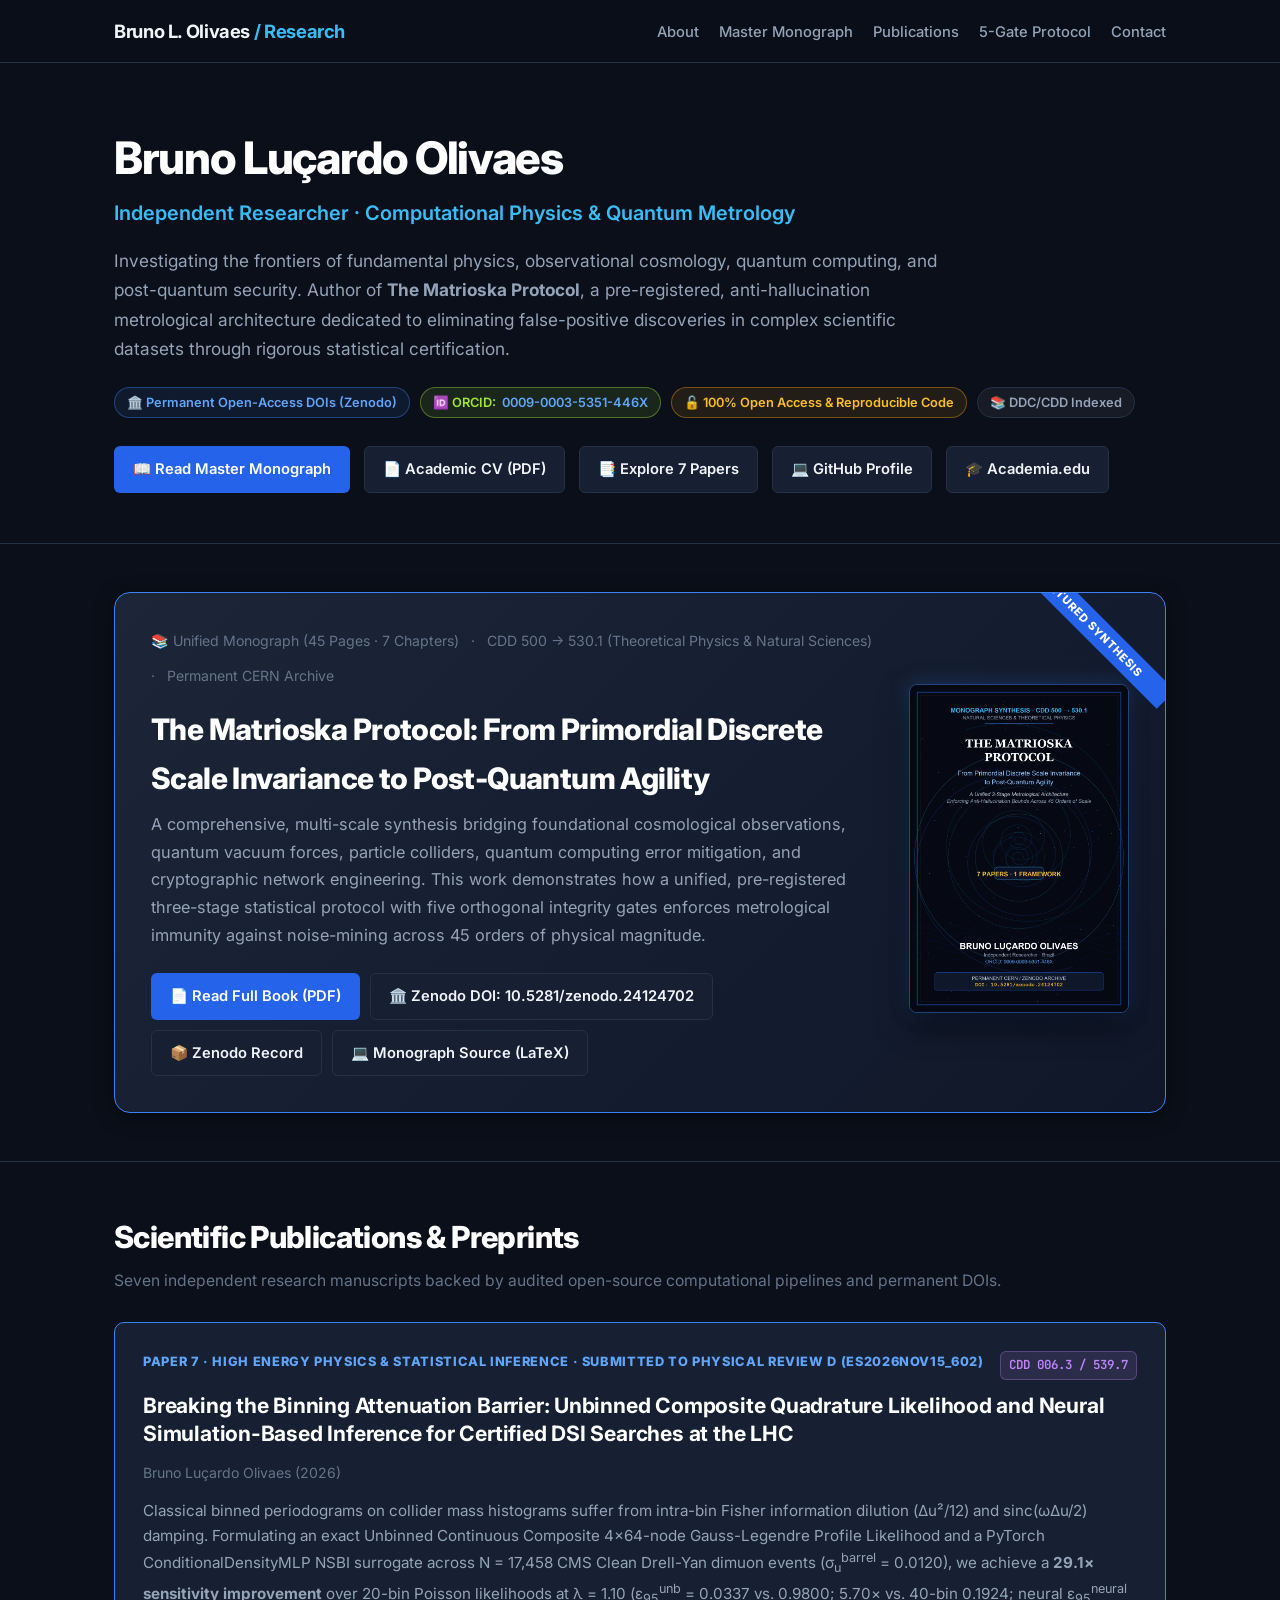
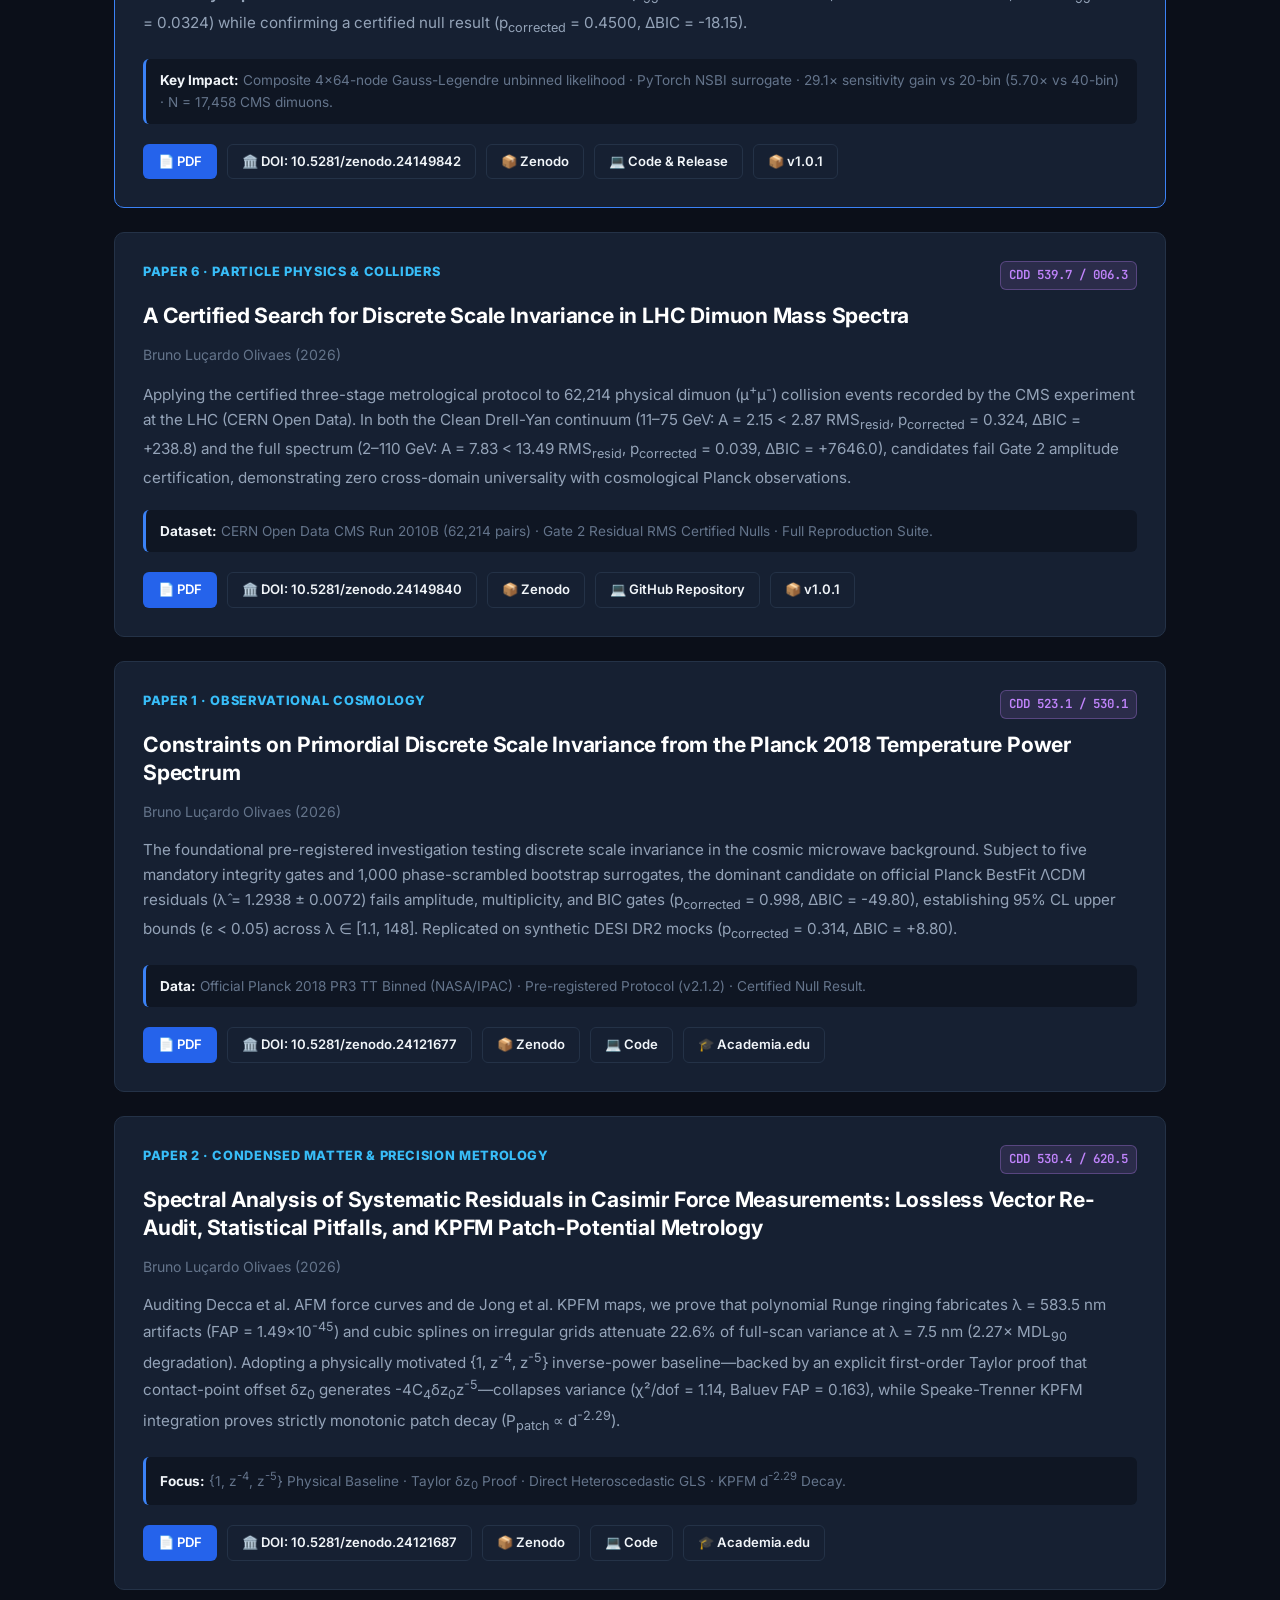
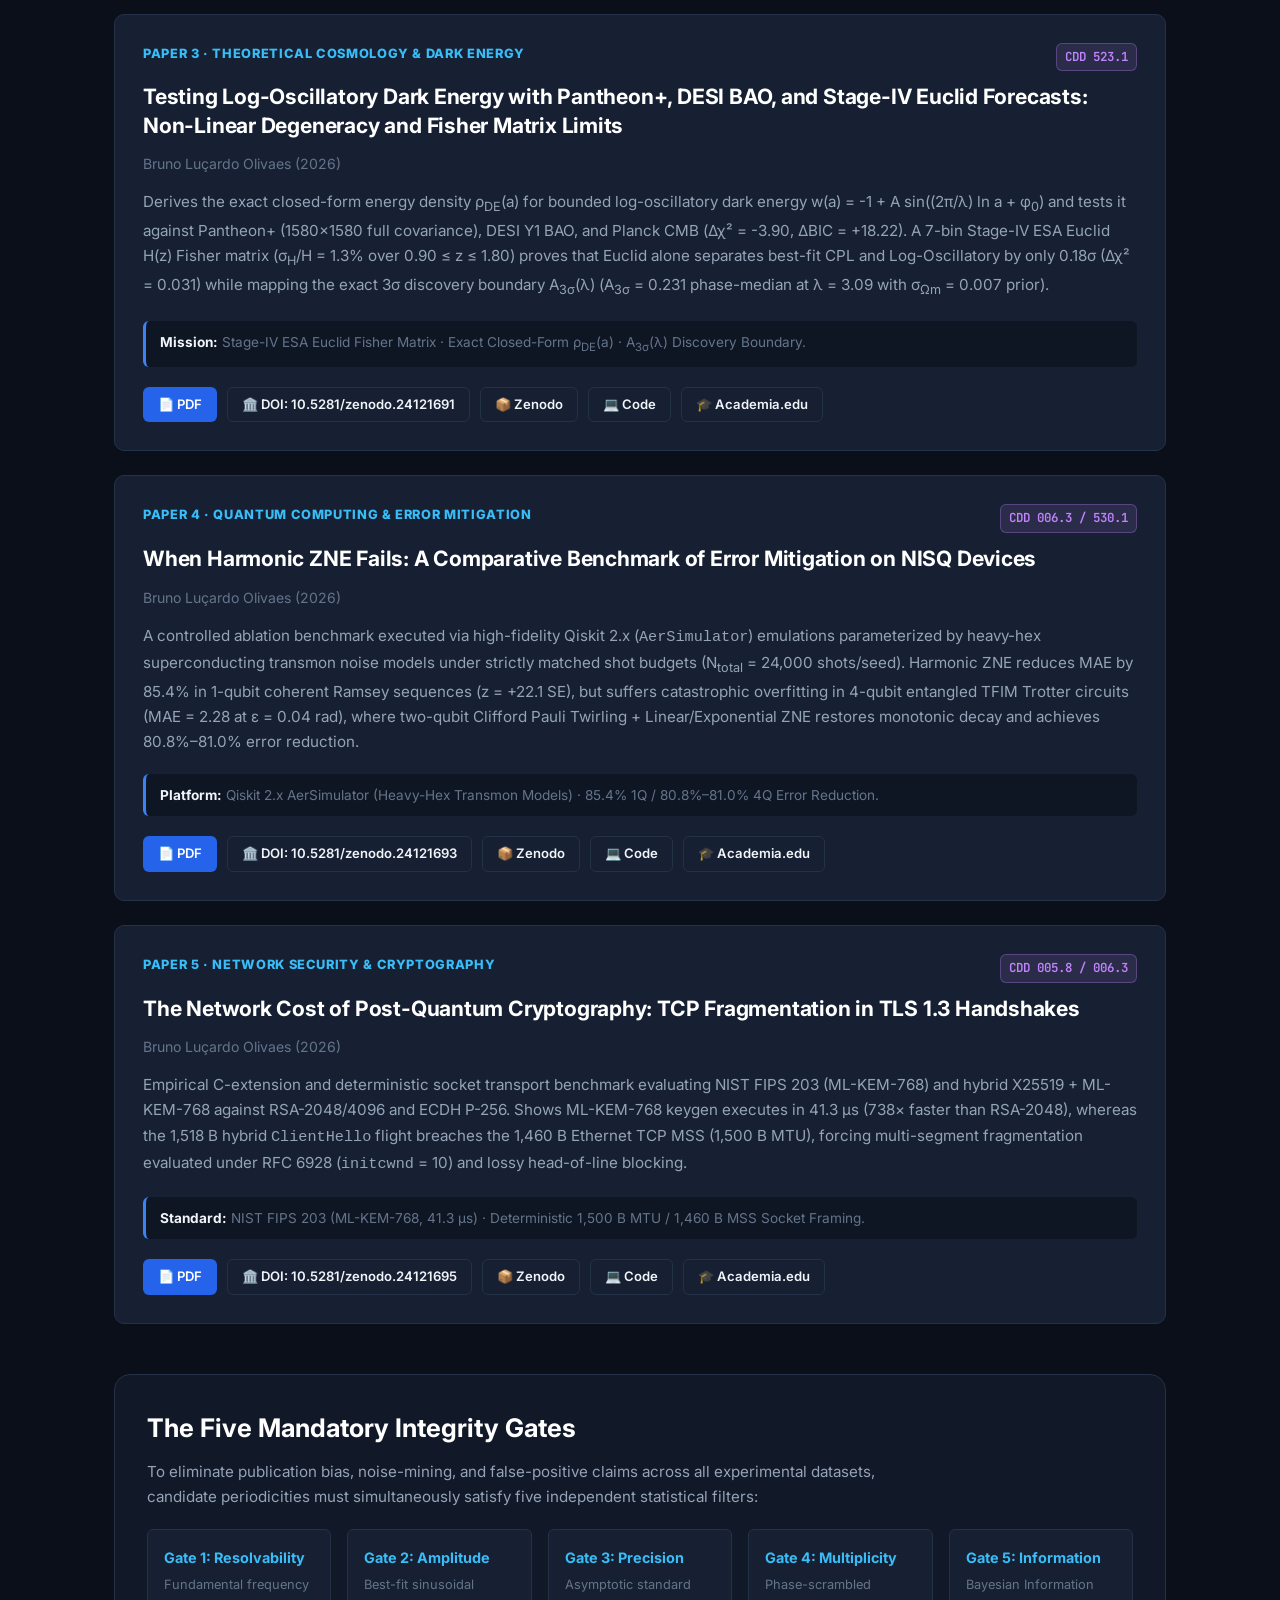
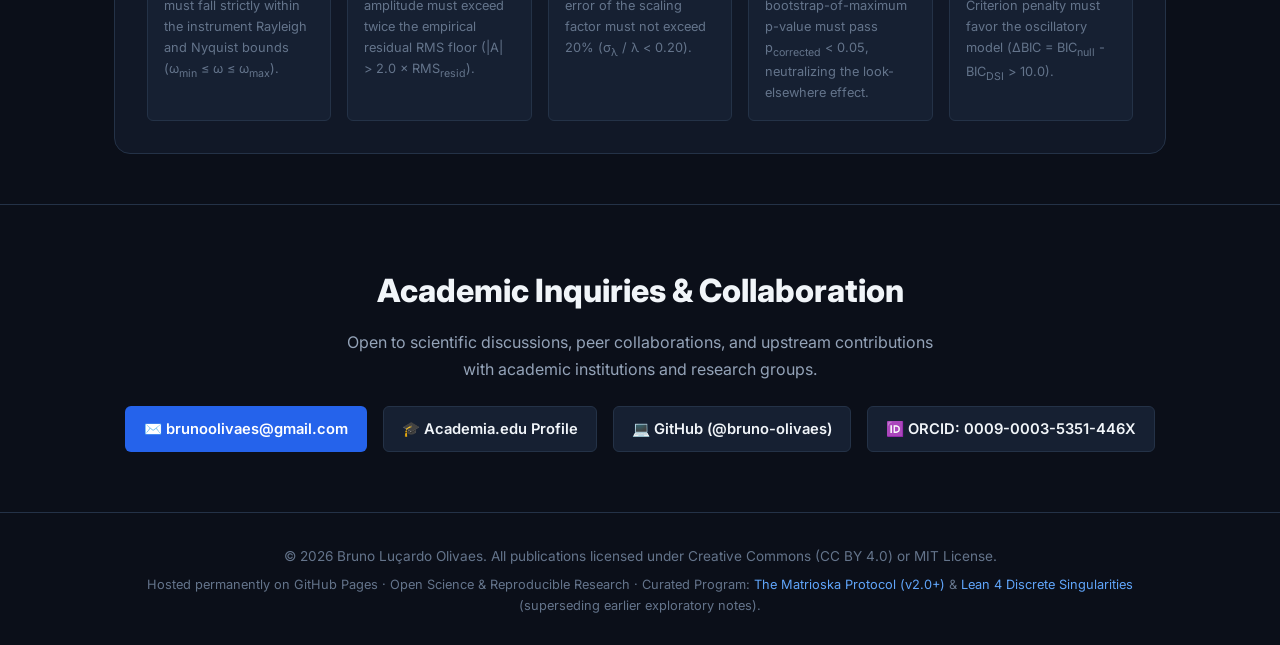
==== index.html @ 00bf32f3 "Add Zenodo record mirrors, PRD submission status, from-dsi-to-pqc link, and portfolio boundary" ====
<!DOCTYPE html>
<html lang="en">
<head>
  <meta charset="UTF-8">
  <meta name="viewport" content="width=device-width, initial-scale=1.0">
  <title>Bruno Luçardo Olivaes | Scientific Research Portfolio</title>
  <meta name="description" content="Academic portfolio of Bruno Luçardo Olivaes. Research in Discrete Scale Invariance, Cosmology, Quantum Error Mitigation, Neural Simulation-Based Inference, and Post-Quantum Cryptography.">
  <meta name="author" content="Bruno Luçardo Olivaes">
  
  <!-- Open Graph / Meta -->
  <meta property="og:type" content="website">
  <meta property="og:title" content="Bruno Luçardo Olivaes | Scientific Research Portfolio">
  <meta property="og:description" content="Certified metrology, observational cosmology, quantum error mitigation, and neural simulation-based inference at the LHC.">
  <meta property="og:url" content="https://bruno-olivaes.github.io/">

  <!-- Highwire Press / Google Scholar Metadata -->
  <meta name="citation_title" content="The Matrioska Protocol: From Primordial Discrete Scale Invariance to Post-Quantum Agility">
  <meta name="citation_author" content="Olivaes, Bruno Luçardo">
  <meta name="citation_author_orcid" content="0009-0003-5351-446X">
  <meta name="citation_publication_date" content="2026/11">
  <meta name="citation_doi" content="10.5281/zenodo.24124702">
  <meta name="citation_pdf_url" content="https://bruno-olivaes.github.io/assets/pdf/The_Matrioska_Protocol_Book.pdf">

  <!-- Schema.org Structured Graph -->
  <script type="application/ld+json">
  {
    "@context": "https://schema.org",
    "@graph": [
      {
        "@type": "Person",
        "@id": "https://bruno-olivaes.github.io/#author",
        "name": "Bruno Luçardo Olivaes",
        "url": "https://bruno-olivaes.github.io/",
        "email": "mailto:brunoolivaes@gmail.com",
        "sameAs": [
          "https://orcid.org/0009-0003-5351-446X",
          "https://github.com/bruno-olivaes",
          "https://independent.academia.edu/BrunoOlivaes"
        ]
      },
      {
        "@type": "Book",
        "@id": "https://doi.org/10.5281/zenodo.24124702",
        "name": "The Matrioska Protocol: From Primordial Discrete Scale Invariance to Post-Quantum Agility",
        "author": { "@id": "https://bruno-olivaes.github.io/#author" },
        "datePublished": "2026-11",
        "numberOfPages": 45,
        "identifier": "10.5281/zenodo.24124702",
        "sameAs": "https://doi.org/10.5281/zenodo.24124702",
        "url": "https://bruno-olivaes.github.io/assets/pdf/The_Matrioska_Protocol_Book.pdf"
      },
      {
        "@type": "ItemList",
        "name": "Research Preprints & Open-Source Studies",
        "itemListElement": [
          {
            "@type": "ScholarlyArticle",
            "position": 1,
            "name": "Breaking the Binning Attenuation Barrier: Unbinned Composite Quadrature Likelihood and Neural Simulation-Based Inference for Certified DSI Searches at the LHC",
            "author": { "@id": "https://bruno-olivaes.github.io/#author" },
            "identifier": "10.5281/zenodo.24149842",
            "sameAs": "https://doi.org/10.5281/zenodo.24149842",
            "url": "https://bruno-olivaes.github.io/assets/pdf/Paper7_NSBI_LHC_DSI.pdf"
          },
          {
            "@type": "ScholarlyArticle",
            "position": 2,
            "name": "A Certified Search for Discrete Scale Invariance in LHC Dimuon Mass Spectra",
            "author": { "@id": "https://bruno-olivaes.github.io/#author" },
            "identifier": "10.5281/zenodo.24149840",
            "sameAs": "https://doi.org/10.5281/zenodo.24149840",
            "url": "https://bruno-olivaes.github.io/assets/pdf/Paper6_LHC_DSI_Constraints.pdf"
          },
          {
            "@type": "ScholarlyArticle",
            "position": 3,
            "name": "Constraints on Primordial Discrete Scale Invariance from the Planck 2018 Temperature Power Spectrum",
            "author": { "@id": "https://bruno-olivaes.github.io/#author" },
            "identifier": "10.5281/zenodo.24121677",
            "sameAs": "https://doi.org/10.5281/zenodo.24121677",
            "url": "https://bruno-olivaes.github.io/assets/pdf/01_Cosmologia_Planck_DSI.pdf"
          },
          {
            "@type": "ScholarlyArticle",
            "position": 4,
            "name": "Spectral Analysis of Systematic Residuals in Casimir Force Measurements: Lossless Vector Re-Audit, Statistical Pitfalls, and KPFM Patch-Potential Metrology",
            "author": { "@id": "https://bruno-olivaes.github.io/#author" },
            "identifier": "10.5281/zenodo.24121687",
            "sameAs": "https://doi.org/10.5281/zenodo.24121687",
            "url": "https://bruno-olivaes.github.io/assets/pdf/02_Metrologia_Casimir_AFM.pdf"
          },
          {
            "@type": "ScholarlyArticle",
            "position": 5,
            "name": "Testing Log-Oscillatory Dark Energy with Pantheon+, DESI BAO, and Stage-IV Euclid Forecasts: Non-Linear Degeneracy and Fisher Matrix Limits",
            "author": { "@id": "https://bruno-olivaes.github.io/#author" },
            "identifier": "10.5281/zenodo.24121691",
            "sameAs": "https://doi.org/10.5281/zenodo.24121691",
            "url": "https://bruno-olivaes.github.io/assets/pdf/03_Energia_Escura_ESA_Euclid.pdf"
          },
          {
            "@type": "ScholarlyArticle",
            "position": 6,
            "name": "When Harmonic ZNE Fails: A Comparative Benchmark of Error Mitigation on NISQ Devices",
            "author": { "@id": "https://bruno-olivaes.github.io/#author" },
            "identifier": "10.5281/zenodo.24121693",
            "sameAs": "https://doi.org/10.5281/zenodo.24121693",
            "url": "https://bruno-olivaes.github.io/assets/pdf/04_Computacao_Quantica_NISQ_ZNE.pdf"
          },
          {
            "@type": "ScholarlyArticle",
            "position": 7,
            "name": "The Network Cost of Post-Quantum Cryptography: TCP Fragmentation in TLS 1.3 Handshakes",
            "author": { "@id": "https://bruno-olivaes.github.io/#author" },
            "identifier": "10.5281/zenodo.24121695",
            "sameAs": "https://doi.org/10.5281/zenodo.24121695",
            "url": "https://bruno-olivaes.github.io/assets/pdf/05_Criptografia_Pos_Quantica_TLS13.pdf"
          }
        ]
      }
    ]
  }
  </script>

  <link rel="stylesheet" href="style.css">
  <link rel="preconnect" href="https://fonts.googleapis.com">
  <link rel="preconnect" href="https://fonts.gstatic.com" crossorigin>
  <link href="https://fonts.googleapis.com/css2?family=Inter:wght@400;500;600;700;800&family=JetBrains+Mono:wght@400;600&display=swap" rel="stylesheet">
</head>
<body>

  <!-- ========================================================================
       Header & Navigation
       ======================================================================== -->
  <header>
    <div class="container nav-wrapper">
      <div class="nav-brand">
        Bruno L. Olivaes <span>/ Research</span>
      </div>
      <ul class="nav-links">
        <li><a href="#about">About</a></li>
        <li><a href="#monograph">Master Monograph</a></li>
        <li><a href="#publications">Publications</a></li>
        <li><a href="#methodology">5-Gate Protocol</a></li>
        <li><a href="#contact">Contact</a></li>
      </ul>
    </div>
  </header>

  <main>
    <!-- ========================================================================
         Hero Section
         ======================================================================== -->
    <section id="about" class="hero">
      <div class="container">
        <div class="hero-content">
          <h1>Bruno Luçardo Olivaes</h1>
          <div class="hero-subtitle">Independent Researcher · Computational Physics & Quantum Metrology</div>
          <p class="hero-bio">
            Investigating the frontiers of fundamental physics, observational cosmology, quantum computing, and post-quantum security. 
            Author of <strong>The Matrioska Protocol</strong>, a pre-registered, anti-hallucination metrological architecture dedicated to eliminating false-positive discoveries in complex scientific datasets through rigorous statistical certification.
          </p>

          <div class="hero-badges">
            <span class="badge badge-cern">🏛️ Permanent Open-Access DOIs (Zenodo)</span>
            <span class="badge badge-orcid">🆔 ORCID: <a href="https://orcid.org/0009-0003-5351-446X" target="_blank" rel="noopener">0009-0003-5351-446X</a></span>
            <span class="badge badge-open">🔓 100% Open Access & Reproducible Code</span>
            <span class="badge">📚 DDC/CDD Indexed</span>
          </div>

          <div class="hero-actions">
            <a href="#monograph" class="btn btn-primary">📖 Read Master Monograph</a>
            <a href="assets/cv_bruno_olivaes.pdf" class="btn btn-outline" target="_blank">📄 Academic CV (PDF)</a>
            <a href="#publications" class="btn btn-outline">📑 Explore 7 Papers</a>
            <a href="https://github.com/bruno-olivaes" target="_blank" rel="noopener" class="btn btn-outline">💻 GitHub Profile</a>
            <a href="https://independent.academia.edu/BrunoOlivaes" target="_blank" rel="noopener" class="btn btn-outline">🎓 Academia.edu</a>
          </div>
        </div>
      </div>
    </section>

    <!-- ========================================================================
         Featured Master Monograph
         ======================================================================== -->
    <section id="monograph" class="featured-section">
      <div class="container">
        <div class="master-card">
          <div class="master-card-grid">
            <div class="master-card-text">
              <div class="master-meta">
                <span>📚 Unified Monograph (45 Pages · 7 Chapters)</span>
                <span>·</span>
                <span>CDD 500 &rarr; 530.1 (Theoretical Physics & Natural Sciences)</span>
                <span>·</span>
                <span>Permanent CERN Archive</span>
              </div>
              <h2 class="master-title">The Matrioska Protocol: From Primordial Discrete Scale Invariance to Post-Quantum Agility</h2>
              <p class="master-desc">
                A comprehensive, multi-scale synthesis bridging foundational cosmological observations, quantum vacuum forces, particle colliders, quantum computing error mitigation, and cryptographic network engineering. This work demonstrates how a unified, pre-registered three-stage statistical protocol with five orthogonal integrity gates enforces metrological immunity against noise-mining across 45 orders of physical magnitude.
              </p>
              <div class="paper-actions">
                <a href="assets/pdf/The_Matrioska_Protocol_Book.pdf" class="btn btn-primary" target="_blank">📄 Read Full Book (PDF)</a>
                <a href="https://doi.org/10.5281/zenodo.24124702" class="btn btn-outline" target="_blank" rel="noopener">🏛️ Zenodo DOI: 10.5281/zenodo.24124702</a>
                <a href="https://zenodo.org/records/24124702" class="btn btn-outline" target="_blank" rel="noopener">📦 Zenodo Record</a>
                <a href="https://github.com/bruno-olivaes/from-dsi-to-pqc" class="btn btn-outline" target="_blank" rel="noopener">💻 Monograph Source (LaTeX)</a>
              </div>
            </div>
            <div class="master-card-cover-wrap">
              <a href="assets/pdf/The_Matrioska_Protocol_Book.pdf" target="_blank">
                <img src="assets/book_cover.png" alt="The Matrioska Protocol Book Cover" class="master-cover-img">
              </a>
            </div>
          </div>
        </div>
      </div>
    </section>

    <!-- ========================================================================
         Publications List (The 7 Research Papers)
         ======================================================================== -->
    <section id="publications" class="container">
      <div class="section-title-wrap">
        <h2 class="section-title">Scientific Publications & Preprints</h2>
        <p class="section-subtitle">Seven independent research manuscripts backed by audited open-source computational pipelines and permanent DOIs.</p>
      </div>

      <div class="papers-grid">

        <!-- Paper 7 (Featured AI/LHC) -->
        <article class="paper-card" style="border-color: #3b82f6;">
          <div>
            <div class="paper-top">
              <span class="paper-num" style="color: #60a5fa;">PAPER 7 · HIGH ENERGY PHYSICS & STATISTICAL INFERENCE · SUBMITTED TO PHYSICAL REVIEW D (es2026nov15_602)</span>
              <span class="paper-cdd">CDD 006.3 / 539.7</span>
            </div>
            <h3 class="paper-title">Breaking the Binning Attenuation Barrier: Unbinned Composite Quadrature Likelihood and Neural Simulation-Based Inference for Certified DSI Searches at the LHC</h3>
            <div class="paper-authors">Bruno Luçardo Olivaes (2026)</div>
            <p class="paper-summary">
              Classical binned periodograms on collider mass histograms suffer from intra-bin Fisher information dilution (&Delta;u&sup2;/12) and sinc(&omega;&Delta;u/2) damping. Formulating an exact Unbinned Continuous Composite 4&times;64-node Gauss-Legendre Profile Likelihood and a PyTorch ConditionalDensityMLP NSBI surrogate across N = 17,458 CMS Clean Drell-Yan dimuon events (&sigma;<sub>u</sub><sup>barrel</sup> = 0.0120), we achieve a <strong>29.1&times; sensitivity improvement</strong> over 20-bin Poisson likelihoods at &lambda; = 1.10 (&epsilon;<sub>95</sub><sup>unb</sup> = 0.0337 vs. 0.9800; 5.70&times; vs. 40-bin 0.1924; neural &epsilon;<sub>95</sub><sup>neural</sup> = 0.0324) while confirming a certified null result (p<sub>corrected</sub> = 0.4500, &Delta;BIC = -18.15).
            </p>
            <div class="paper-metrics">
              <strong>Key Impact:</strong> Composite 4&times;64-node Gauss-Legendre unbinned likelihood &middot; PyTorch NSBI surrogate &middot; 29.1&times; sensitivity gain vs 20-bin (5.70&times; vs 40-bin) &middot; N = 17,458 CMS dimuons.
            </div>
          </div>
          <div class="paper-actions">
            <a href="assets/pdf/Paper7_NSBI_LHC_DSI.pdf" class="btn btn-primary btn-sm" target="_blank">📄 PDF</a>
            <a href="https://doi.org/10.5281/zenodo.24149842" class="btn btn-outline btn-sm" target="_blank" rel="noopener">🏛️ DOI: 10.5281/zenodo.24149842</a>
            <a href="https://zenodo.org/records/24149842" class="btn btn-outline btn-sm" target="_blank" rel="noopener">📦 Zenodo</a>
            <a href="https://github.com/bruno-olivaes/lhc-nsbi-dsi" class="btn btn-outline btn-sm" target="_blank" rel="noopener">💻 Code & Release</a>
            <a href="https://github.com/bruno-olivaes/lhc-nsbi-dsi/releases/tag/v1.0.1" class="btn btn-outline btn-sm" target="_blank" rel="noopener">📦 v1.0.1</a>
          </div>
        </article>

        <!-- Paper 6 (LHC DSI) -->
        <article class="paper-card">
          <div>
            <div class="paper-top">
              <span class="paper-num">PAPER 6 · PARTICLE PHYSICS & COLLIDERS</span>
              <span class="paper-cdd">CDD 539.7 / 006.3</span>
            </div>
            <h3 class="paper-title">A Certified Search for Discrete Scale Invariance in LHC Dimuon Mass Spectra</h3>
            <div class="paper-authors">Bruno Luçardo Olivaes (2026)</div>
            <p class="paper-summary">
              Applying the certified three-stage metrological protocol to 62,214 physical dimuon (&mu;<sup>+</sup>&mu;<sup>-</sup>) collision events recorded by the CMS experiment at the LHC (CERN Open Data). In both the Clean Drell-Yan continuum (11&ndash;75 GeV: A = 2.15 &lt; 2.87 RMS<sub>resid</sub>, p<sub>corrected</sub> = 0.324, &Delta;BIC = +238.8) and the full spectrum (2&ndash;110 GeV: A = 7.83 &lt; 13.49 RMS<sub>resid</sub>, p<sub>corrected</sub> = 0.039, &Delta;BIC = +7646.0), candidates fail Gate 2 amplitude certification, demonstrating zero cross-domain universality with cosmological Planck observations.
            </p>
            <div class="paper-metrics">
              <strong>Dataset:</strong> CERN Open Data CMS Run 2010B (62,214 pairs) &middot; Gate 2 Residual RMS Certified Nulls &middot; Full Reproduction Suite.
            </div>
          </div>
          <div class="paper-actions">
            <a href="assets/pdf/Paper6_LHC_DSI_Constraints.pdf" class="btn btn-primary btn-sm" target="_blank">📄 PDF</a>
            <a href="https://doi.org/10.5281/zenodo.24149840" class="btn btn-outline btn-sm" target="_blank" rel="noopener">🏛️ DOI: 10.5281/zenodo.24149840</a>
            <a href="https://zenodo.org/records/24149840" class="btn btn-outline btn-sm" target="_blank" rel="noopener">📦 Zenodo</a>
            <a href="https://github.com/bruno-olivaes/lhc-dsi-search" class="btn btn-outline btn-sm" target="_blank" rel="noopener">💻 GitHub Repository</a>
            <a href="https://github.com/bruno-olivaes/lhc-dsi-search/releases/tag/v1.0.1" class="btn btn-outline btn-sm" target="_blank" rel="noopener">📦 v1.0.1</a>
          </div>
        </article>

        <!-- Paper 1 (Planck DSI) -->
        <article class="paper-card">
          <div>
            <div class="paper-top">
              <span class="paper-num">PAPER 1 · OBSERVATIONAL COSMOLOGY</span>
              <span class="paper-cdd">CDD 523.1 / 530.1</span>
            </div>
            <h3 class="paper-title">Constraints on Primordial Discrete Scale Invariance from the Planck 2018 Temperature Power Spectrum</h3>
            <div class="paper-authors">Bruno Luçardo Olivaes (2026)</div>
            <p class="paper-summary">
              The foundational pre-registered investigation testing discrete scale invariance in the cosmic microwave background. Subject to five mandatory integrity gates and 1,000 phase-scrambled bootstrap surrogates, the dominant candidate on official Planck BestFit &Lambda;CDM residuals (&lambda;&#770; = 1.2938 &plusmn; 0.0072) fails amplitude, multiplicity, and BIC gates (p<sub>corrected</sub> = 0.998, &Delta;BIC = -49.80), establishing 95% CL upper bounds (&epsilon; &lt; 0.05) across &lambda; &in; [1.1, 148]. Replicated on synthetic DESI DR2 mocks (p<sub>corrected</sub> = 0.314, &Delta;BIC = +8.80).
            </p>
            <div class="paper-metrics">
              <strong>Data:</strong> Official Planck 2018 PR3 TT Binned (NASA/IPAC) &middot; Pre-registered Protocol (v2.1.2) &middot; Certified Null Result.
            </div>
          </div>
          <div class="paper-actions">
            <a href="assets/pdf/01_Cosmologia_Planck_DSI.pdf" class="btn btn-primary btn-sm" target="_blank">📄 PDF</a>
            <a href="https://doi.org/10.5281/zenodo.24121677" class="btn btn-outline btn-sm" target="_blank" rel="noopener">🏛️ DOI: 10.5281/zenodo.24121677</a>
            <a href="https://zenodo.org/records/24121677" class="btn btn-outline btn-sm" target="_blank" rel="noopener">📦 Zenodo</a>
            <a href="https://github.com/bruno-olivaes/dsi-cosmo-search" class="btn btn-outline btn-sm" target="_blank" rel="noopener">💻 Code</a>
            <a href="https://www.academia.edu/180665558" class="btn btn-outline btn-sm" target="_blank" rel="noopener">🎓 Academia.edu</a>
          </div>
        </article>

        <!-- Paper 2 (Casimir AFM) -->
        <article class="paper-card">
          <div>
            <div class="paper-top">
              <span class="paper-num">PAPER 2 · CONDENSED MATTER & PRECISION METROLOGY</span>
              <span class="paper-cdd">CDD 530.4 / 620.5</span>
            </div>
            <h3 class="paper-title">Spectral Analysis of Systematic Residuals in Casimir Force Measurements: Lossless Vector Re-Audit, Statistical Pitfalls, and KPFM Patch-Potential Metrology</h3>
            <div class="paper-authors">Bruno Luçardo Olivaes (2026)</div>
            <p class="paper-summary">
              Auditing Decca et al. AFM force curves and de Jong et al. KPFM maps, we prove that polynomial Runge ringing fabricates &lambda; = 583.5 nm artifacts (FAP = 1.49&times;10<sup>-45</sup>) and cubic splines on irregular grids attenuate 22.6% of full-scan variance at &lambda; = 7.5 nm (2.27&times; MDL<sub>90</sub> degradation). Adopting a physically motivated {1, z<sup>-4</sup>, z<sup>-5</sup>} inverse-power baseline&mdash;backed by an explicit first-order Taylor proof that contact-point offset &delta;z<sub>0</sub> generates -4C<sub>4</sub>&delta;z<sub>0</sub>z<sup>-5</sup>&mdash;collapses variance (&chi;&sup2;/dof = 1.14, Baluev FAP = 0.163), while Speake-Trenner KPFM integration proves strictly monotonic patch decay (P<sub>patch</sub> &propto; d<sup>-2.29</sup>).
            </p>
            <div class="paper-metrics">
              <strong>Focus:</strong> {1, z<sup>-4</sup>, z<sup>-5</sup>} Physical Baseline &middot; Taylor &delta;z<sub>0</sub> Proof &middot; Direct Heteroscedastic GLS &middot; KPFM d<sup>-2.29</sup> Decay.
            </div>
          </div>
          <div class="paper-actions">
            <a href="assets/pdf/02_Metrologia_Casimir_AFM.pdf" class="btn btn-primary btn-sm" target="_blank">📄 PDF</a>
            <a href="https://doi.org/10.5281/zenodo.24121687" class="btn btn-outline btn-sm" target="_blank" rel="noopener">🏛️ DOI: 10.5281/zenodo.24121687</a>
            <a href="https://zenodo.org/records/24121687" class="btn btn-outline btn-sm" target="_blank" rel="noopener">📦 Zenodo</a>
            <a href="https://github.com/bruno-olivaes/casimir-afm-spectroscopy" class="btn btn-outline btn-sm" target="_blank" rel="noopener">💻 Code</a>
            <a href="https://www.academia.edu/180668897" class="btn btn-outline btn-sm" target="_blank" rel="noopener">🎓 Academia.edu</a>
          </div>
        </article>

        <!-- Paper 3 (Euclid DE) -->
        <article class="paper-card">
          <div>
            <div class="paper-top">
              <span class="paper-num">PAPER 3 · THEORETICAL COSMOLOGY & DARK ENERGY</span>
              <span class="paper-cdd">CDD 523.1</span>
            </div>
            <h3 class="paper-title">Testing Log-Oscillatory Dark Energy with Pantheon+, DESI BAO, and Stage-IV Euclid Forecasts: Non-Linear Degeneracy and Fisher Matrix Limits</h3>
            <div class="paper-authors">Bruno Luçardo Olivaes (2026)</div>
            <p class="paper-summary">
              Derives the exact closed-form energy density &rho;<sub>DE</sub>(a) for bounded log-oscillatory dark energy w(a) = -1 + A sin((2&pi;/&lambda;) ln a + &phi;<sub>0</sub>) and tests it against Pantheon+ (1580&times;1580 full covariance), DESI Y1 BAO, and Planck CMB (&Delta;&chi;&sup2; = -3.90, &Delta;BIC = +18.22). A 7-bin Stage-IV ESA Euclid H(z) Fisher matrix (&sigma;<sub>H</sub>/H = 1.3% over 0.90 &le; z &le; 1.80) proves that Euclid alone separates best-fit CPL and Log-Oscillatory by only 0.18&sigma; (&Delta;&chi;&sup2; = 0.031) while mapping the exact 3&sigma; discovery boundary A<sub>3&sigma;</sub>(&lambda;) (A<sub>3&sigma;</sub> = 0.231 phase-median at &lambda; = 3.09 with &sigma;<sub>&Omega;m</sub> = 0.007 prior).
            </p>
            <div class="paper-metrics">
              <strong>Mission:</strong> Stage-IV ESA Euclid Fisher Matrix &middot; Exact Closed-Form &rho;<sub>DE</sub>(a) &middot; A<sub>3&sigma;</sub>(&lambda;) Discovery Boundary.
            </div>
          </div>
          <div class="paper-actions">
            <a href="assets/pdf/03_Energia_Escura_ESA_Euclid.pdf" class="btn btn-primary btn-sm" target="_blank">📄 PDF</a>
            <a href="https://doi.org/10.5281/zenodo.24121691" class="btn btn-outline btn-sm" target="_blank" rel="noopener">🏛️ DOI: 10.5281/zenodo.24121691</a>
            <a href="https://zenodo.org/records/24121691" class="btn btn-outline btn-sm" target="_blank" rel="noopener">📦 Zenodo</a>
            <a href="https://github.com/bruno-olivaes/oscillatory-dark-energy-euclid" class="btn btn-outline btn-sm" target="_blank" rel="noopener">💻 Code</a>
            <a href="https://www.academia.edu/180670266" class="btn btn-outline btn-sm" target="_blank" rel="noopener">🎓 Academia.edu</a>
          </div>
        </article>

        <!-- Paper 4 (Qiskit ZNE) -->
        <article class="paper-card">
          <div>
            <div class="paper-top">
              <span class="paper-num">PAPER 4 · QUANTUM COMPUTING & ERROR MITIGATION</span>
              <span class="paper-cdd">CDD 006.3 / 530.1</span>
            </div>
            <h3 class="paper-title">When Harmonic ZNE Fails: A Comparative Benchmark of Error Mitigation on NISQ Devices</h3>
            <div class="paper-authors">Bruno Luçardo Olivaes (2026)</div>
            <p class="paper-summary">
              A controlled ablation benchmark executed via high-fidelity Qiskit 2.x (<code>AerSimulator</code>) emulations parameterized by heavy-hex superconducting transmon noise models under strictly matched shot budgets (N<sub>total</sub> = 24,000 shots/seed). Harmonic ZNE reduces MAE by 85.4% in 1-qubit coherent Ramsey sequences (z = +22.1 SE), but suffers catastrophic overfitting in 4-qubit entangled TFIM Trotter circuits (MAE = 2.28 at &epsilon; = 0.04 rad), where two-qubit Clifford Pauli Twirling + Linear/Exponential ZNE restores monotonic decay and achieves 80.8%&ndash;81.0% error reduction.
            </p>
            <div class="paper-metrics">
              <strong>Platform:</strong> Qiskit 2.x AerSimulator (Heavy-Hex Transmon Models) &middot; 85.4% 1Q / 80.8%&ndash;81.0% 4Q Error Reduction.
            </div>
          </div>
          <div class="paper-actions">
            <a href="assets/pdf/04_Computacao_Quantica_NISQ_ZNE.pdf" class="btn btn-primary btn-sm" target="_blank">📄 PDF</a>
            <a href="https://doi.org/10.5281/zenodo.24121693" class="btn btn-outline btn-sm" target="_blank" rel="noopener">🏛️ DOI: 10.5281/zenodo.24121693</a>
            <a href="https://zenodo.org/records/24121693" class="btn btn-outline btn-sm" target="_blank" rel="noopener">📦 Zenodo</a>
            <a href="https://github.com/bruno-olivaes/qiskit-lombscargle-zne" class="btn btn-outline btn-sm" target="_blank" rel="noopener">💻 Code</a>
            <a href="https://www.academia.edu/180671536" class="btn btn-outline btn-sm" target="_blank" rel="noopener">🎓 Academia.edu</a>
          </div>
        </article>

        <!-- Paper 5 (PQC Wire) -->
        <article class="paper-card">
          <div>
            <div class="paper-top">
              <span class="paper-num">PAPER 5 · NETWORK SECURITY & CRYPTOGRAPHY</span>
              <span class="paper-cdd">CDD 005.8 / 006.3</span>
            </div>
            <h3 class="paper-title">The Network Cost of Post-Quantum Cryptography: TCP Fragmentation in TLS 1.3 Handshakes</h3>
            <div class="paper-authors">Bruno Luçardo Olivaes (2026)</div>
            <p class="paper-summary">
              Empirical C-extension and deterministic socket transport benchmark evaluating NIST FIPS 203 (ML-KEM-768) and hybrid X25519 + ML-KEM-768 against RSA-2048/4096 and ECDH P-256. Shows ML-KEM-768 keygen executes in 41.3 &mu;s (738&times; faster than RSA-2048), whereas the 1,518 B hybrid <code>ClientHello</code> flight breaches the 1,460 B Ethernet TCP MSS (1,500 B MTU), forcing multi-segment fragmentation evaluated under RFC 6928 (<code>initcwnd</code> = 10) and lossy head-of-line blocking.
            </p>
            <div class="paper-metrics">
              <strong>Standard:</strong> NIST FIPS 203 (ML-KEM-768, 41.3 &mu;s) &middot; Deterministic 1,500 B MTU / 1,460 B MSS Socket Framing.
            </div>
          </div>
          <div class="paper-actions">
            <a href="assets/pdf/05_Criptografia_Pos_Quantica_TLS13.pdf" class="btn btn-primary btn-sm" target="_blank">📄 PDF</a>
            <a href="https://doi.org/10.5281/zenodo.24121695" class="btn btn-outline btn-sm" target="_blank" rel="noopener">🏛️ DOI: 10.5281/zenodo.24121695</a>
            <a href="https://zenodo.org/records/24121695" class="btn btn-outline btn-sm" target="_blank" rel="noopener">📦 Zenodo</a>
            <a href="https://github.com/bruno-olivaes/pqc-crypto-agility-benchmark" class="btn btn-outline btn-sm" target="_blank" rel="noopener">💻 Code</a>
            <a href="https://www.academia.edu/180672168" class="btn btn-outline btn-sm" target="_blank" rel="noopener">🎓 Academia.edu</a>
          </div>
        </article>

      </div>
    </section>

    <!-- ========================================================================
         The 5-Gate Anti-Hallucination Protocol & Dewey Classification
         ======================================================================== -->
    <section id="methodology" class="container">
      <div class="methodology-box">
        <h2 style="font-size: 1.6rem; color: #ffffff; margin-bottom: 10px;">The Five Mandatory Integrity Gates</h2>
        <p style="color: var(--text-secondary); font-size: 0.95rem; max-width: 800px;">
          To eliminate publication bias, noise-mining, and false-positive claims across all experimental datasets, candidate periodicities must simultaneously satisfy five independent statistical filters:
        </p>

        <div class="gates-grid">
          <div class="gate-item">
            <h4>Gate 1: Resolvability</h4>
            <p>Fundamental frequency must fall strictly within the instrument Rayleigh and Nyquist bounds (&omega;<sub>min</sub> &le; &omega; &le; &omega;<sub>max</sub>).</p>
          </div>
          <div class="gate-item">
            <h4>Gate 2: Amplitude</h4>
            <p>Best-fit sinusoidal amplitude must exceed twice the empirical residual RMS floor (|A| &gt; 2.0 &times; RMS<sub>resid</sub>).</p>
          </div>
          <div class="gate-item">
            <h4>Gate 3: Precision</h4>
            <p>Asymptotic standard error of the scaling factor must not exceed 20% (&sigma;<sub>&lambda;</sub> / &lambda; &lt; 0.20).</p>
          </div>
          <div class="gate-item">
            <h4>Gate 4: Multiplicity</h4>
            <p>Phase-scrambled bootstrap-of-maximum p-value must pass p<sub>corrected</sub> &lt; 0.05, neutralizing the look-elsewhere effect.</p>
          </div>
          <div class="gate-item">
            <h4>Gate 5: Information</h4>
            <p>Bayesian Information Criterion penalty must favor the oscillatory model (&Delta;BIC = BIC<sub>null</sub> - BIC<sub>DSI</sub> &gt; 10.0).</p>
          </div>
        </div>
      </div>
    </section>

    <!-- ========================================================================
         Contact Section
         ======================================================================== -->
    <section id="contact" class="contact-section">
      <div class="container">
        <h2>Academic Inquiries & Collaboration</h2>
        <p style="color: var(--text-secondary); max-width: 600px; margin: 0 auto;">
          Open to scientific discussions, peer collaborations, and upstream contributions with academic institutions and research groups.
        </p>

        <div class="contact-links">
          <a href="mailto:brunoolivaes@gmail.com" class="btn btn-primary">✉️ brunoolivaes@gmail.com</a>
          <a href="https://independent.academia.edu/BrunoOlivaes" target="_blank" rel="noopener" class="btn btn-outline">🎓 Academia.edu Profile</a>
          <a href="https://github.com/bruno-olivaes" target="_blank" rel="noopener" class="btn btn-outline">💻 GitHub (@bruno-olivaes)</a>
          <a href="https://orcid.org/0009-0003-5351-446X" target="_blank" rel="noopener" class="btn btn-outline">🆔 ORCID: 0009-0003-5351-446X</a>
        </div>
      </div>
    </section>
  </main>

  <!-- ========================================================================
       Footer
       ======================================================================== -->
  <footer>
    <div class="container">
      <p>&copy; 2026 Bruno Luçardo Olivaes. All publications licensed under Creative Commons (CC BY 4.0) or MIT License.</p>
      <p style="margin-top: 6px; font-size: 0.8rem; color: var(--text-muted);">
        Hosted permanently on GitHub Pages · Open Science &amp; Reproducible Research · Curated Program: <a href="https://github.com/bruno-olivaes/from-dsi-to-pqc" target="_blank" rel="noopener">The Matrioska Protocol (v2.0+)</a> &amp; <a href="https://github.com/bruno-olivaes/lean4-discrete-singularities" target="_blank" rel="noopener">Lean 4 Discrete Singularities</a> (superseding earlier exploratory notes).
      </p>
    </div>
  </footer>

</body>
</html>
---- style.css ----
/* ==========================================================================
   Academic Portfolio Stylesheet - Bruno Luçardo Olivaes
   ========================================================================== */

:root {
  --font-sans: 'Inter', -apple-system, BlinkMacSystemFont, 'Segoe UI', Roboto, Helvetica, Arial, sans-serif;
  --font-serif: 'Charter', 'Bitstream Charter', 'Sitka Text', 'Cambria', Georgia, serif;
  --font-mono: 'JetBrains Mono', 'Fira Code', 'Consolas', monospace;

  --bg-primary: #0b0f19;
  --bg-secondary: #111827;
  --bg-card: #162032;
  --bg-card-hover: #1e293b;
  --border-color: #243247;
  --border-accent: #3b82f6;

  --text-primary: #f1f5f9;
  --text-secondary: #94a3b8;
  --text-muted: #64748b;
  --text-accent: #60a5fa;

  --accent-gold: #fbbf24;
  --accent-green: #34d399;
  --accent-purple: #c084fc;
  --accent-cyan: #38bdf8;

  --radius-sm: 6px;
  --radius-md: 10px;
  --radius-lg: 16px;
  --transition: all 0.2s cubic-bezier(0.4, 0, 0.2, 1);
  --shadow: 0 4px 20px -2px rgba(0, 0, 0, 0.5);
  --shadow-hover: 0 10px 30px -5px rgba(59, 130, 246, 0.2);
}

*, *::before, *::after {
  box-sizing: border-box;
  margin: 0;
  padding: 0;
}

body {
  font-family: var(--font-sans);
  background-color: var(--bg-primary);
  color: var(--text-primary);
  line-height: 1.65;
  -webkit-font-smoothing: antialiased;
}

a {
  color: var(--text-accent);
  text-decoration: none;
  transition: var(--transition);
}

a:hover {
  color: #93c5fd;
  text-decoration: underline;
}

.container {
  max-width: 1100px;
  margin: 0 auto;
  padding: 0 24px;
}

/* ==========================================================================
   Header & Navigation
   ========================================================================== */
header {
  position: sticky;
  top: 0;
  z-index: 100;
  background-color: rgba(11, 15, 25, 0.85);
  backdrop-filter: blur(12px);
  border-bottom: 1px solid var(--border-color);
  padding: 16px 0;
}

.nav-wrapper {
  display: flex;
  justify-content: space-between;
  align-items: center;
}

.nav-brand {
  font-size: 1.15rem;
  font-weight: 700;
  letter-spacing: -0.02em;
  color: var(--text-primary);
}

.nav-brand span {
  color: var(--accent-cyan);
}

.nav-links {
  display: flex;
  gap: 20px;
  list-style: none;
}

.nav-links a {
  color: var(--text-secondary);
  font-size: 0.92rem;
  font-weight: 500;
}

.nav-links a:hover {
  color: var(--text-primary);
  text-decoration: none;
}

/* ==========================================================================
   Hero Section
   ========================================================================== */
.hero {
  padding: 70px 0 50px;
  border-bottom: 1px solid var(--border-color);
}

.hero-grid {
  display: grid;
  grid-template-columns: 1fr;
  gap: 32px;
}

.hero-content h1 {
  font-size: 2.8rem;
  font-weight: 800;
  letter-spacing: -0.03em;
  line-height: 1.15;
  margin-bottom: 12px;
  background: linear-gradient(135deg, #ffffff 40%, #93c5fd 100%);
  -webkit-background-clip: text;
  -webkit-text-fill-color: transparent;
}

.hero-subtitle {
  font-size: 1.25rem;
  color: var(--accent-cyan);
  font-weight: 600;
  margin-bottom: 16px;
}

.hero-bio {
  font-size: 1.08rem;
  color: var(--text-secondary);
  max-width: 850px;
  line-height: 1.7;
  margin-bottom: 24px;
}

.hero-badges {
  display: flex;
  flex-wrap: wrap;
  gap: 10px;
  margin-bottom: 28px;
}

.badge {
  display: inline-flex;
  align-items: center;
  gap: 6px;
  font-size: 0.8rem;
  font-weight: 600;
  padding: 4px 12px;
  border-radius: 9999px;
  background: rgba(255, 255, 255, 0.05);
  border: 1px solid var(--border-color);
  color: var(--text-secondary);
}

.badge-cern {
  border-color: rgba(59, 130, 246, 0.4);
  color: #60a5fa;
  background: rgba(59, 130, 246, 0.1);
}

.badge-orcid {
  border-color: rgba(163, 230, 53, 0.4);
  color: #a3e635;
  background: rgba(163, 230, 53, 0.1);
}

.badge-open {
  border-color: rgba(245, 158, 11, 0.4);
  color: #fbbf24;
  background: rgba(245, 158, 11, 0.1);
}

.hero-actions {
  display: flex;
  flex-wrap: wrap;
  gap: 14px;
}

.btn {
  display: inline-flex;
  align-items: center;
  gap: 8px;
  padding: 10px 18px;
  border-radius: var(--radius-sm);
  font-size: 0.92rem;
  font-weight: 600;
  cursor: pointer;
  transition: var(--transition);
  border: 1px solid transparent;
  text-decoration: none !important;
}

.btn-primary {
  background: #2563eb;
  color: #ffffff;
}

.btn-primary:hover {
  background: #1d4ed8;
  transform: translateY(-2px);
  box-shadow: 0 4px 12px rgba(37, 99, 235, 0.4);
}

.btn-outline {
  background: var(--bg-card);
  color: var(--text-primary);
  border-color: var(--border-color);
}

.btn-outline:hover {
  background: var(--bg-card-hover);
  border-color: var(--text-accent);
  transform: translateY(-2px);
}

/* ==========================================================================
   Master Monograph Featured Card
   ========================================================================== */
.featured-section {
  padding: 48px 0;
  border-bottom: 1px solid var(--border-color);
}

.master-card {
  background: linear-gradient(135deg, rgba(30, 41, 59, 0.9) 0%, rgba(15, 23, 42, 0.95) 100%);
  border: 1px solid #3b82f6;
  border-radius: var(--radius-lg);
  padding: 36px;
  box-shadow: var(--shadow);
  position: relative;
  overflow: hidden;
}

.master-card-grid {
  display: flex;
  gap: 36px;
  align-items: center;
  justify-content: space-between;
}

.master-card-text {
  flex: 1;
}

.master-card-cover-wrap {
  flex-shrink: 0;
  text-align: center;
}

.master-cover-img {
  width: 220px;
  height: auto;
  border-radius: 8px;
  box-shadow: 0 12px 30px rgba(0, 0, 0, 0.6), 0 0 20px rgba(59, 130, 246, 0.3);
  border: 1px solid rgba(59, 130, 246, 0.4);
  transition: transform 0.3s ease, box-shadow 0.3s ease;
}

.master-cover-img:hover {
  transform: translateY(-4px) scale(1.02);
  box-shadow: 0 18px 40px rgba(0, 0, 0, 0.7), 0 0 30px rgba(59, 130, 246, 0.5);
}

@media (max-width: 860px) {
  .master-card-grid {
    flex-direction: column-reverse;
    text-align: left;
  }
  .master-cover-img {
    width: 180px;
  }
}

.master-card::before {
  content: "FEATURED SYNTHESIS";
  position: absolute;
  top: 18px;
  right: -32px;
  background: #2563eb;
  color: #ffffff;
  font-size: 0.7rem;
  font-weight: 800;
  letter-spacing: 0.08em;
  padding: 4px 36px;
  transform: rotate(45deg);
}

.master-title {
  font-size: 1.85rem;
  font-weight: 800;
  letter-spacing: -0.02em;
  color: #ffffff;
  margin-bottom: 8px;
}

.master-meta {
  display: flex;
  flex-wrap: wrap;
  gap: 12px;
  align-items: center;
  font-size: 0.88rem;
  color: var(--text-muted);
  margin-bottom: 18px;
}

.master-desc {
  font-size: 1.02rem;
  color: var(--text-secondary);
  line-height: 1.7;
  margin-bottom: 24px;
}

/* ==========================================================================
   Section Headers
   ========================================================================== */
.section-title-wrap {
  margin: 50px 0 28px;
}

.section-title {
  font-size: 1.9rem;
  font-weight: 800;
  letter-spacing: -0.02em;
  color: #ffffff;
  display: flex;
  align-items: center;
  gap: 12px;
}

.section-subtitle {
  font-size: 0.98rem;
  color: var(--text-muted);
  margin-top: 6px;
}

/* ==========================================================================
   Publications Grid & Cards
   ========================================================================== */
.papers-grid {
  display: grid;
  grid-template-columns: 1fr;
  gap: 24px;
}

.paper-card {
  background: var(--bg-card);
  border: 1px solid var(--border-color);
  border-radius: var(--radius-md);
  padding: 28px;
  transition: var(--transition);
  display: flex;
  flex-direction: column;
  justify-content: space-between;
}

.paper-card:hover {
  background: var(--bg-card-hover);
  border-color: rgba(59, 130, 246, 0.5);
  box-shadow: var(--shadow-hover);
  transform: translateY(-3px);
}

.paper-top {
  display: flex;
  justify-content: space-between;
  align-items: flex-start;
  gap: 16px;
  margin-bottom: 12px;
}

.paper-num {
  font-size: 0.8rem;
  font-weight: 800;
  letter-spacing: 0.05em;
  color: var(--accent-cyan);
  text-transform: uppercase;
}

.paper-cdd {
  font-family: var(--font-mono);
  font-size: 0.78rem;
  font-weight: 600;
  padding: 3px 8px;
  border-radius: var(--radius-sm);
  background: rgba(192, 132, 252, 0.12);
  border: 1px solid rgba(192, 132, 252, 0.3);
  color: var(--accent-purple);
}

.paper-title {
  font-size: 1.32rem;
  font-weight: 700;
  letter-spacing: -0.01em;
  color: #ffffff;
  line-height: 1.35;
  margin-bottom: 12px;
}

.paper-authors {
  font-size: 0.88rem;
  color: var(--text-muted);
  margin-bottom: 14px;
}

.paper-summary {
  font-size: 0.95rem;
  color: var(--text-secondary);
  line-height: 1.65;
  margin-bottom: 20px;
}

.paper-metrics {
  background: rgba(11, 15, 25, 0.6);
  border-radius: var(--radius-sm);
  padding: 10px 14px;
  font-size: 0.85rem;
  color: var(--text-muted);
  margin-bottom: 20px;
  border-left: 3px solid var(--border-accent);
}

.paper-metrics strong {
  color: var(--text-primary);
}

.paper-actions {
  display: flex;
  flex-wrap: wrap;
  gap: 10px;
}

.btn-sm {
  padding: 6px 14px;
  font-size: 0.82rem;
}

/* ==========================================================================
   Methodology & Integrity Gates Banner
   ========================================================================== */
.methodology-box {
  background: var(--bg-secondary);
  border: 1px solid var(--border-color);
  border-radius: var(--radius-lg);
  padding: 32px;
  margin: 50px 0;
}

.gates-grid {
  display: grid;
  grid-template-columns: repeat(auto-fit, minmax(180px, 1fr));
  gap: 16px;
  margin-top: 20px;
}

.gate-item {
  background: var(--bg-card);
  padding: 16px;
  border-radius: var(--radius-sm);
  border: 1px solid var(--border-color);
}

.gate-item h4 {
  font-size: 0.9rem;
  color: var(--accent-cyan);
  margin-bottom: 4px;
}

.gate-item p {
  font-size: 0.8rem;
  color: var(--text-muted);
}

/* ==========================================================================
   Contact Section & Footer
   ========================================================================== */
.contact-section {
  padding: 60px 0;
  text-align: center;
  border-top: 1px solid var(--border-color);
}

.contact-section h2 {
  font-size: 2rem;
  font-weight: 800;
  margin-bottom: 12px;
}

.contact-links {
  display: flex;
  justify-content: center;
  flex-wrap: wrap;
  gap: 16px;
  margin-top: 24px;
}

footer {
  padding: 32px 0;
  border-top: 1px solid var(--border-color);
  text-align: center;
  font-size: 0.85rem;
  color: var(--text-muted);
}

/* ==========================================================================
   Responsive
   ========================================================================== */
@media (max-width: 768px) {
  .hero-content h1 {
    font-size: 2.1rem;
  }
  .master-card {
    padding: 24px;
  }
  .master-card::before {
    display: none;
  }
  .nav-links {
    display: none;
  }
}
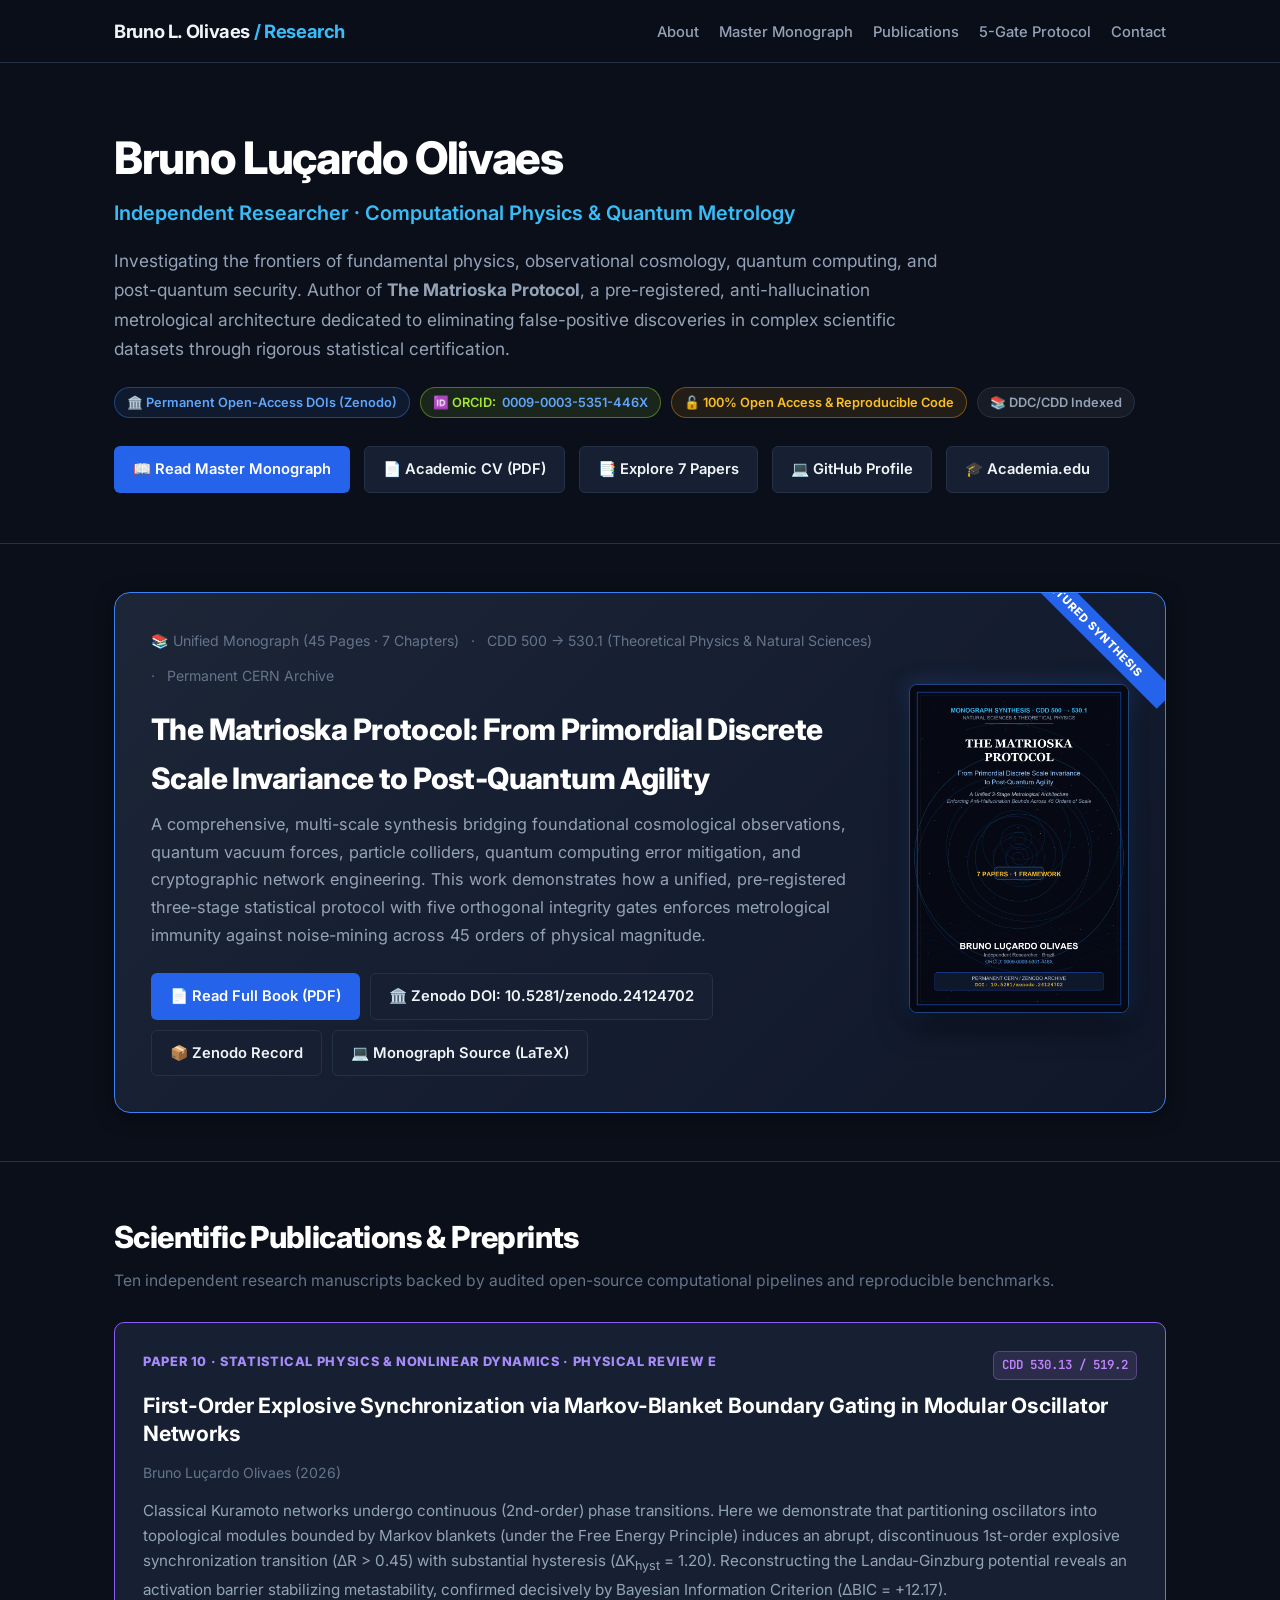
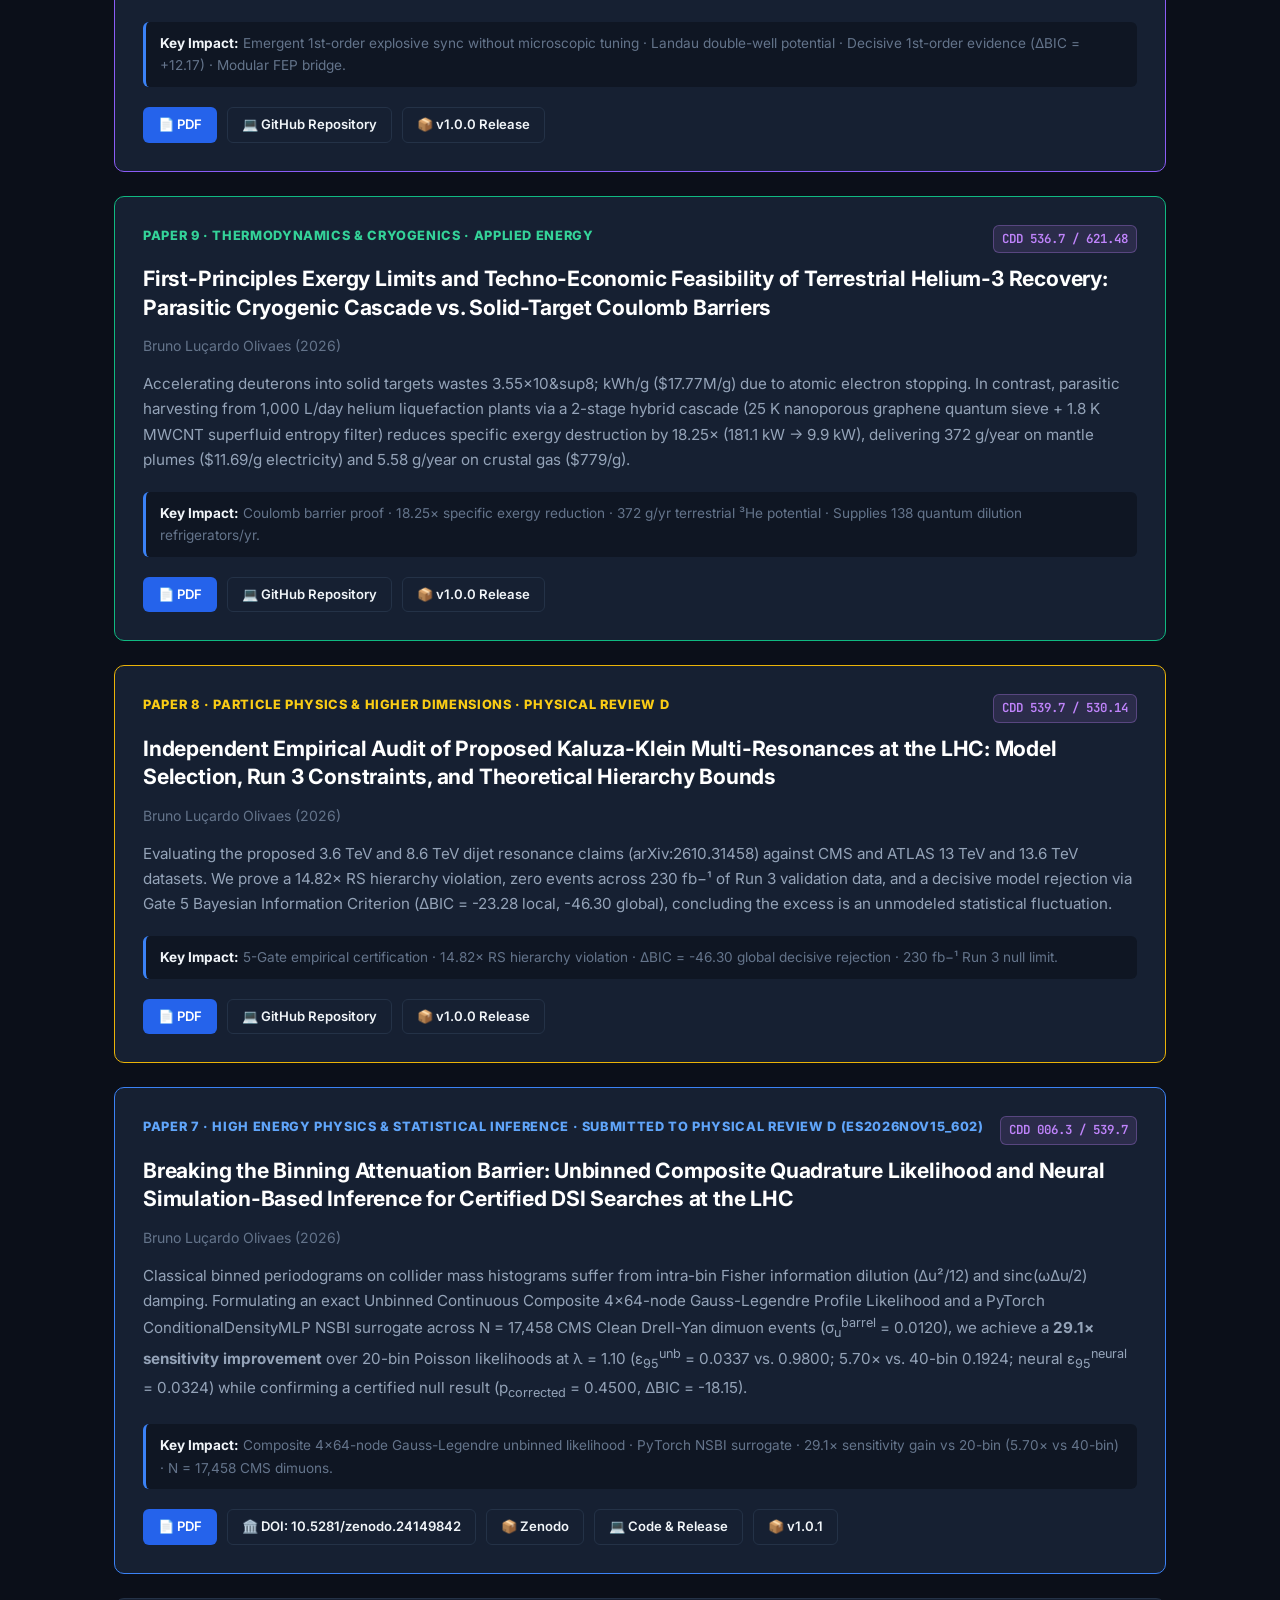
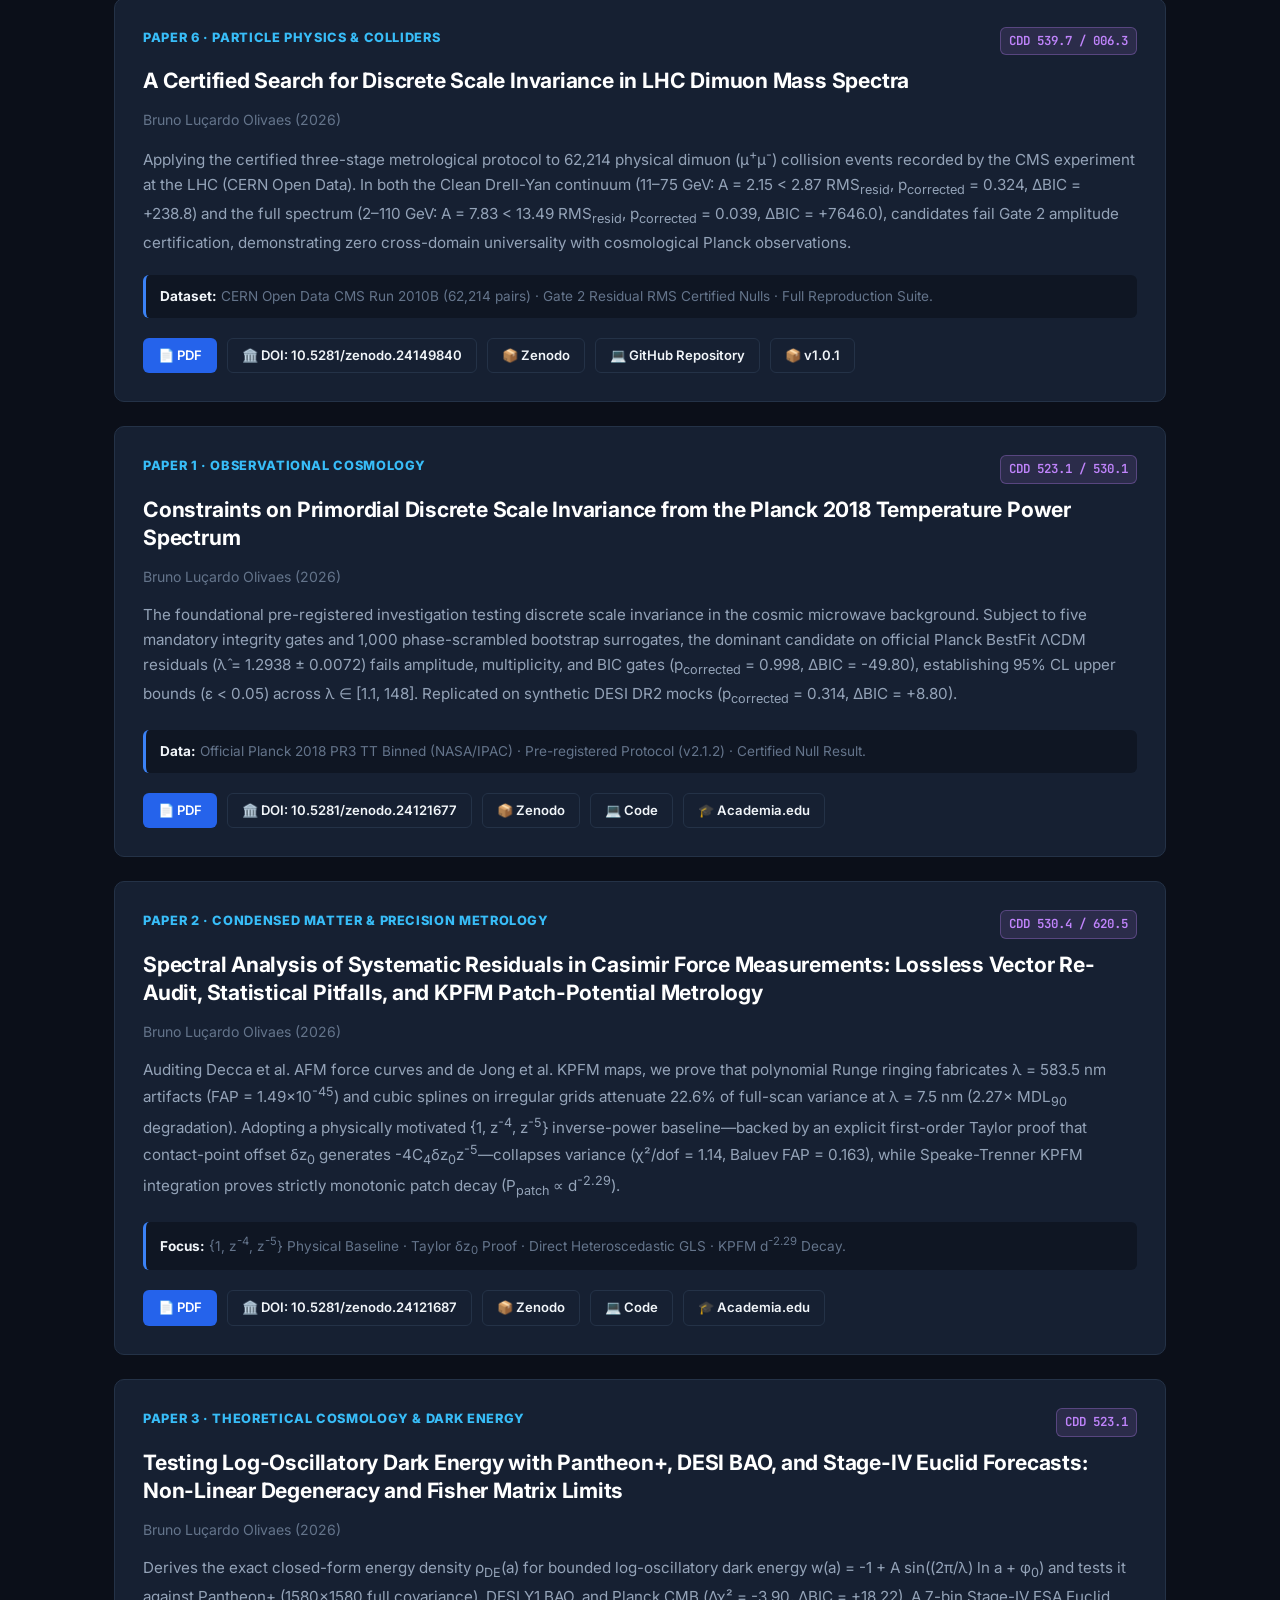
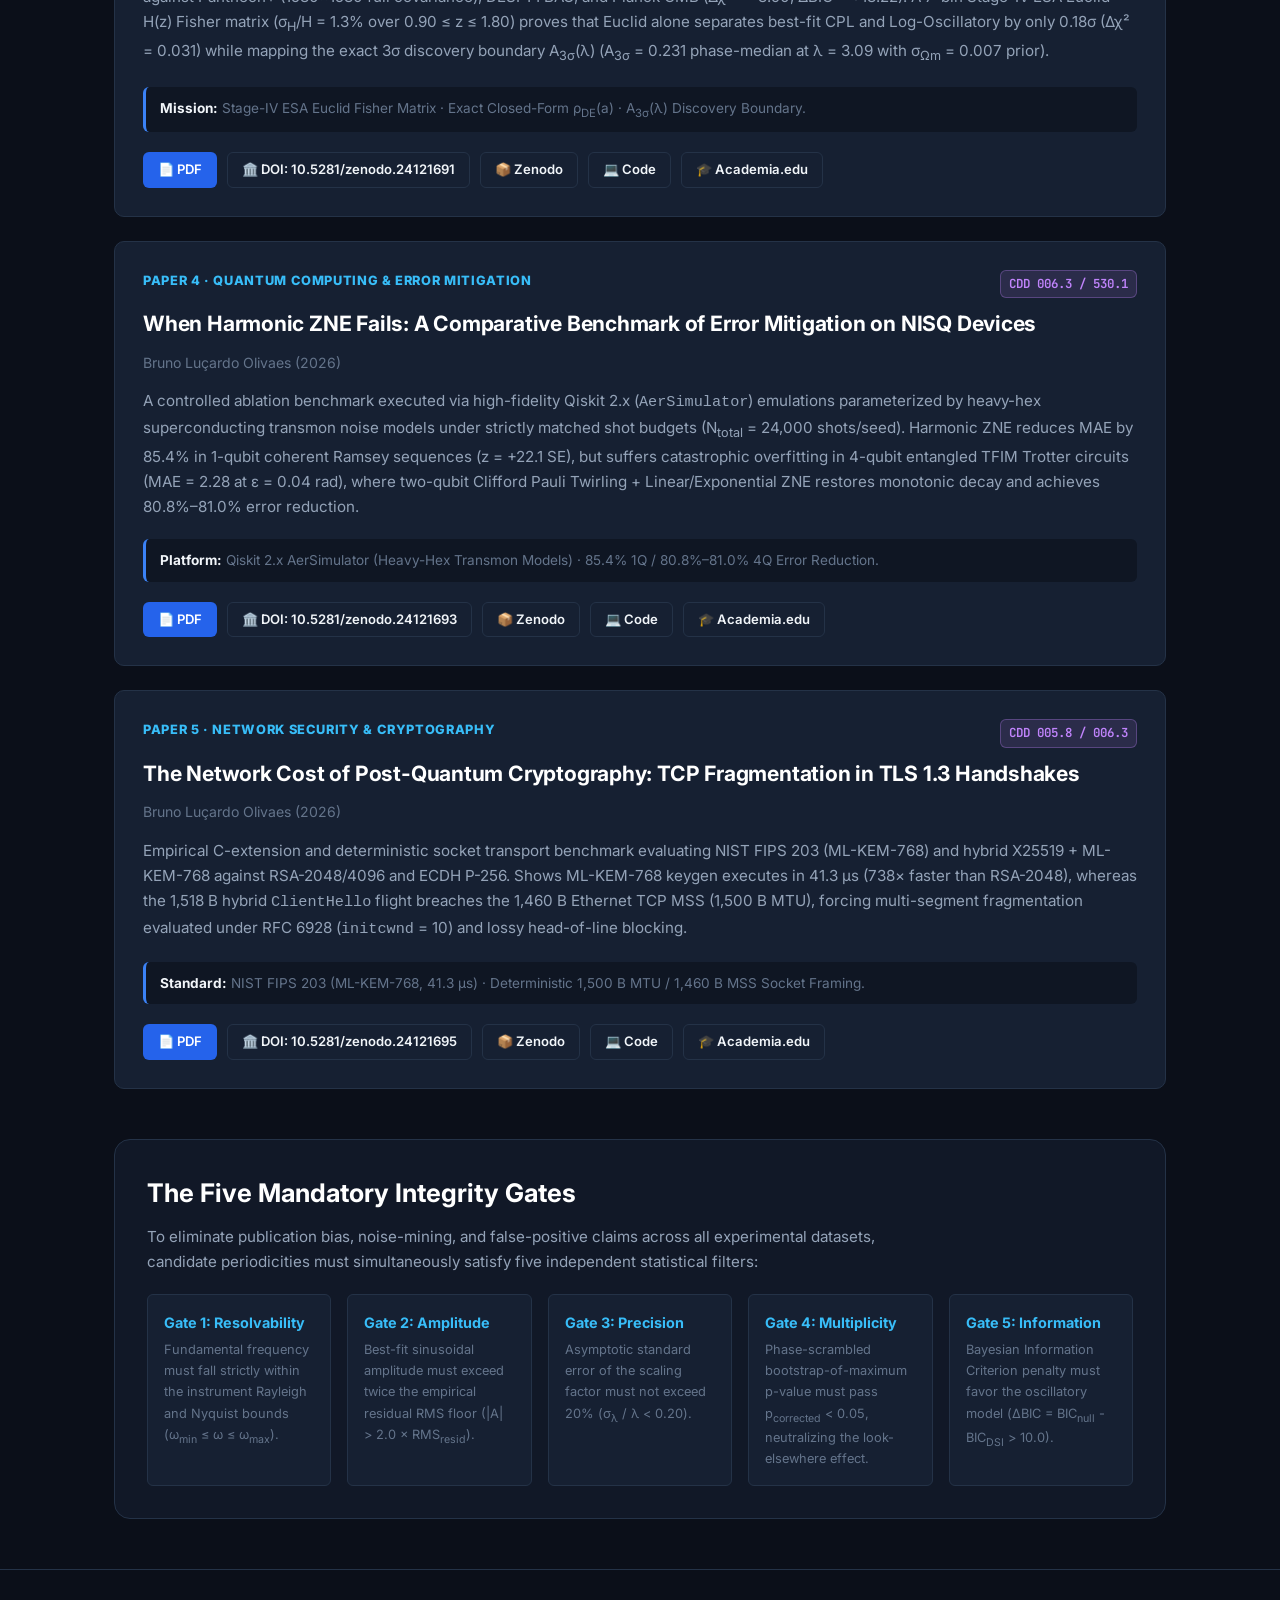
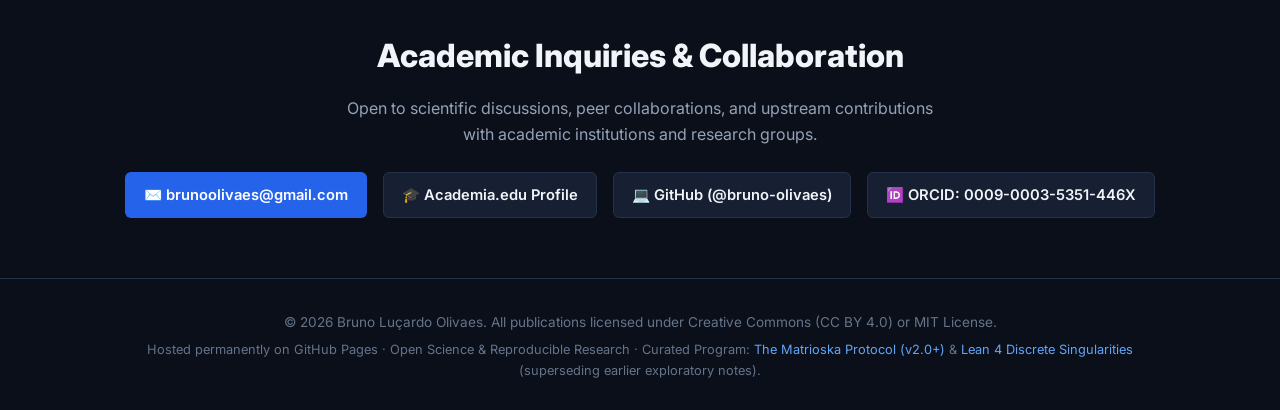
==== commit b35643a4: "feat: add Papers 8, 9, and 10 to portfolio showcase with direct PDF downloads and repo links" ====
--- a/index.html
+++ b/index.html
@@ -221,10 +221,79 @@
     <section id="publications" class="container">
       <div class="section-title-wrap">
         <h2 class="section-title">Scientific Publications & Preprints</h2>
-        <p class="section-subtitle">Seven independent research manuscripts backed by audited open-source computational pipelines and permanent DOIs.</p>
+        <p class="section-subtitle">Ten independent research manuscripts backed by audited open-source computational pipelines and reproducible benchmarks.</p>
       </div>
 
       <div class="papers-grid">
+
+        <!-- Paper 10 (Explosive Sync & Markov Blankets) -->
+        <article class="paper-card" style="border-color: #8b5cf6;">
+          <div>
+            <div class="paper-top">
+              <span class="paper-num" style="color: #a78bfa;">PAPER 10 · STATISTICAL PHYSICS & NONLINEAR DYNAMICS · PHYSICAL REVIEW E</span>
+              <span class="paper-cdd">CDD 530.13 / 519.2</span>
+            </div>
+            <h3 class="paper-title">First-Order Explosive Synchronization via Markov-Blanket Boundary Gating in Modular Oscillator Networks</h3>
+            <div class="paper-authors">Bruno Luçardo Olivaes (2026)</div>
+            <p class="paper-summary">
+              Classical Kuramoto networks undergo continuous (2nd-order) phase transitions. Here we demonstrate that partitioning oscillators into topological modules bounded by Markov blankets (under the Free Energy Principle) induces an abrupt, discontinuous 1st-order explosive synchronization transition (&Delta;R &gt; 0.45) with substantial hysteresis (&Delta;K<sub>hyst</sub> = 1.20). Reconstructing the Landau-Ginzburg potential reveals an activation barrier stabilizing metastability, confirmed decisively by Bayesian Information Criterion (&Delta;BIC = +12.17).
+            </p>
+            <div class="paper-metrics">
+              <strong>Key Impact:</strong> Emergent 1st-order explosive sync without microscopic tuning &middot; Landau double-well potential &middot; Decisive 1st-order evidence (&Delta;BIC = +12.17) &middot; Modular FEP bridge.
+            </div>
+          </div>
+          <div class="paper-actions">
+            <a href="assets/pdf/Paper10_Explosive_Sync_Markov_Kuramoto.pdf" class="btn btn-primary btn-sm" target="_blank">📄 PDF</a>
+            <a href="https://github.com/bruno-olivaes/explosive-sync-markov" class="btn btn-outline btn-sm" target="_blank" rel="noopener">💻 GitHub Repository</a>
+            <a href="https://github.com/bruno-olivaes/explosive-sync-markov" class="btn btn-outline btn-sm" target="_blank" rel="noopener">📦 v1.0.0 Release</a>
+          </div>
+        </article>
+
+        <!-- Paper 9 (Terrestrial He-3 Exergy Audit) -->
+        <article class="paper-card" style="border-color: #10b981;">
+          <div>
+            <div class="paper-top">
+              <span class="paper-num" style="color: #34d399;">PAPER 9 · THERMODYNAMICS & CRYOGENICS · APPLIED ENERGY</span>
+              <span class="paper-cdd">CDD 536.7 / 621.48</span>
+            </div>
+            <h3 class="paper-title">First-Principles Exergy Limits and Techno-Economic Feasibility of Terrestrial Helium-3 Recovery: Parasitic Cryogenic Cascade vs. Solid-Target Coulomb Barriers</h3>
+            <div class="paper-authors">Bruno Luçardo Olivaes (2026)</div>
+            <p class="paper-summary">
+              Accelerating deuterons into solid targets wastes 3.55&times;10&sup8; kWh/g ($17.77M/g) due to atomic electron stopping. In contrast, parasitic harvesting from 1,000 L/day helium liquefaction plants via a 2-stage hybrid cascade (25 K nanoporous graphene quantum sieve + 1.8 K MWCNT superfluid entropy filter) reduces specific exergy destruction by 18.25&times; (181.1 kW &rarr; 9.9 kW), delivering 372 g/year on mantle plumes ($11.69/g electricity) and 5.58 g/year on crustal gas ($779/g).
+            </p>
+            <div class="paper-metrics">
+              <strong>Key Impact:</strong> Coulomb barrier proof &middot; 18.25&times; specific exergy reduction &middot; 372 g/yr terrestrial &sup3;He potential &middot; Supplies 138 quantum dilution refrigerators/yr.
+            </div>
+          </div>
+          <div class="paper-actions">
+            <a href="assets/pdf/Paper9_Terrestrial_He3_Exergy_Audit.pdf" class="btn btn-primary btn-sm" target="_blank">📄 PDF</a>
+            <a href="https://github.com/bruno-olivaes/he3-cryo-extractor" class="btn btn-outline btn-sm" target="_blank" rel="noopener">💻 GitHub Repository</a>
+            <a href="https://github.com/bruno-olivaes/he3-cryo-extractor" class="btn btn-outline btn-sm" target="_blank" rel="noopener">📦 v1.0.0 Release</a>
+          </div>
+        </article>
+
+        <!-- Paper 8 (LHC KK Tower Audit) -->
+        <article class="paper-card" style="border-color: #eab308;">
+          <div>
+            <div class="paper-top">
+              <span class="paper-num" style="color: #facc15;">PAPER 8 · PARTICLE PHYSICS & HIGHER DIMENSIONS · PHYSICAL REVIEW D</span>
+              <span class="paper-cdd">CDD 539.7 / 530.14</span>
+            </div>
+            <h3 class="paper-title">Independent Empirical Audit of Proposed Kaluza-Klein Multi-Resonances at the LHC: Model Selection, Run 3 Constraints, and Theoretical Hierarchy Bounds</h3>
+            <div class="paper-authors">Bruno Luçardo Olivaes (2026)</div>
+            <p class="paper-summary">
+              Evaluating the proposed 3.6 TeV and 8.6 TeV dijet resonance claims (arXiv:2610.31458) against CMS and ATLAS 13 TeV and 13.6 TeV datasets. We prove a 14.82&times; RS hierarchy violation, zero events across 230 fb&minus;&sup1; of Run 3 validation data, and a decisive model rejection via Gate 5 Bayesian Information Criterion (&Delta;BIC = -23.28 local, -46.30 global), concluding the excess is an unmodeled statistical fluctuation.
+            </p>
+            <div class="paper-metrics">
+              <strong>Key Impact:</strong> 5-Gate empirical certification &middot; 14.82&times; RS hierarchy violation &middot; &Delta;BIC = -46.30 global decisive rejection &middot; 230 fb&minus;&sup1; Run 3 null limit.
+            </div>
+          </div>
+          <div class="paper-actions">
+            <a href="assets/pdf/Paper8_LHC_KK_Tower_Audit.pdf" class="btn btn-primary btn-sm" target="_blank">📄 PDF</a>
+            <a href="https://github.com/bruno-olivaes/lhc-kk-tower-audit" class="btn btn-outline btn-sm" target="_blank" rel="noopener">💻 GitHub Repository</a>
+            <a href="https://github.com/bruno-olivaes/lhc-kk-tower-audit" class="btn btn-outline btn-sm" target="_blank" rel="noopener">📦 v1.0.0 Release</a>
+          </div>
+        </article>
 
         <!-- Paper 7 (Featured AI/LHC) -->
         <article class="paper-card" style="border-color: #3b82f6;">
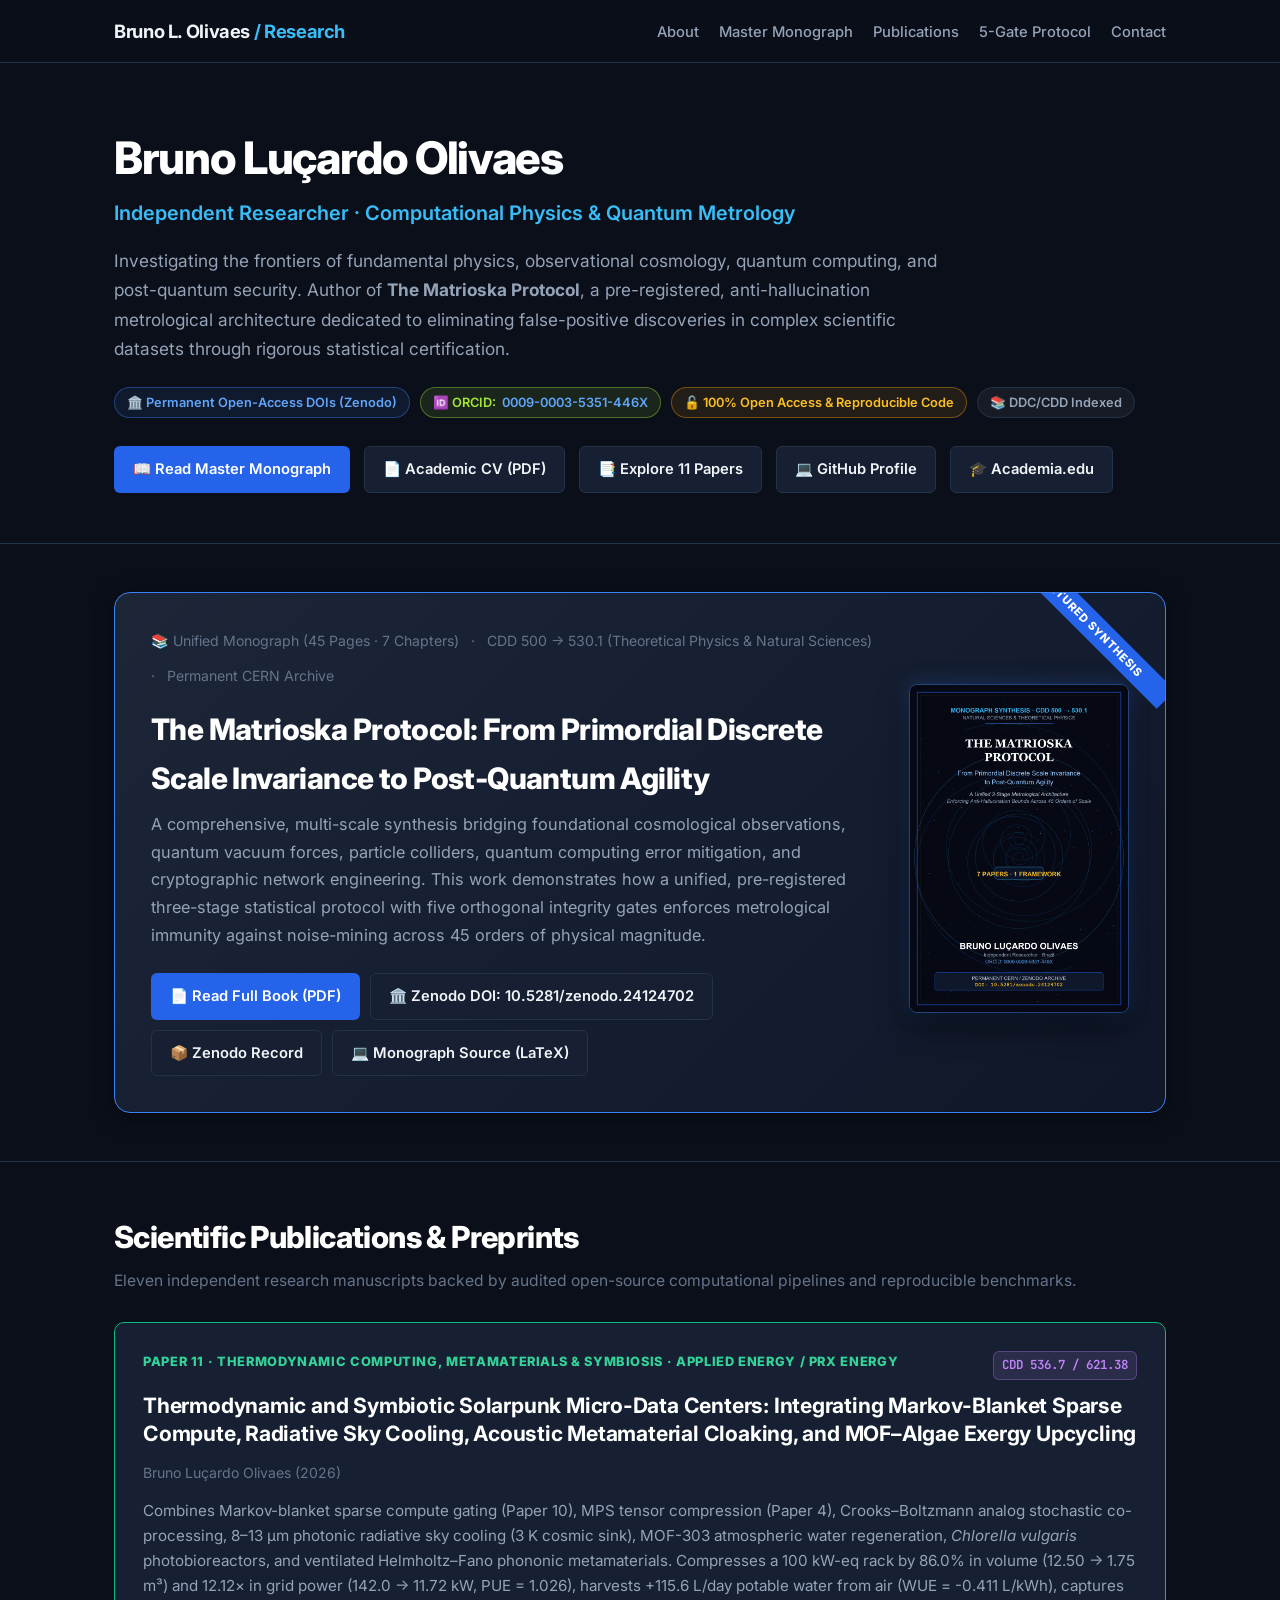
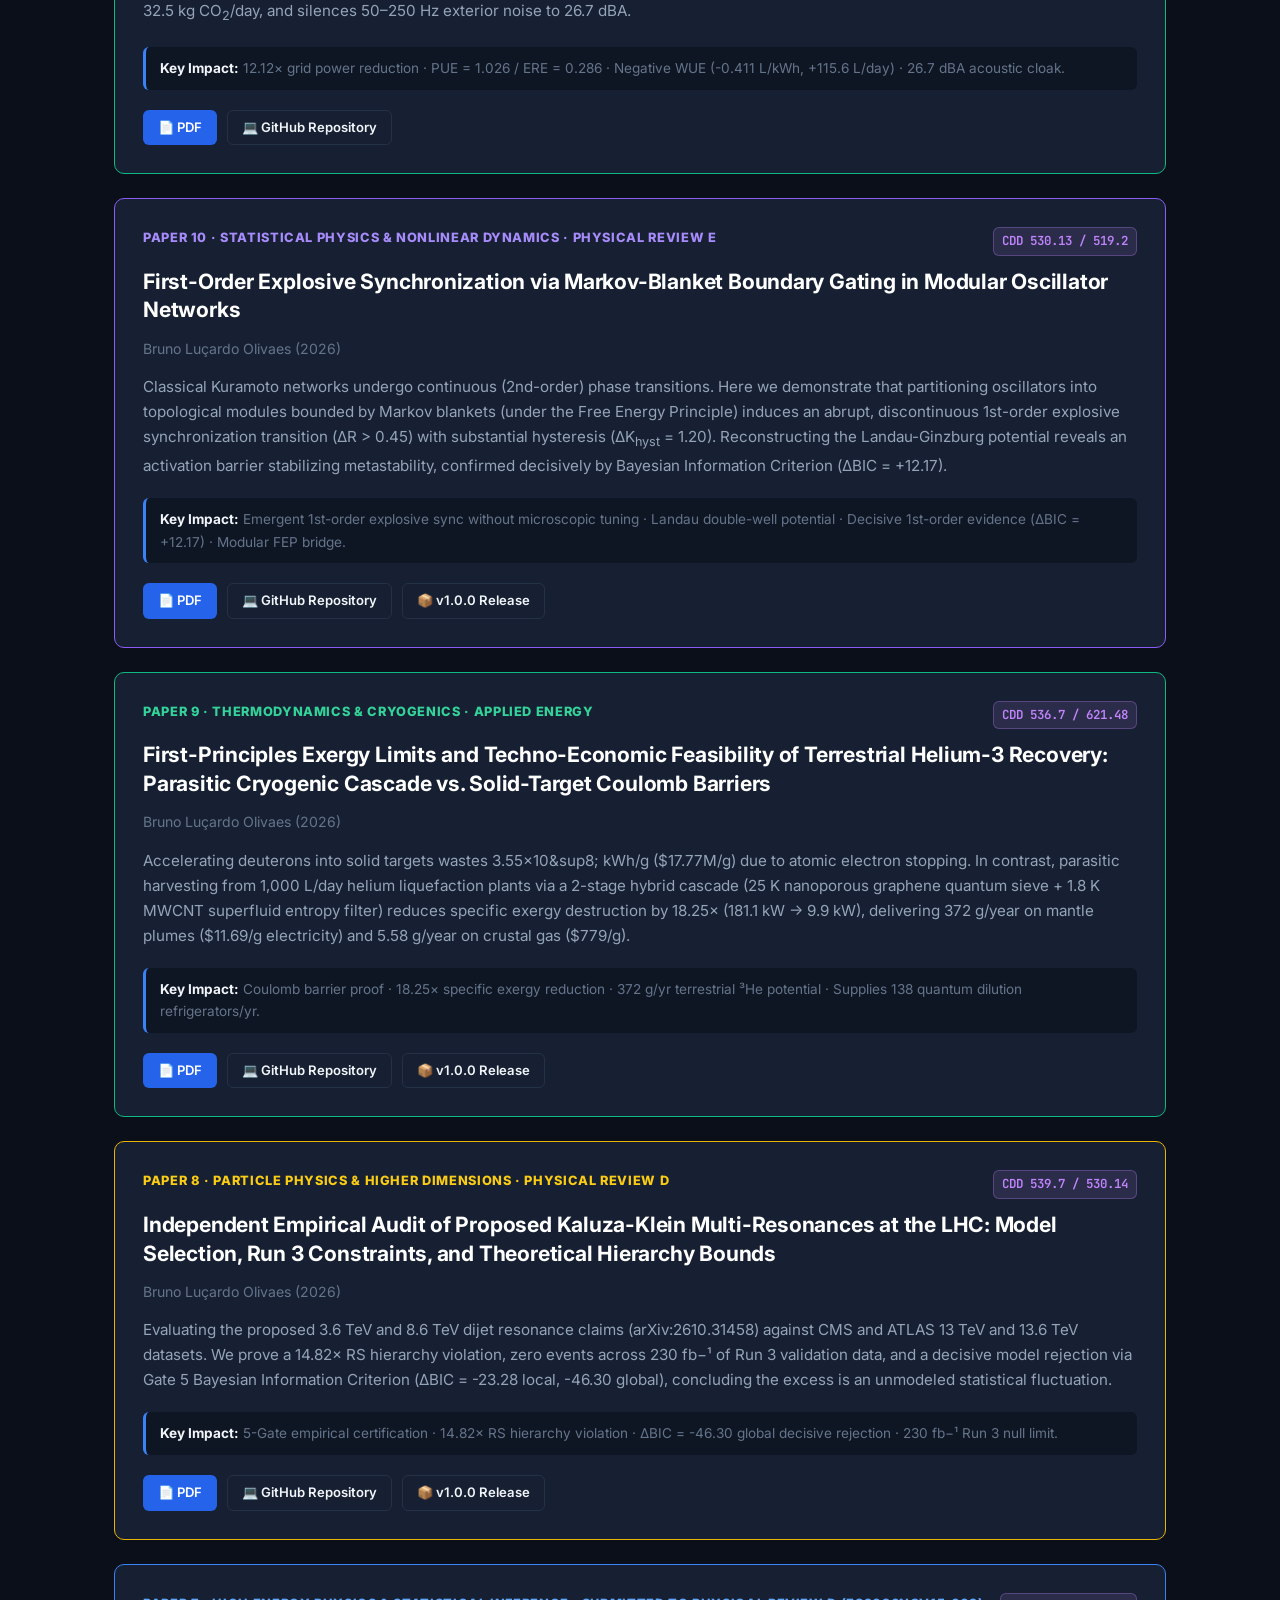
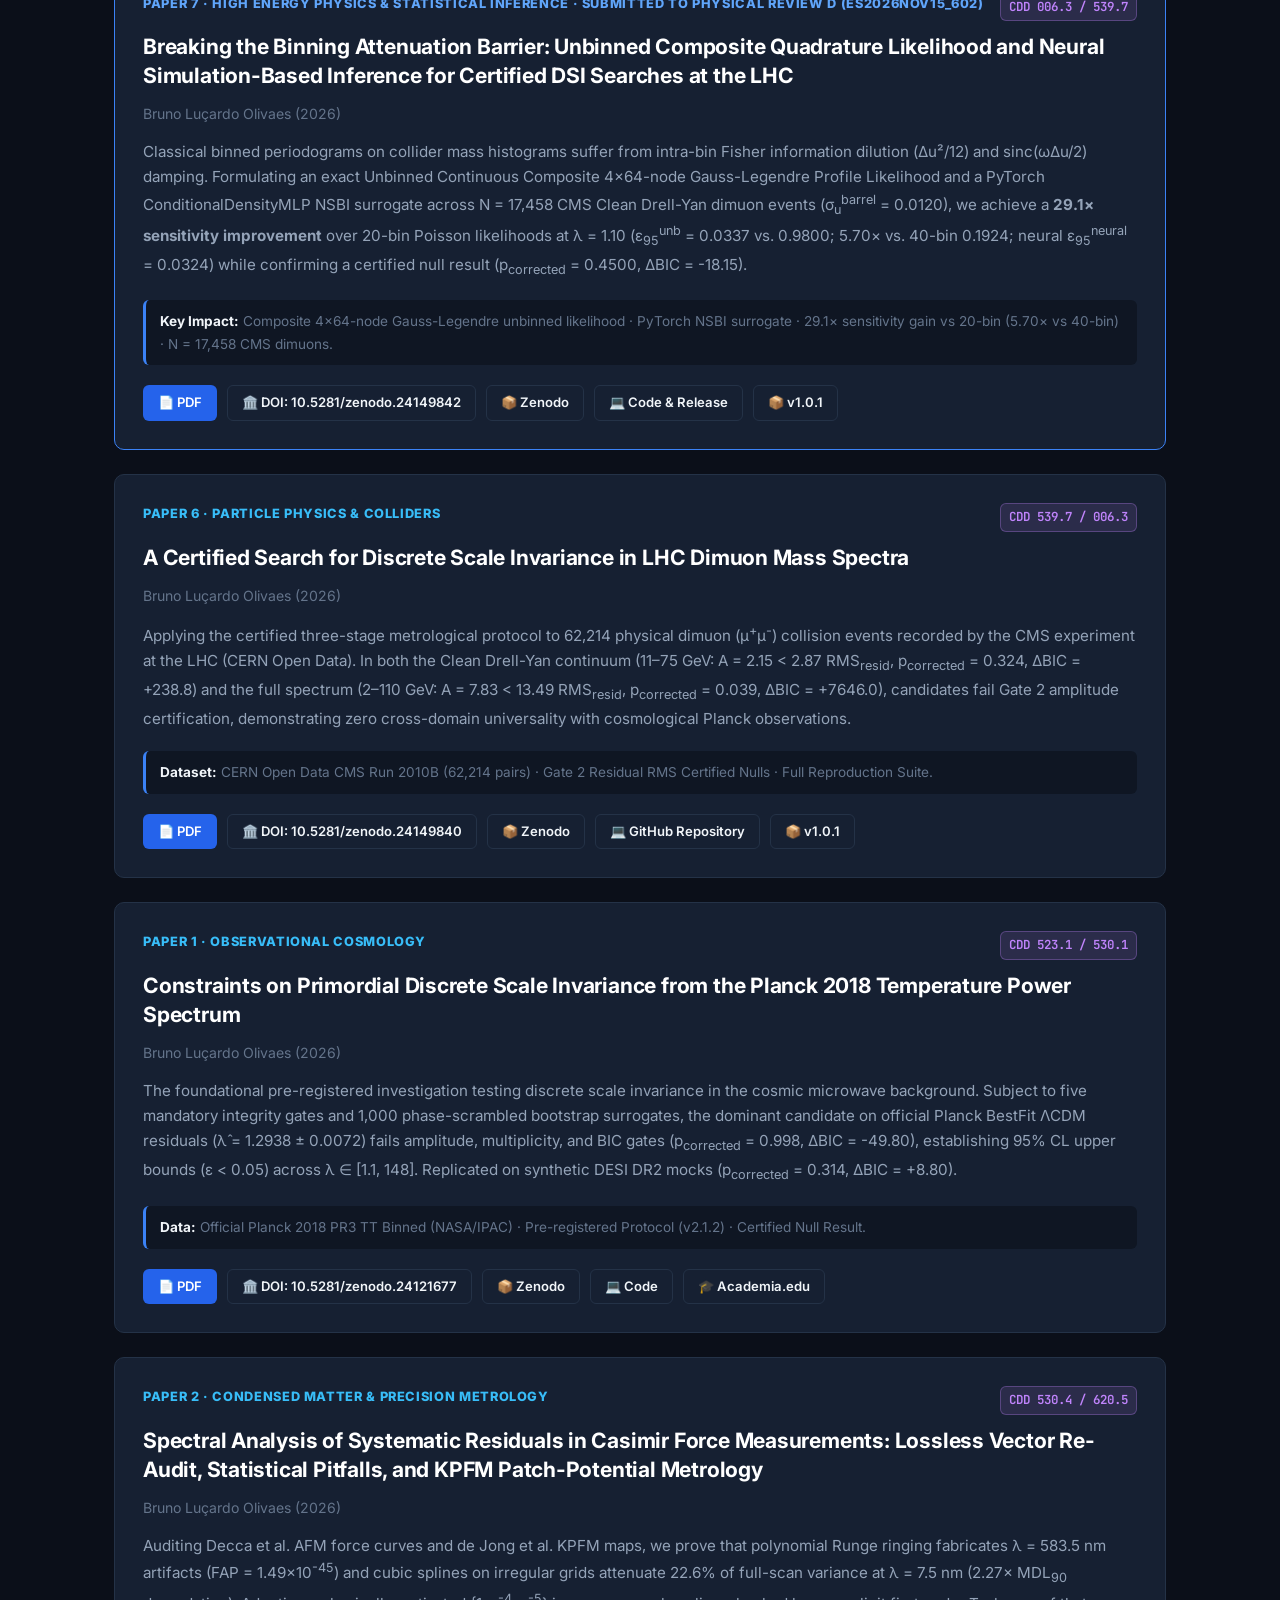
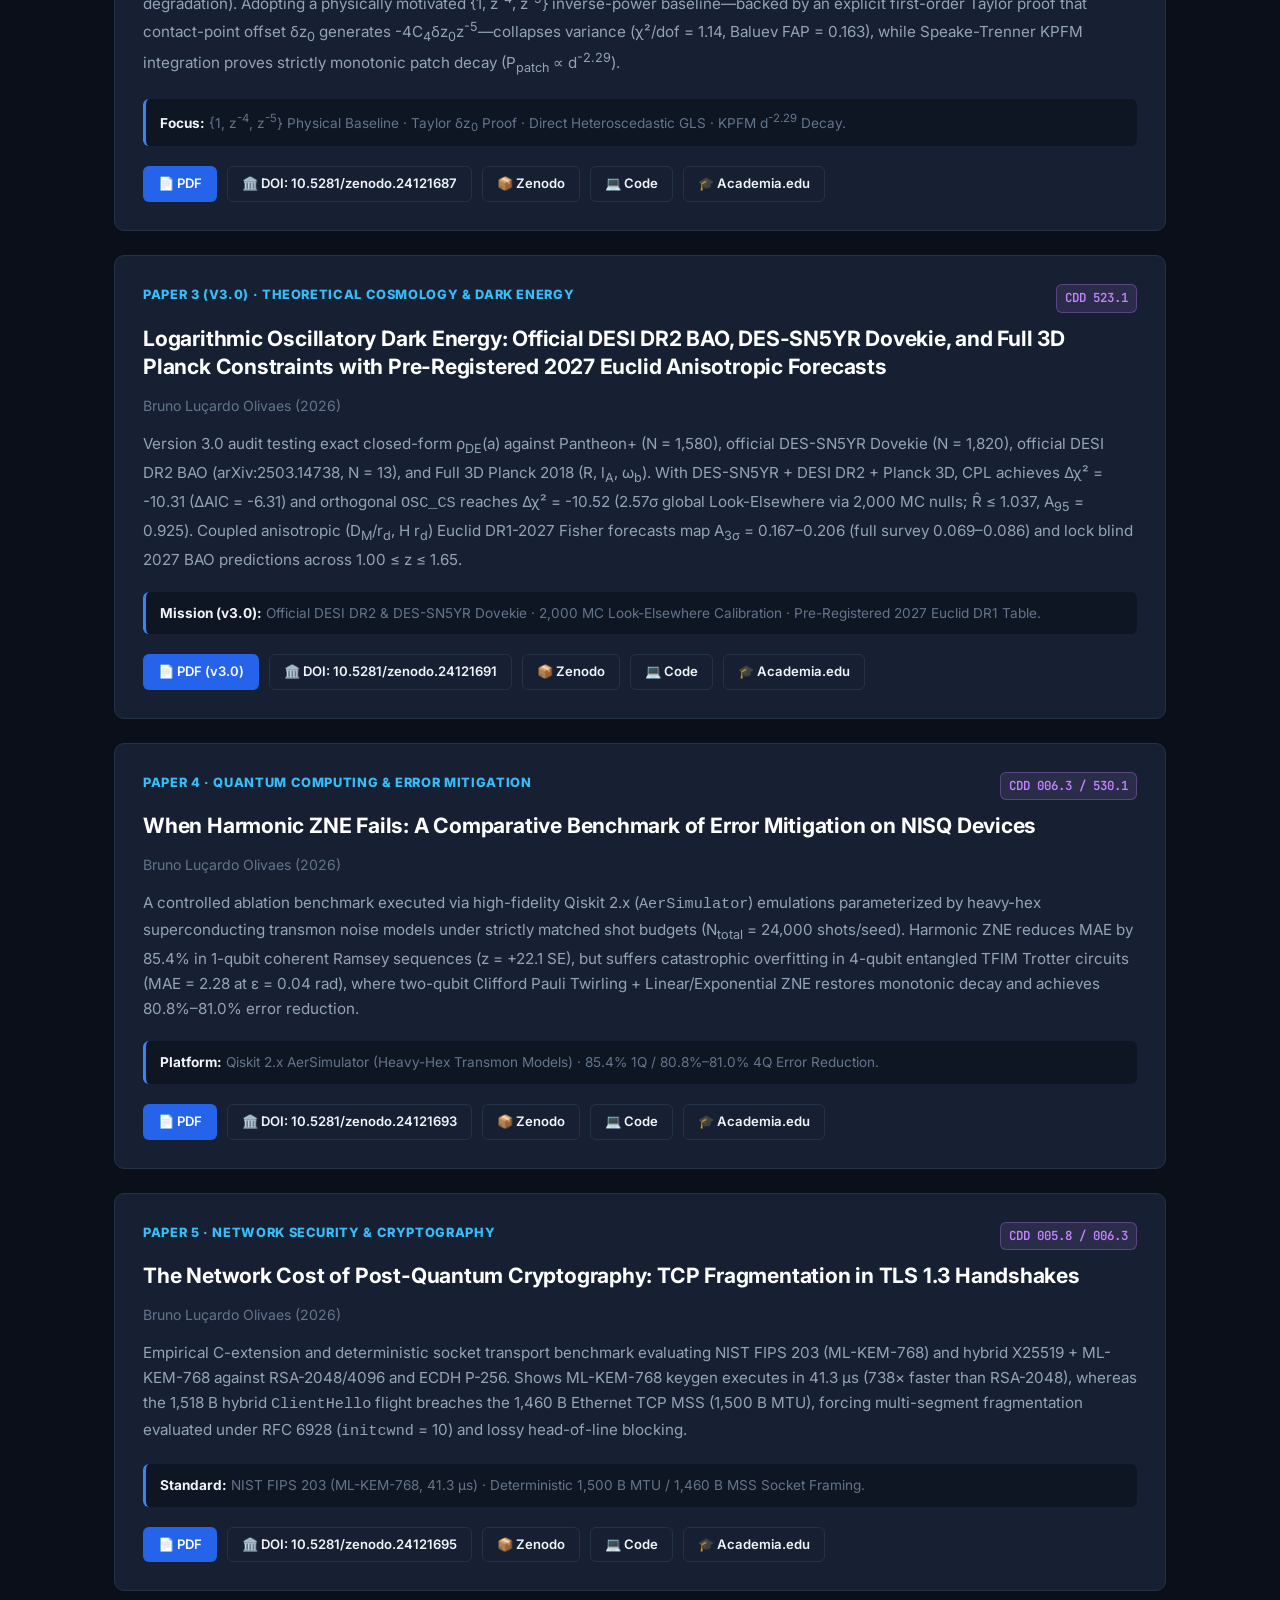
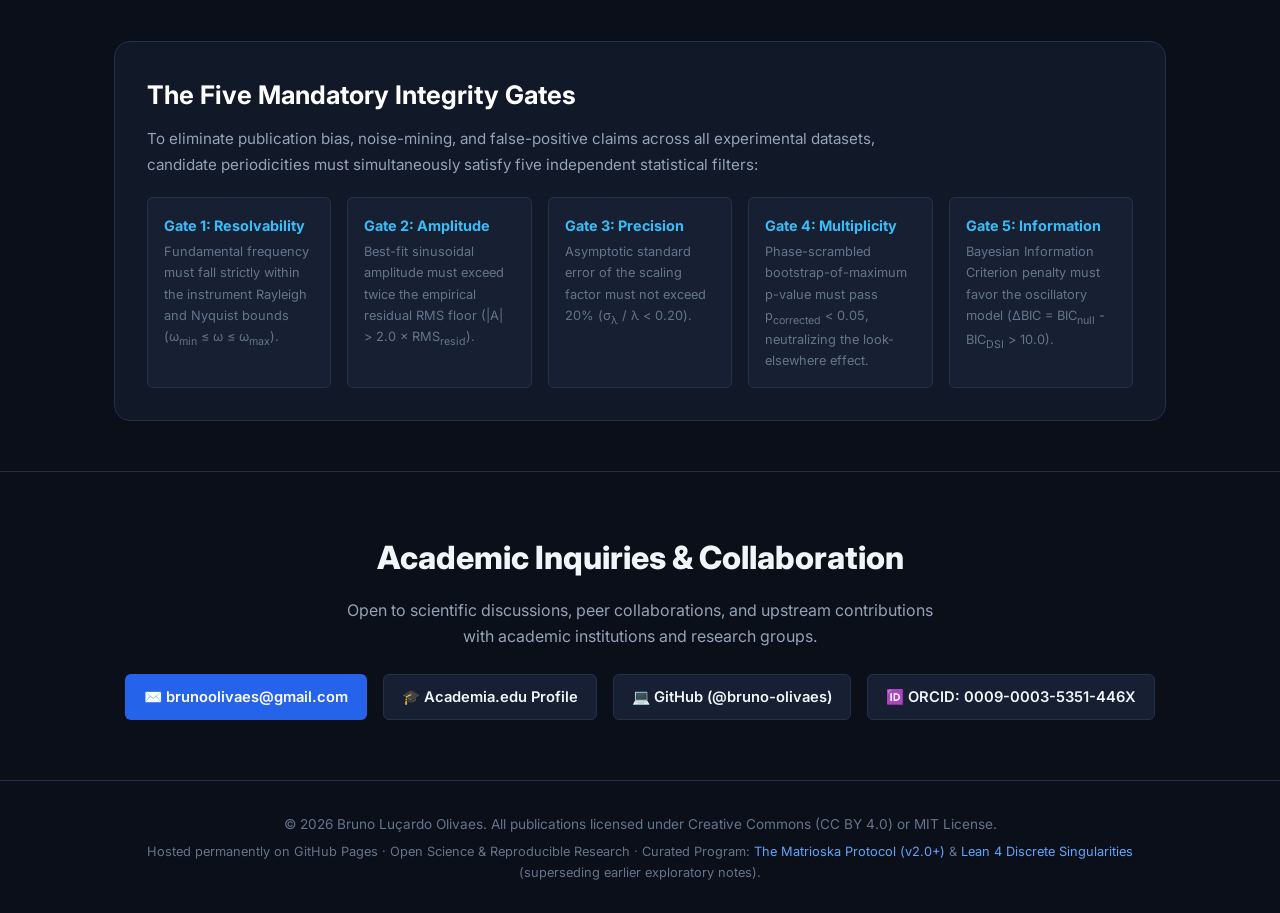
==== commit 01e27951: "Add Paper 11 Solarpunk Micro-Data Centers and upgrade Paper 3 to v3.0" ====
--- a/index.html
+++ b/index.html
@@ -92,7 +92,7 @@
           {
             "@type": "ScholarlyArticle",
             "position": 5,
-            "name": "Testing Log-Oscillatory Dark Energy with Pantheon+, DESI BAO, and Stage-IV Euclid Forecasts: Non-Linear Degeneracy and Fisher Matrix Limits",
+            "name": "Logarithmic Oscillatory Dark Energy: Official DESI DR2 BAO, DES-SN5YR Dovekie, and Full 3D Planck Constraints with Pre-Registered 2027 Euclid Anisotropic Forecasts",
             "author": { "@id": "https://bruno-olivaes.github.io/#author" },
             "identifier": "10.5281/zenodo.24121691",
             "sameAs": "https://doi.org/10.5281/zenodo.24121691",
@@ -171,7 +171,7 @@
           <div class="hero-actions">
             <a href="#monograph" class="btn btn-primary">📖 Read Master Monograph</a>
             <a href="assets/cv_bruno_olivaes.pdf" class="btn btn-outline" target="_blank">📄 Academic CV (PDF)</a>
-            <a href="#publications" class="btn btn-outline">📑 Explore 7 Papers</a>
+            <a href="#publications" class="btn btn-outline">📑 Explore 11 Papers</a>
             <a href="https://github.com/bruno-olivaes" target="_blank" rel="noopener" class="btn btn-outline">💻 GitHub Profile</a>
             <a href="https://independent.academia.edu/BrunoOlivaes" target="_blank" rel="noopener" class="btn btn-outline">🎓 Academia.edu</a>
           </div>
@@ -221,10 +221,32 @@
     <section id="publications" class="container">
       <div class="section-title-wrap">
         <h2 class="section-title">Scientific Publications & Preprints</h2>
-        <p class="section-subtitle">Ten independent research manuscripts backed by audited open-source computational pipelines and reproducible benchmarks.</p>
+        <p class="section-subtitle">Eleven independent research manuscripts backed by audited open-source computational pipelines and reproducible benchmarks.</p>
       </div>
 
       <div class="papers-grid">
+
+        <!-- Paper 11 (Solarpunk Thermodynamic Micro-Data Centers) -->
+        <article class="paper-card" style="border-color: #10b981;">
+          <div>
+            <div class="paper-top">
+              <span class="paper-num" style="color: #34d399;">PAPER 11 · THERMODYNAMIC COMPUTING, METAMATERIALS &amp; SYMBIOSIS · APPLIED ENERGY / PRX ENERGY</span>
+              <span class="paper-cdd">CDD 536.7 / 621.38</span>
+            </div>
+            <h3 class="paper-title">Thermodynamic and Symbiotic Solarpunk Micro-Data Centers: Integrating Markov-Blanket Sparse Compute, Radiative Sky Cooling, Acoustic Metamaterial Cloaking, and MOF–Algae Exergy Upcycling</h3>
+            <div class="paper-authors">Bruno Luçardo Olivaes (2026)</div>
+            <p class="paper-summary">
+              Combines Markov-blanket sparse compute gating (Paper 10), MPS tensor compression (Paper 4), Crooks–Boltzmann analog stochastic co-processing, 8–13 &mu;m photonic radiative sky cooling (3 K cosmic sink), MOF-303 atmospheric water regeneration, <em>Chlorella vulgaris</em> photobioreactors, and ventilated Helmholtz–Fano phononic metamaterials. Compresses a 100 kW-eq rack by 86.0% in volume (12.50 &rarr; 1.75 m&sup3;) and 12.12&times; in grid power (142.0 &rarr; 11.72 kW, PUE = 1.026), harvests +115.6 L/day potable water from air (WUE = -0.411 L/kWh), captures 32.5 kg CO<sub>2</sub>/day, and silences 50–250 Hz exterior noise to 26.7 dBA.
+            </p>
+            <div class="paper-metrics">
+              <strong>Key Impact:</strong> 12.12&times; grid power reduction &middot; PUE = 1.026 / ERE = 0.286 &middot; Negative WUE (-0.411 L/kWh, +115.6 L/day) &middot; 26.7 dBA acoustic cloak.
+            </div>
+          </div>
+          <div class="paper-actions">
+            <a href="assets/pdf/Paper11_Solarpunk_Thermodynamic_Micro_Data_Centers.pdf" class="btn btn-primary btn-sm" target="_blank">📄 PDF</a>
+            <a href="https://github.com/bruno-olivaes/solarpunk-thermodynamic-dc" class="btn btn-outline btn-sm" target="_blank" rel="noopener">💻 GitHub Repository</a>
+          </div>
+        </article>
 
         <!-- Paper 10 (Explosive Sync & Markov Blankets) -->
         <article class="paper-card" style="border-color: #8b5cf6;">
@@ -395,24 +417,24 @@
           </div>
         </article>
 
-        <!-- Paper 3 (Euclid DE) -->
+        <!-- Paper 3 (Euclid DE v3.0) -->
         <article class="paper-card">
           <div>
             <div class="paper-top">
-              <span class="paper-num">PAPER 3 · THEORETICAL COSMOLOGY & DARK ENERGY</span>
+              <span class="paper-num">PAPER 3 (v3.0) · THEORETICAL COSMOLOGY & DARK ENERGY</span>
               <span class="paper-cdd">CDD 523.1</span>
             </div>
-            <h3 class="paper-title">Testing Log-Oscillatory Dark Energy with Pantheon+, DESI BAO, and Stage-IV Euclid Forecasts: Non-Linear Degeneracy and Fisher Matrix Limits</h3>
-            <div class="paper-authors">Bruno Luçardo Olivaes (2026)</div>
-            <p class="paper-summary">
-              Derives the exact closed-form energy density &rho;<sub>DE</sub>(a) for bounded log-oscillatory dark energy w(a) = -1 + A sin((2&pi;/&lambda;) ln a + &phi;<sub>0</sub>) and tests it against Pantheon+ (1580&times;1580 full covariance), DESI Y1 BAO, and Planck CMB (&Delta;&chi;&sup2; = -3.90, &Delta;BIC = +18.22). A 7-bin Stage-IV ESA Euclid H(z) Fisher matrix (&sigma;<sub>H</sub>/H = 1.3% over 0.90 &le; z &le; 1.80) proves that Euclid alone separates best-fit CPL and Log-Oscillatory by only 0.18&sigma; (&Delta;&chi;&sup2; = 0.031) while mapping the exact 3&sigma; discovery boundary A<sub>3&sigma;</sub>(&lambda;) (A<sub>3&sigma;</sub> = 0.231 phase-median at &lambda; = 3.09 with &sigma;<sub>&Omega;m</sub> = 0.007 prior).
-            </p>
-            <div class="paper-metrics">
-              <strong>Mission:</strong> Stage-IV ESA Euclid Fisher Matrix &middot; Exact Closed-Form &rho;<sub>DE</sub>(a) &middot; A<sub>3&sigma;</sub>(&lambda;) Discovery Boundary.
-            </div>
-          </div>
-          <div class="paper-actions">
-            <a href="assets/pdf/03_Energia_Escura_ESA_Euclid.pdf" class="btn btn-primary btn-sm" target="_blank">📄 PDF</a>
+            <h3 class="paper-title">Logarithmic Oscillatory Dark Energy: Official DESI DR2 BAO, DES-SN5YR Dovekie, and Full 3D Planck Constraints with Pre-Registered 2027 Euclid Anisotropic Forecasts</h3>
+            <div class="paper-authors">Bruno Luçardo Olivaes (2026)</div>
+            <p class="paper-summary">
+              Version 3.0 audit testing exact closed-form &rho;<sub>DE</sub>(a) against Pantheon+ (N = 1,580), official DES-SN5YR Dovekie (N = 1,820), official DESI DR2 BAO (arXiv:2503.14738, N = 13), and Full 3D Planck 2018 (R, l<sub>A</sub>, &omega;<sub>b</sub>). With DES-SN5YR + DESI DR2 + Planck 3D, CPL achieves &Delta;&chi;&sup2; = -10.31 (&Delta;AIC = -6.31) and orthogonal <code>OSC_CS</code> reaches &Delta;&chi;&sup2; = -10.52 (2.57&sigma; global Look-Elsewhere via 2,000 MC nulls; R&#770; &le; 1.037, A<sub>95</sub> = 0.925). Coupled anisotropic (D<sub>M</sub>/r<sub>d</sub>, H r<sub>d</sub>) Euclid DR1-2027 Fisher forecasts map A<sub>3&sigma;</sub> = 0.167&ndash;0.206 (full survey 0.069&ndash;0.086) and lock blind 2027 BAO predictions across 1.00 &le; z &le; 1.65.
+            </p>
+            <div class="paper-metrics">
+              <strong>Mission (v3.0):</strong> Official DESI DR2 &amp; DES-SN5YR Dovekie &middot; 2,000 MC Look-Elsewhere Calibration &middot; Pre-Registered 2027 Euclid DR1 Table.
+            </div>
+          </div>
+          <div class="paper-actions">
+            <a href="assets/pdf/03_Energia_Escura_ESA_Euclid.pdf" class="btn btn-primary btn-sm" target="_blank">📄 PDF (v3.0)</a>
             <a href="https://doi.org/10.5281/zenodo.24121691" class="btn btn-outline btn-sm" target="_blank" rel="noopener">🏛️ DOI: 10.5281/zenodo.24121691</a>
             <a href="https://zenodo.org/records/24121691" class="btn btn-outline btn-sm" target="_blank" rel="noopener">📦 Zenodo</a>
             <a href="https://github.com/bruno-olivaes/oscillatory-dark-energy-euclid" class="btn btn-outline btn-sm" target="_blank" rel="noopener">💻 Code</a>
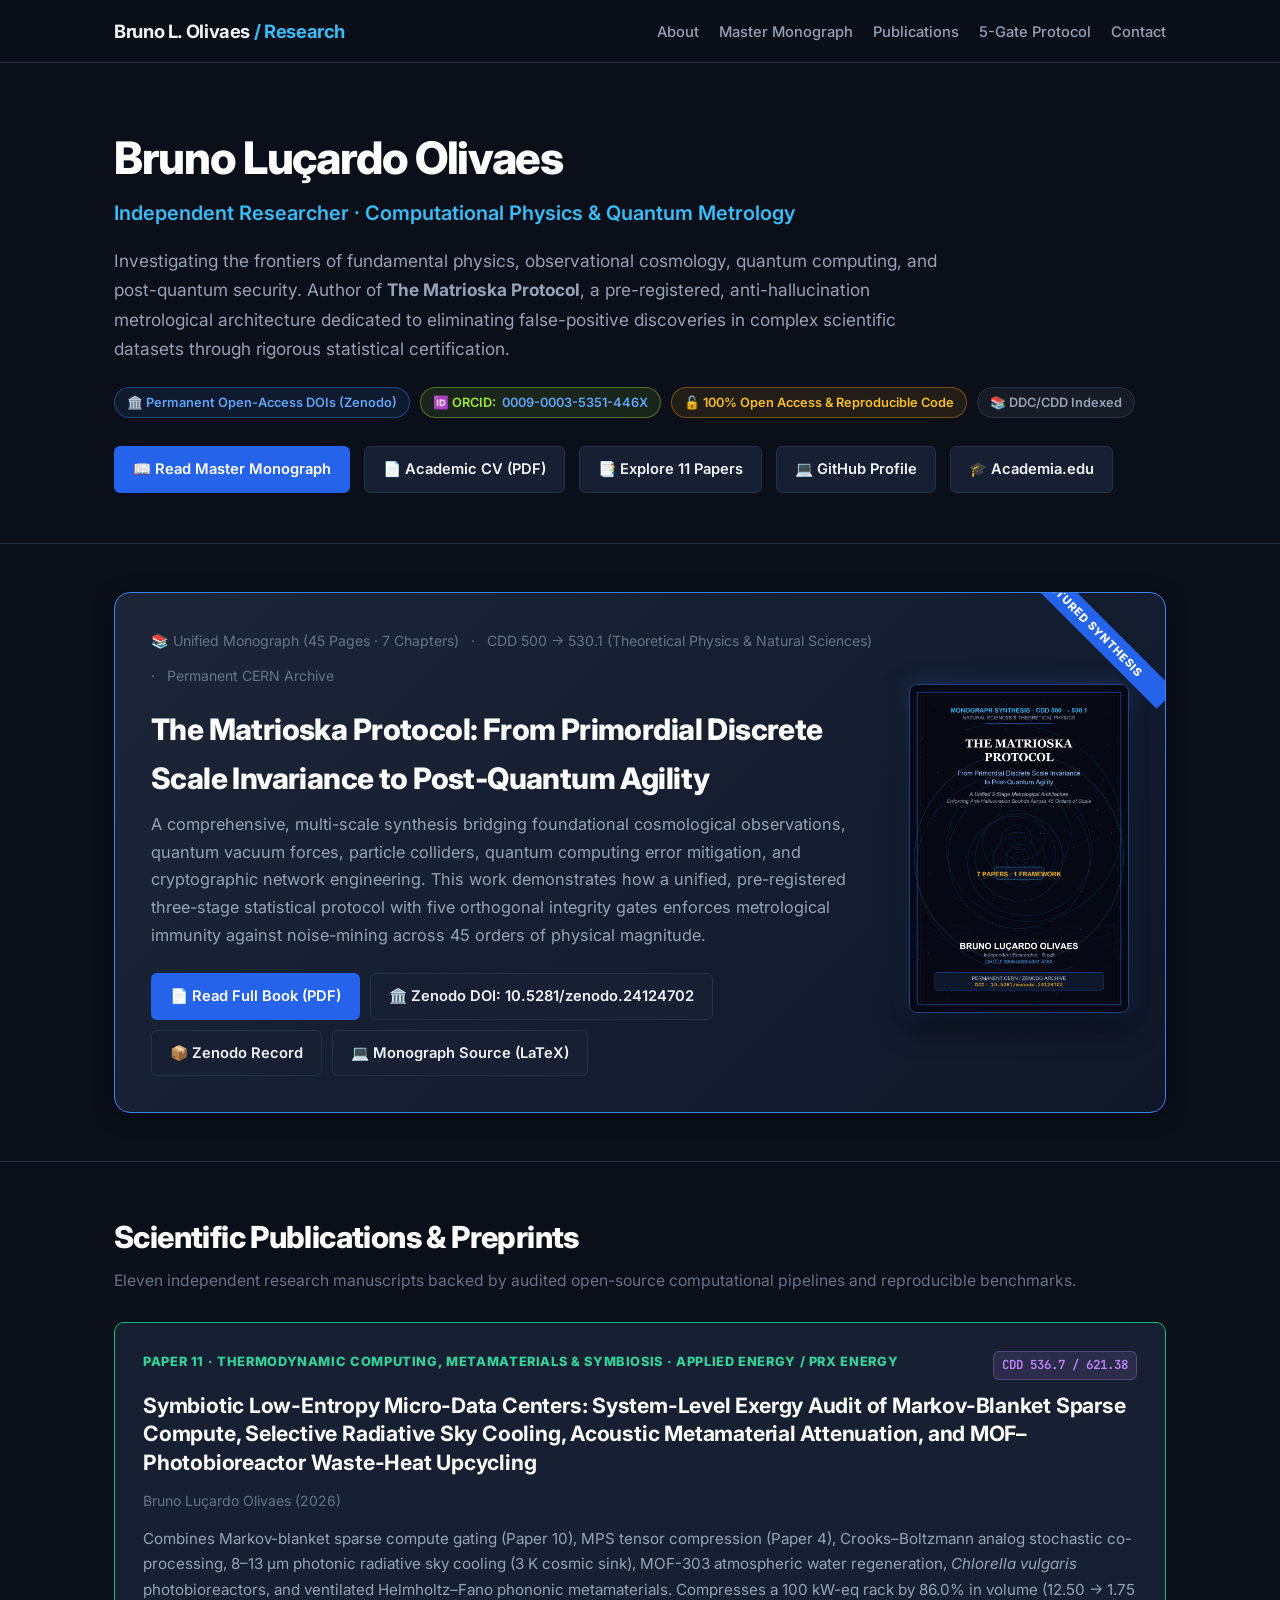
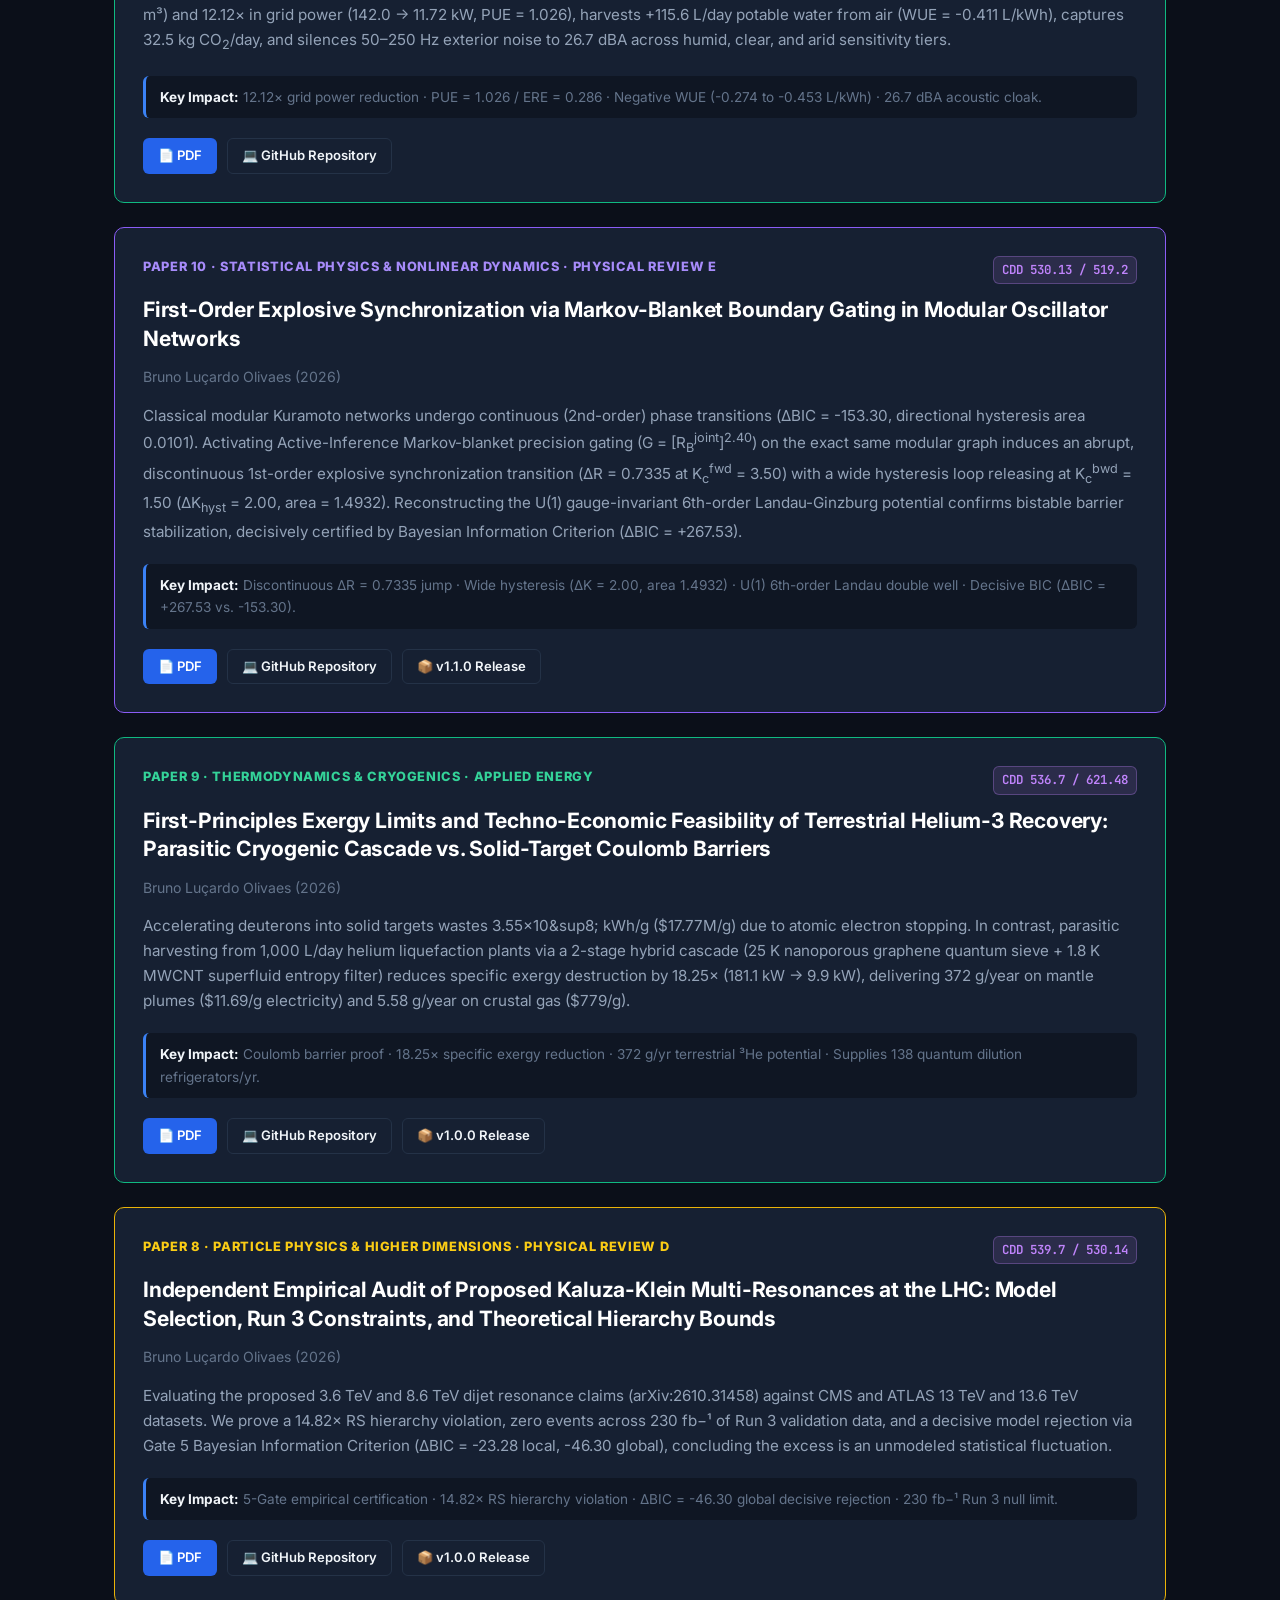
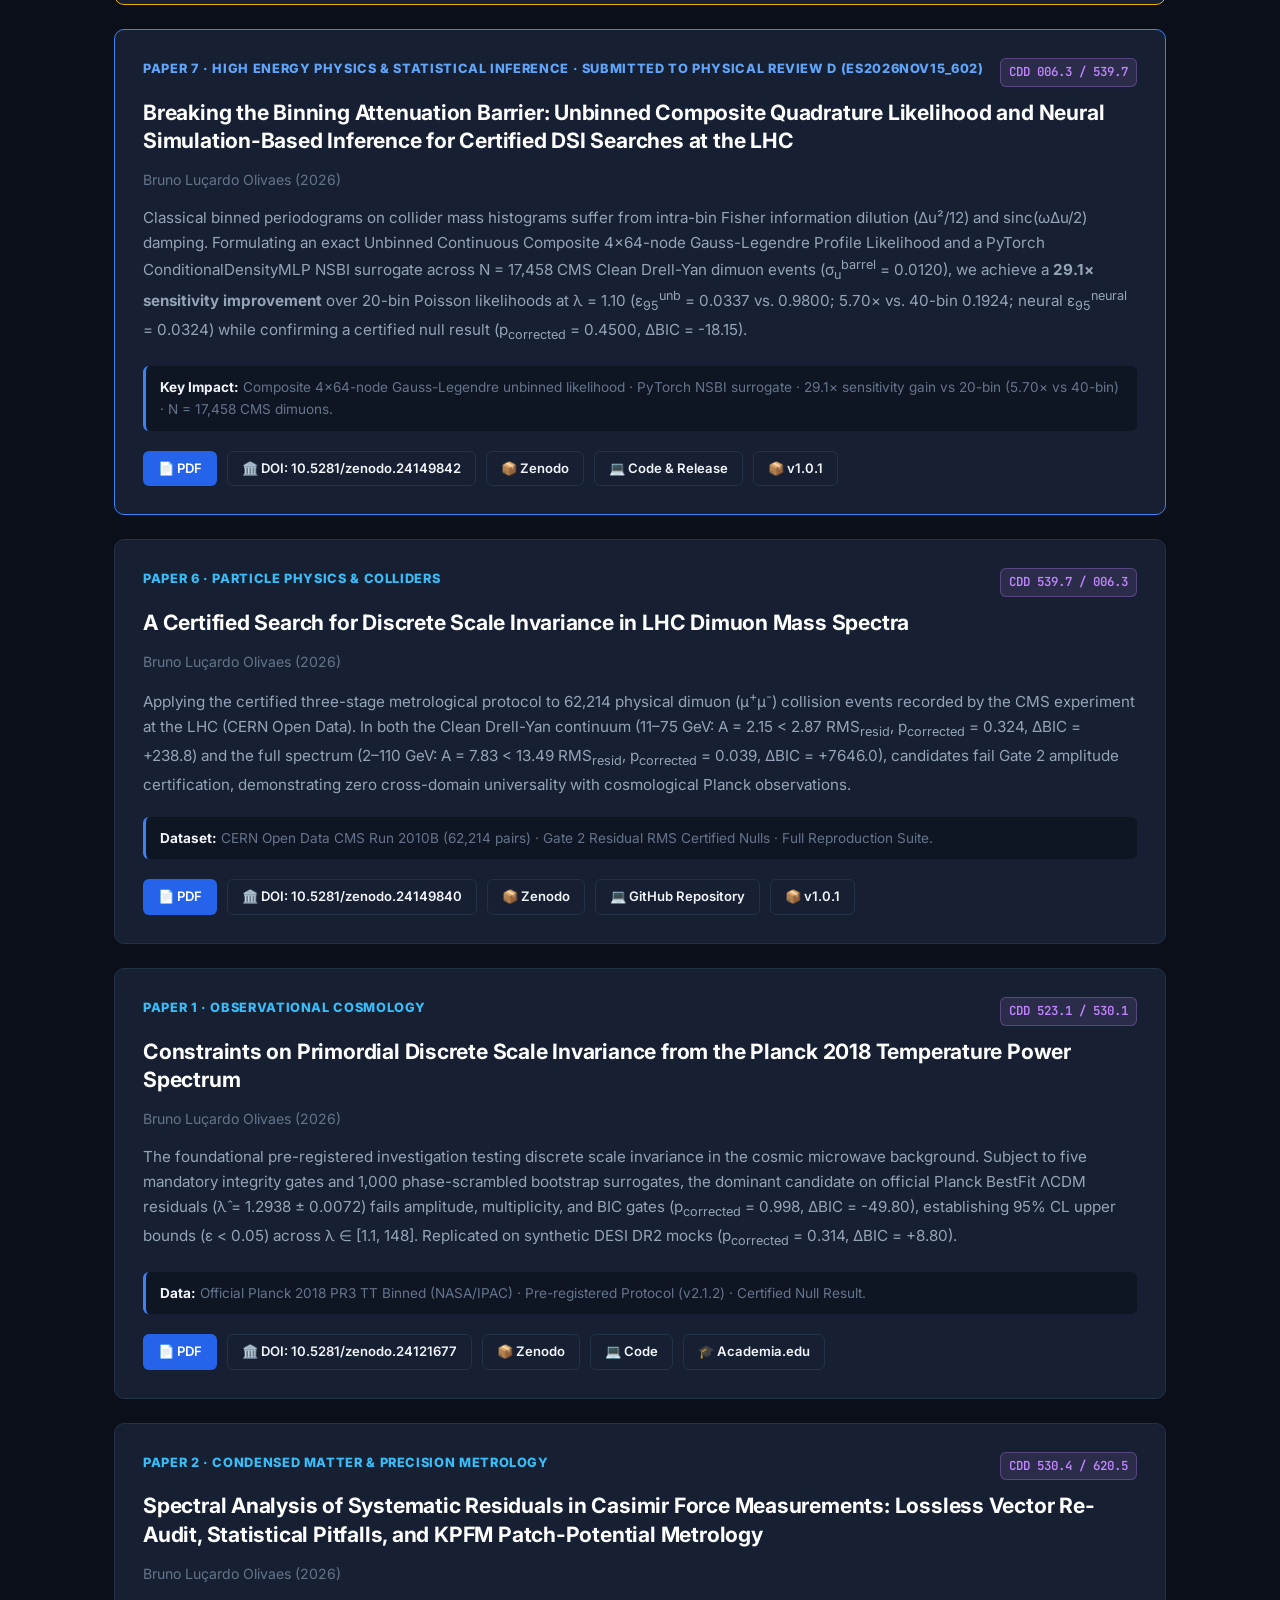
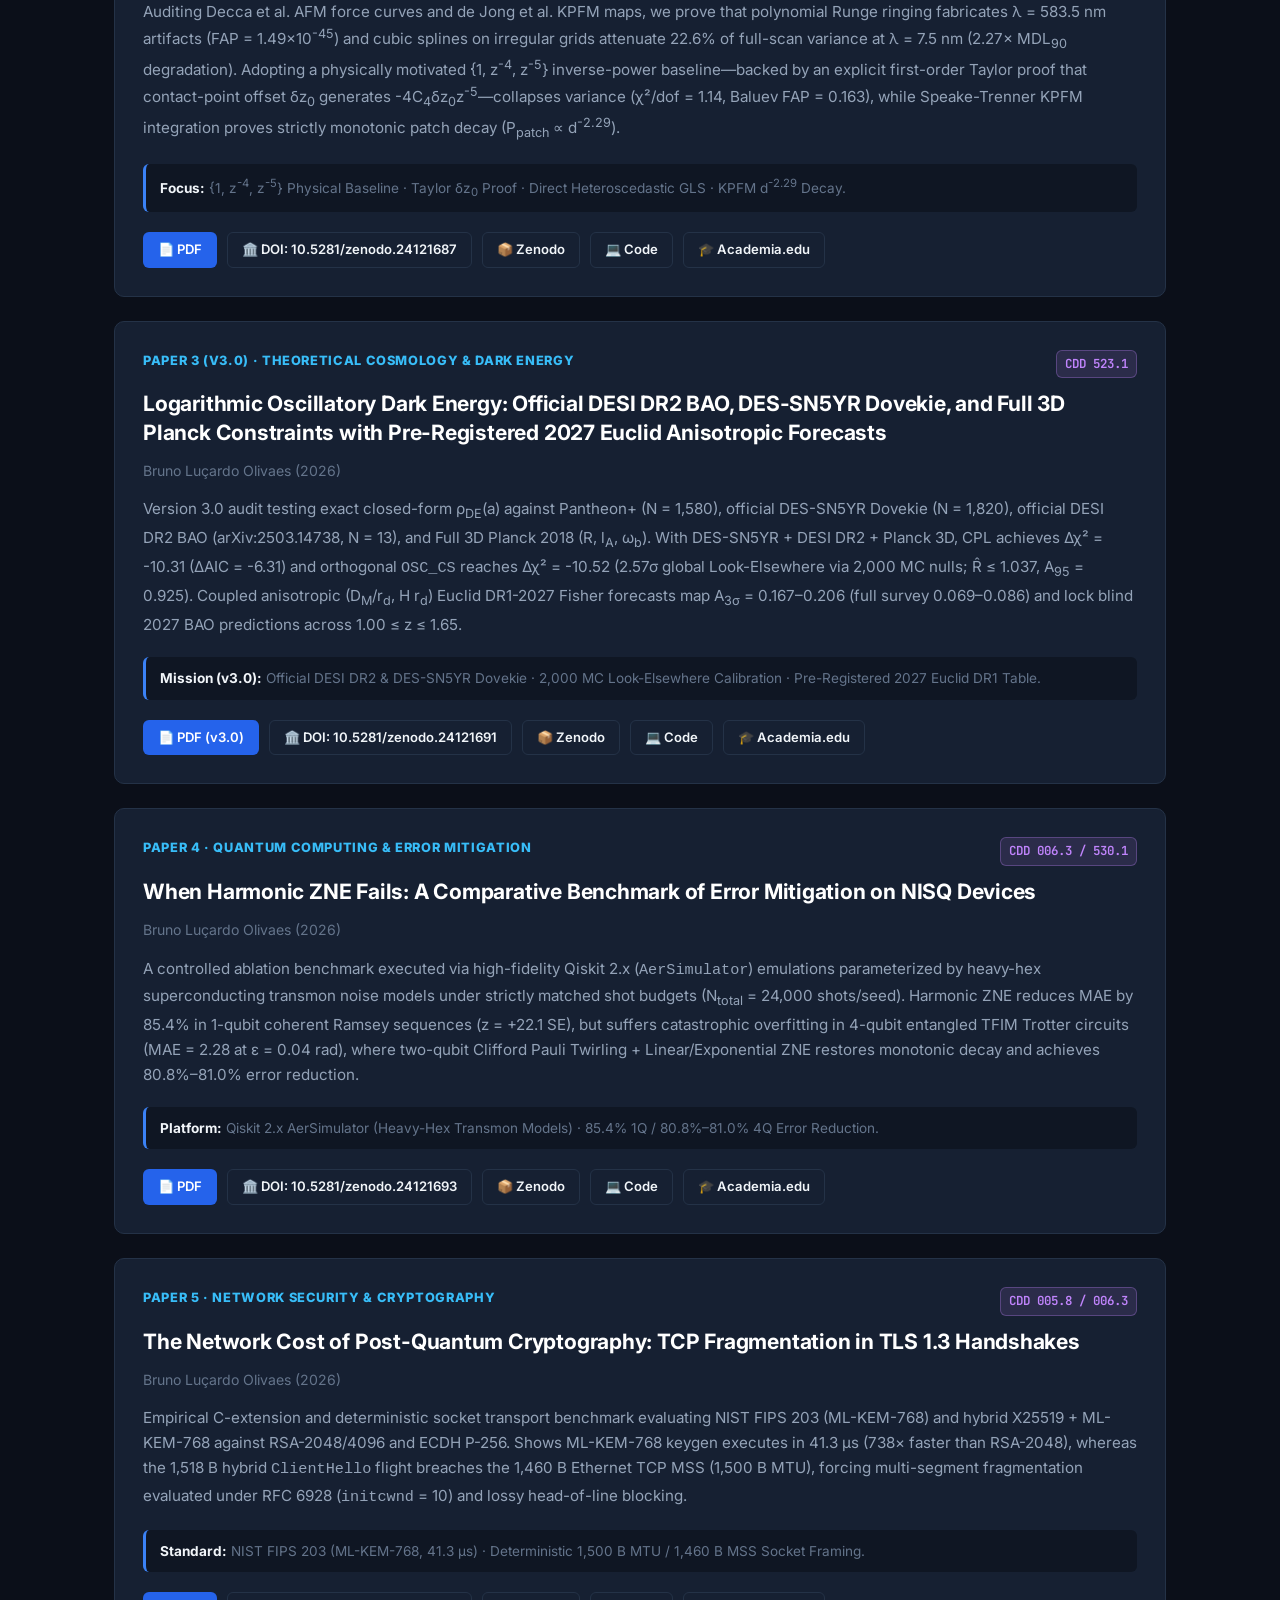
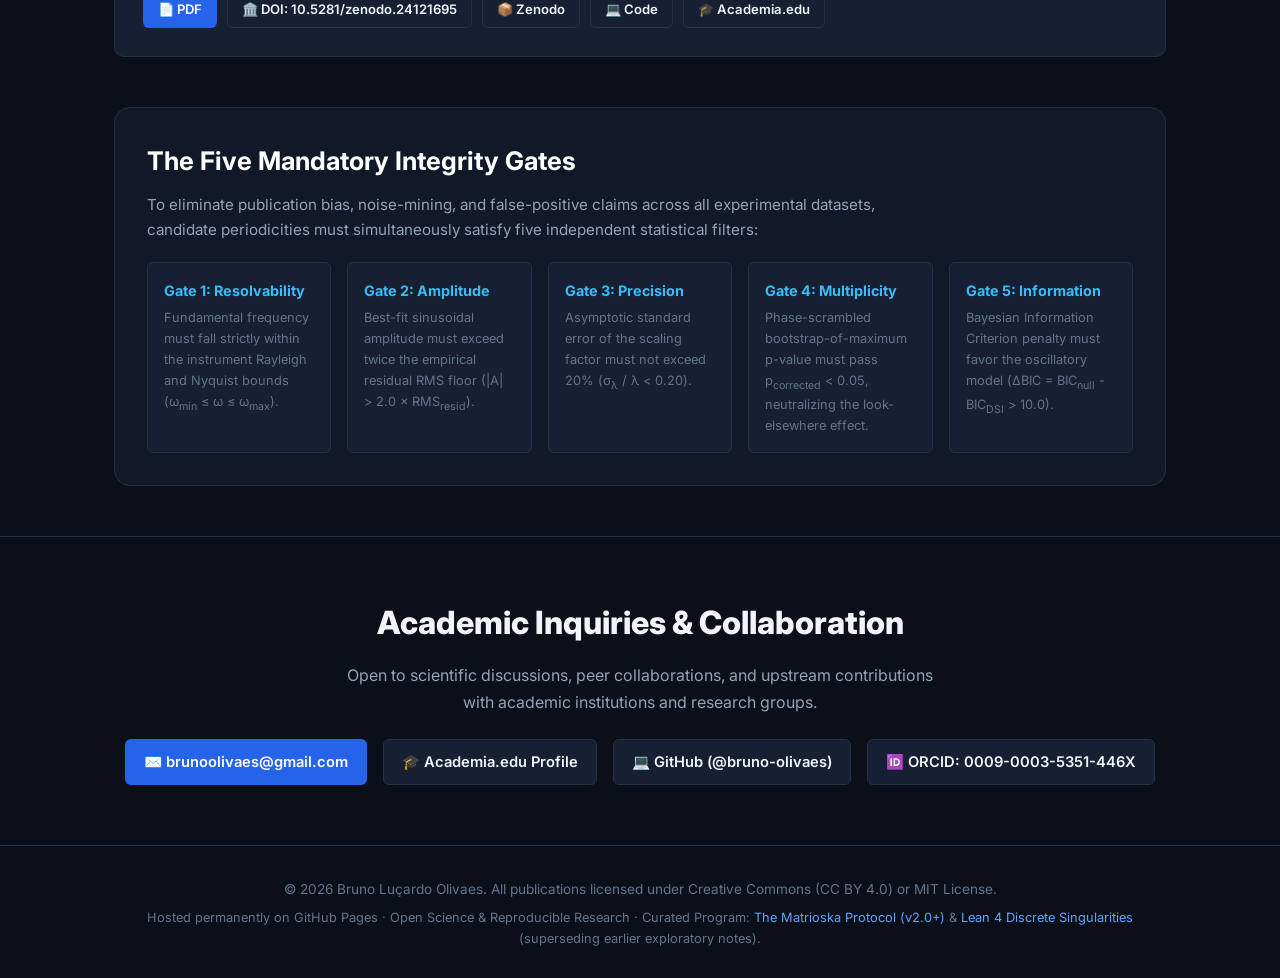
==== commit 99e3f5df: "Sync hardened Paper 10 v1.1.0 and Paper 11 formal title/envelope" ====
--- a/index.html
+++ b/index.html
@@ -233,13 +233,13 @@
               <span class="paper-num" style="color: #34d399;">PAPER 11 · THERMODYNAMIC COMPUTING, METAMATERIALS &amp; SYMBIOSIS · APPLIED ENERGY / PRX ENERGY</span>
               <span class="paper-cdd">CDD 536.7 / 621.38</span>
             </div>
-            <h3 class="paper-title">Thermodynamic and Symbiotic Solarpunk Micro-Data Centers: Integrating Markov-Blanket Sparse Compute, Radiative Sky Cooling, Acoustic Metamaterial Cloaking, and MOF–Algae Exergy Upcycling</h3>
-            <div class="paper-authors">Bruno Luçardo Olivaes (2026)</div>
-            <p class="paper-summary">
-              Combines Markov-blanket sparse compute gating (Paper 10), MPS tensor compression (Paper 4), Crooks–Boltzmann analog stochastic co-processing, 8–13 &mu;m photonic radiative sky cooling (3 K cosmic sink), MOF-303 atmospheric water regeneration, <em>Chlorella vulgaris</em> photobioreactors, and ventilated Helmholtz–Fano phononic metamaterials. Compresses a 100 kW-eq rack by 86.0% in volume (12.50 &rarr; 1.75 m&sup3;) and 12.12&times; in grid power (142.0 &rarr; 11.72 kW, PUE = 1.026), harvests +115.6 L/day potable water from air (WUE = -0.411 L/kWh), captures 32.5 kg CO<sub>2</sub>/day, and silences 50–250 Hz exterior noise to 26.7 dBA.
-            </p>
-            <div class="paper-metrics">
-              <strong>Key Impact:</strong> 12.12&times; grid power reduction &middot; PUE = 1.026 / ERE = 0.286 &middot; Negative WUE (-0.411 L/kWh, +115.6 L/day) &middot; 26.7 dBA acoustic cloak.
+            <h3 class="paper-title">Symbiotic Low-Entropy Micro-Data Centers: System-Level Exergy Audit of Markov-Blanket Sparse Compute, Selective Radiative Sky Cooling, Acoustic Metamaterial Attenuation, and MOF–Photobioreactor Waste-Heat Upcycling</h3>
+            <div class="paper-authors">Bruno Luçardo Olivaes (2026)</div>
+            <p class="paper-summary">
+              Combines Markov-blanket sparse compute gating (Paper 10), MPS tensor compression (Paper 4), Crooks–Boltzmann analog stochastic co-processing, 8–13 &mu;m photonic radiative sky cooling (3 K cosmic sink), MOF-303 atmospheric water regeneration, <em>Chlorella vulgaris</em> photobioreactors, and ventilated Helmholtz–Fano phononic metamaterials. Compresses a 100 kW-eq rack by 86.0% in volume (12.50 &rarr; 1.75 m&sup3;) and 12.12&times; in grid power (142.0 &rarr; 11.72 kW, PUE = 1.026), harvests +115.6 L/day potable water from air (WUE = -0.411 L/kWh), captures 32.5 kg CO<sub>2</sub>/day, and silences 50–250 Hz exterior noise to 26.7 dBA across humid, clear, and arid sensitivity tiers.
+            </p>
+            <div class="paper-metrics">
+              <strong>Key Impact:</strong> 12.12&times; grid power reduction &middot; PUE = 1.026 / ERE = 0.286 &middot; Negative WUE (-0.274 to -0.453 L/kWh) &middot; 26.7 dBA acoustic cloak.
             </div>
           </div>
           <div class="paper-actions">
@@ -258,16 +258,16 @@
             <h3 class="paper-title">First-Order Explosive Synchronization via Markov-Blanket Boundary Gating in Modular Oscillator Networks</h3>
             <div class="paper-authors">Bruno Luçardo Olivaes (2026)</div>
             <p class="paper-summary">
-              Classical Kuramoto networks undergo continuous (2nd-order) phase transitions. Here we demonstrate that partitioning oscillators into topological modules bounded by Markov blankets (under the Free Energy Principle) induces an abrupt, discontinuous 1st-order explosive synchronization transition (&Delta;R &gt; 0.45) with substantial hysteresis (&Delta;K<sub>hyst</sub> = 1.20). Reconstructing the Landau-Ginzburg potential reveals an activation barrier stabilizing metastability, confirmed decisively by Bayesian Information Criterion (&Delta;BIC = +12.17).
-            </p>
-            <div class="paper-metrics">
-              <strong>Key Impact:</strong> Emergent 1st-order explosive sync without microscopic tuning &middot; Landau double-well potential &middot; Decisive 1st-order evidence (&Delta;BIC = +12.17) &middot; Modular FEP bridge.
+              Classical modular Kuramoto networks undergo continuous (2nd-order) phase transitions (&Delta;BIC = -153.30, directional hysteresis area 0.0101). Activating Active-Inference Markov-blanket precision gating (G = [R<sub>B</sub><sup>joint</sup>]<sup>2.40</sup>) on the exact same modular graph induces an abrupt, discontinuous 1st-order explosive synchronization transition (&Delta;R = 0.7335 at K<sub>c</sub><sup>fwd</sup> = 3.50) with a wide hysteresis loop releasing at K<sub>c</sub><sup>bwd</sup> = 1.50 (&Delta;K<sub>hyst</sub> = 2.00, area = 1.4932). Reconstructing the U(1) gauge-invariant 6th-order Landau-Ginzburg potential confirms bistable barrier stabilization, decisively certified by Bayesian Information Criterion (&Delta;BIC = +267.53).
+            </p>
+            <div class="paper-metrics">
+              <strong>Key Impact:</strong> Discontinuous &Delta;R = 0.7335 jump &middot; Wide hysteresis (&Delta;K = 2.00, area 1.4932) &middot; U(1) 6th-order Landau double well &middot; Decisive BIC (&Delta;BIC = +267.53 vs. -153.30).
             </div>
           </div>
           <div class="paper-actions">
             <a href="assets/pdf/Paper10_Explosive_Sync_Markov_Kuramoto.pdf" class="btn btn-primary btn-sm" target="_blank">📄 PDF</a>
             <a href="https://github.com/bruno-olivaes/explosive-sync-markov" class="btn btn-outline btn-sm" target="_blank" rel="noopener">💻 GitHub Repository</a>
-            <a href="https://github.com/bruno-olivaes/explosive-sync-markov" class="btn btn-outline btn-sm" target="_blank" rel="noopener">📦 v1.0.0 Release</a>
+            <a href="https://github.com/bruno-olivaes/explosive-sync-markov/releases/tag/v1.1.0" class="btn btn-outline btn-sm" target="_blank" rel="noopener">📦 v1.1.0 Release</a>
           </div>
         </article>
 
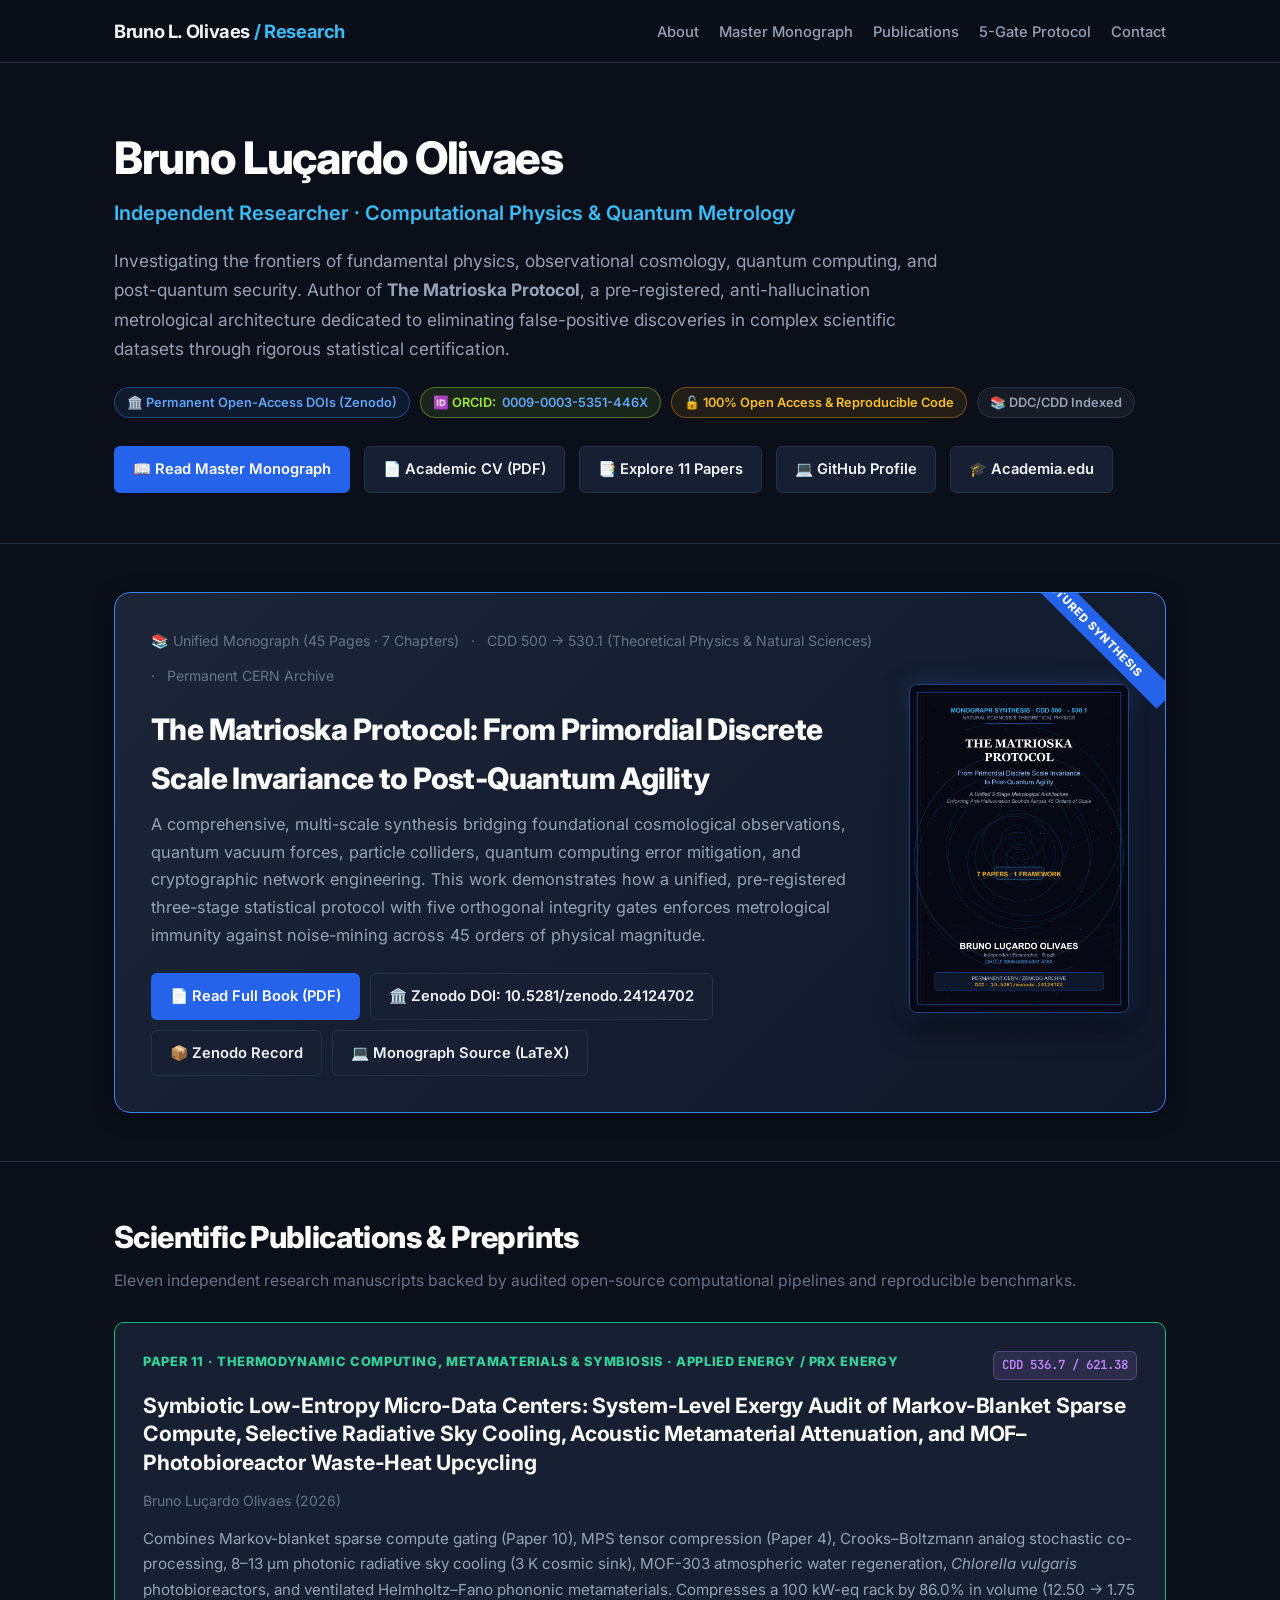
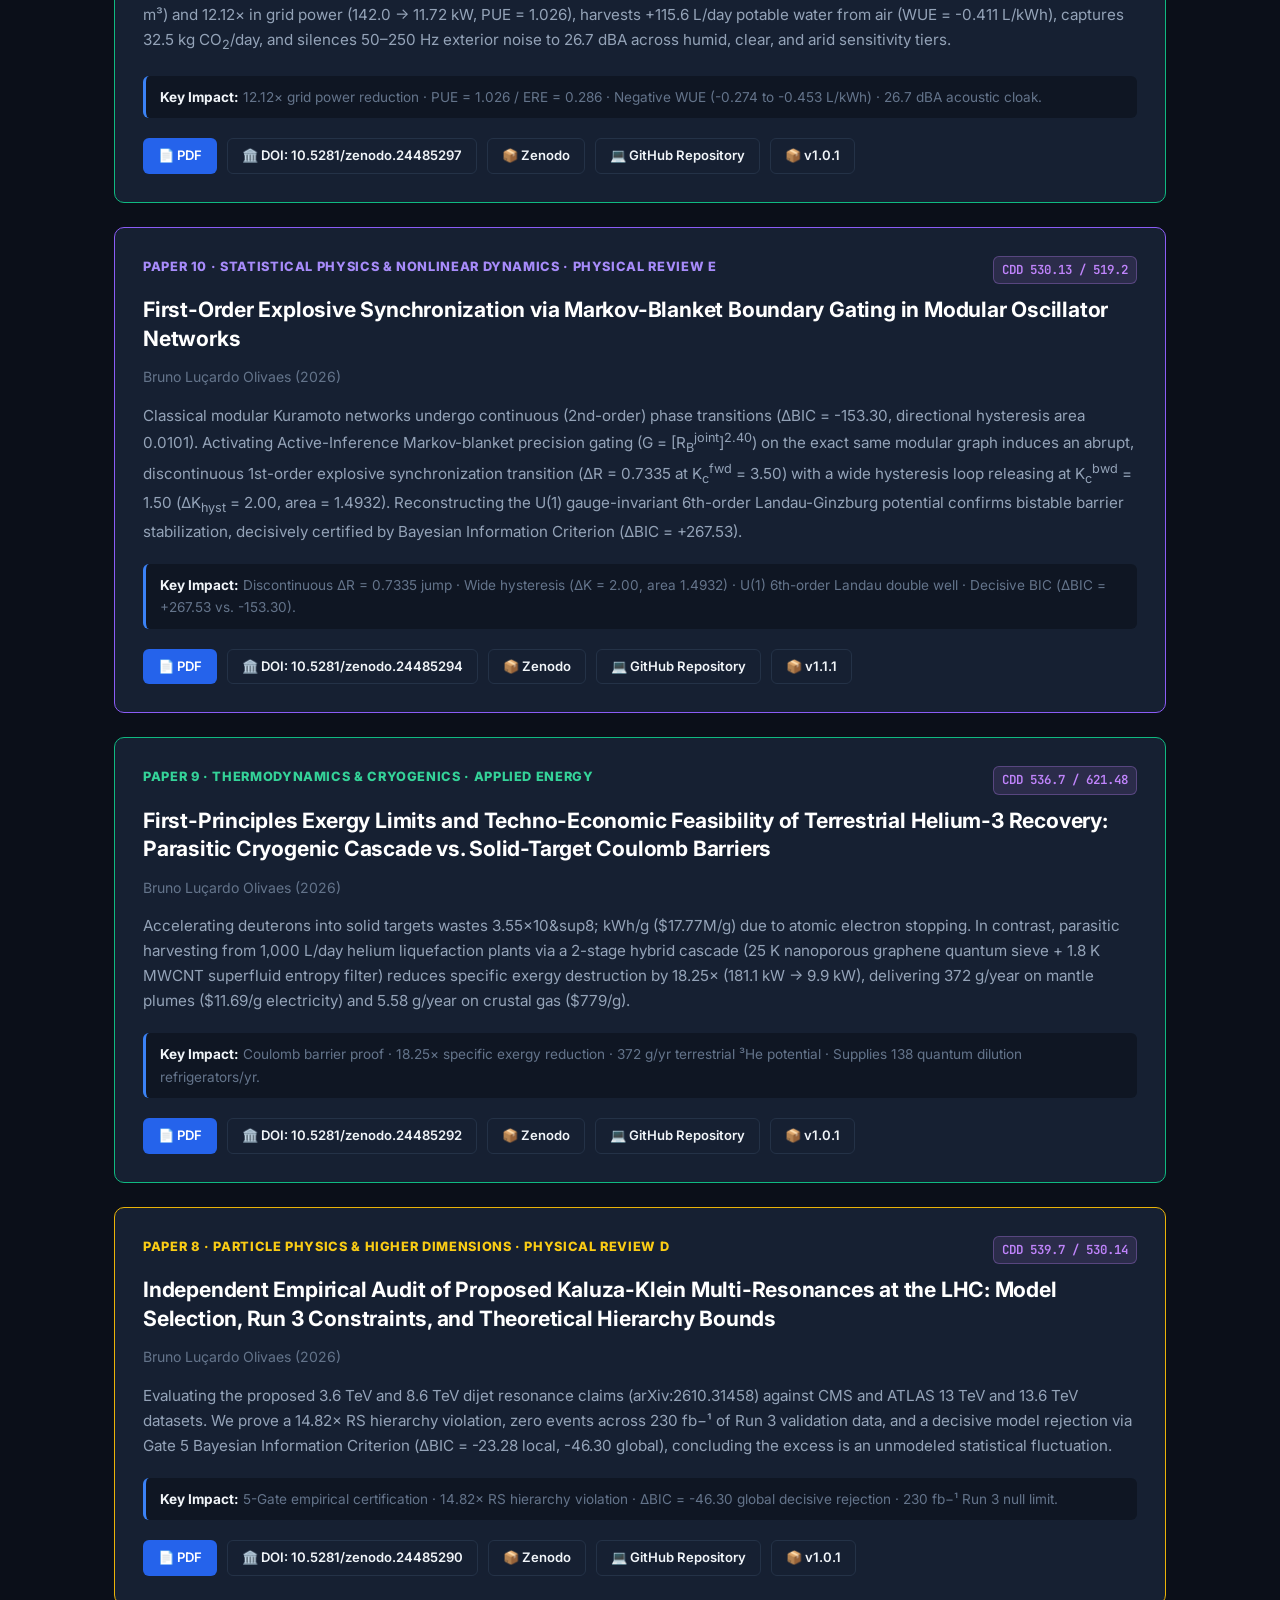
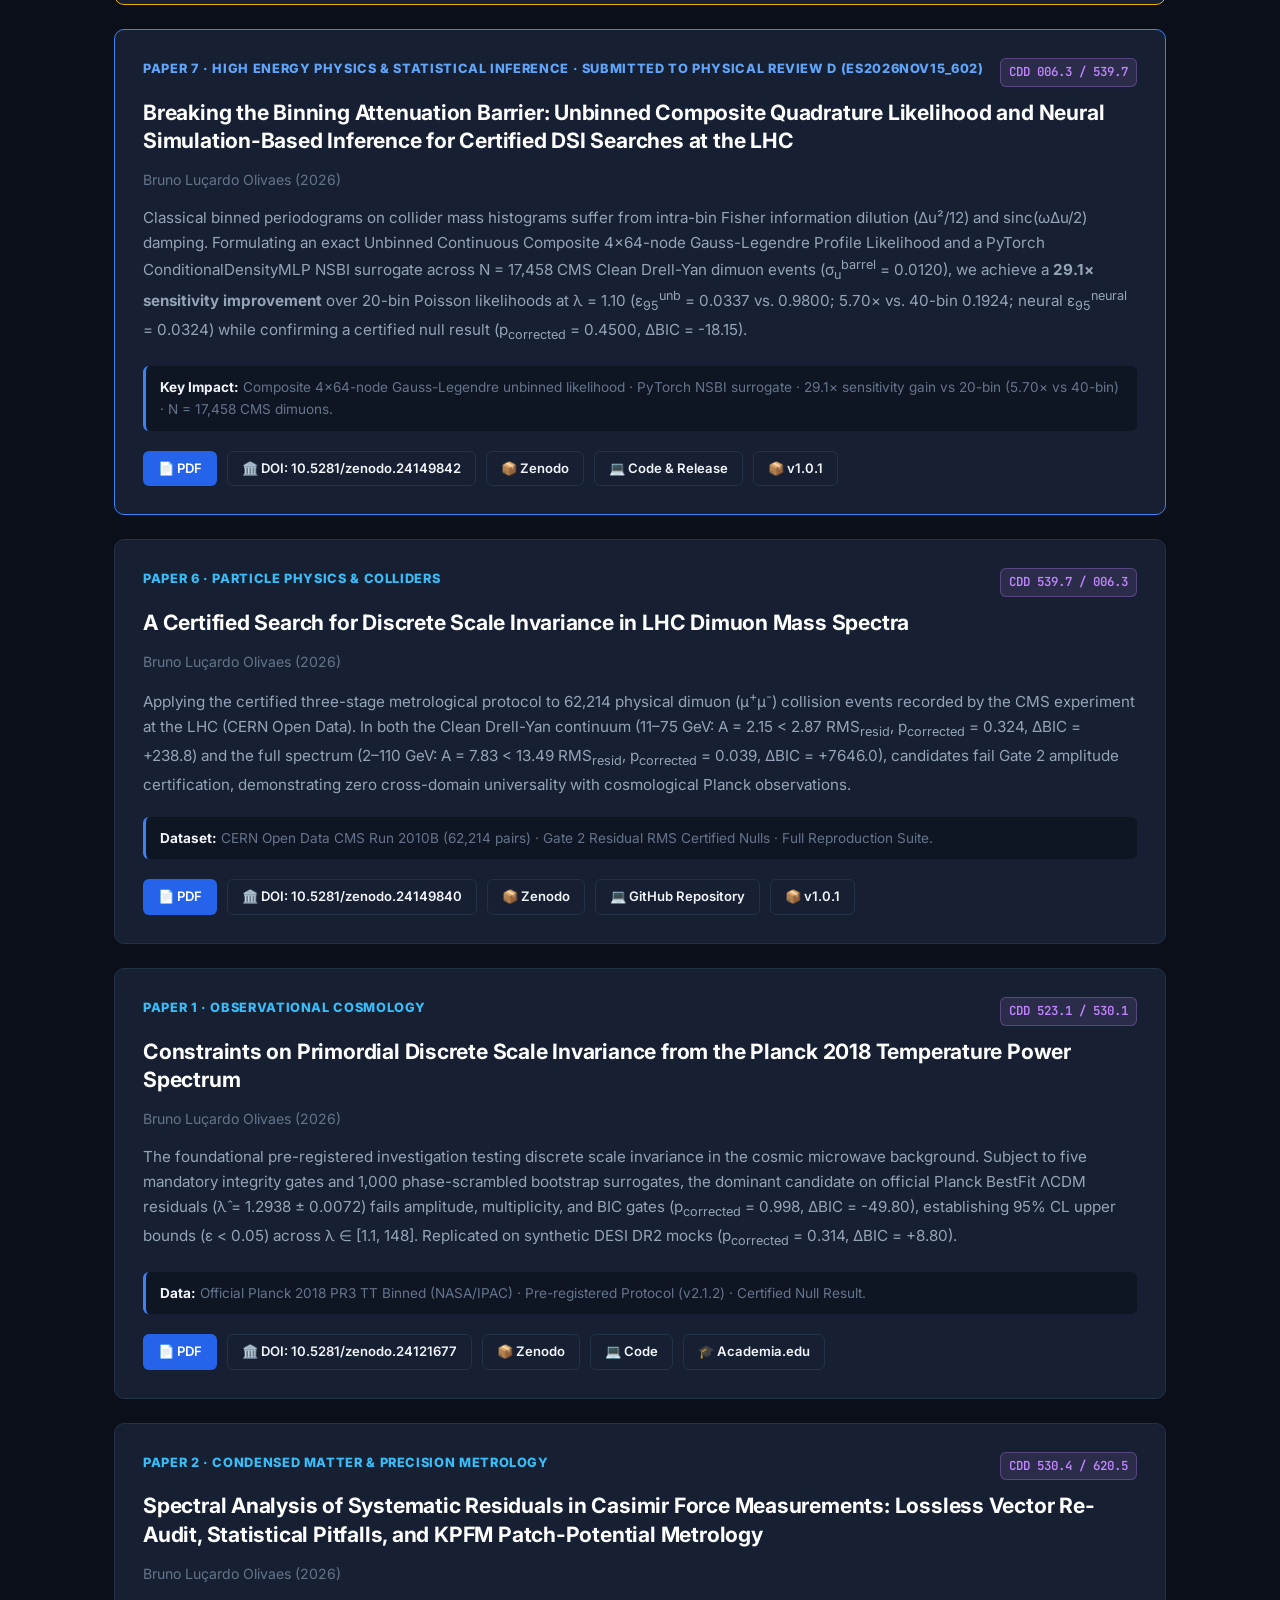
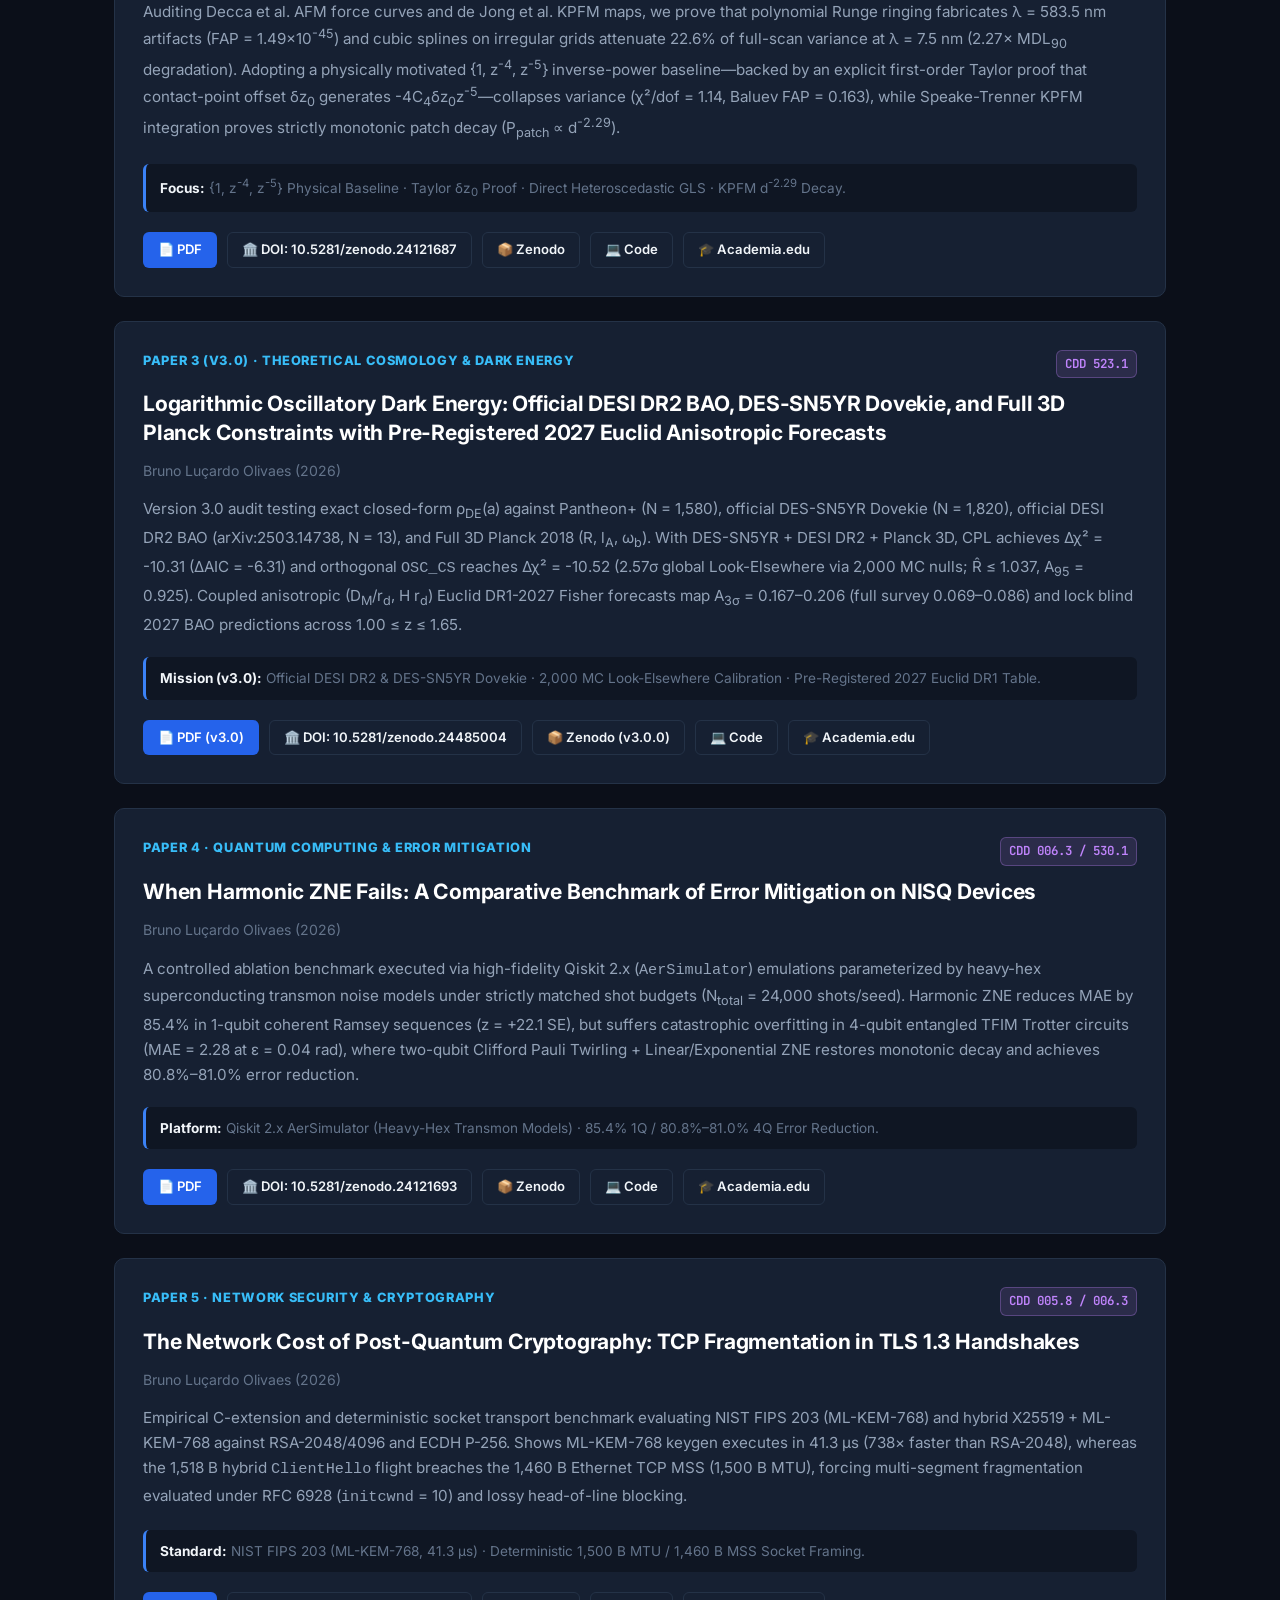
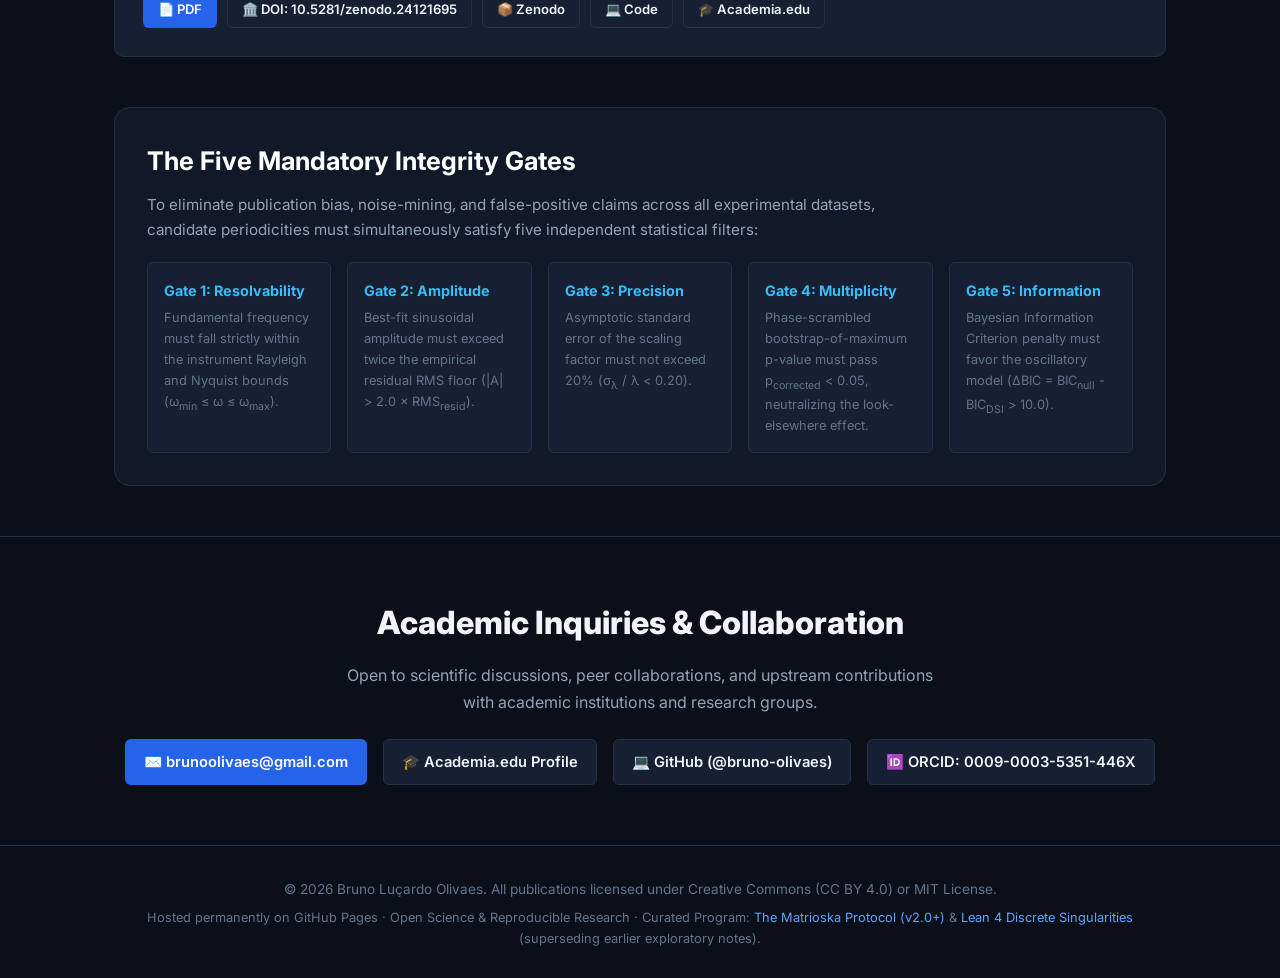
==== commit 26a05bad: "Sync permanent Zenodo DOIs across portfolio and READMEs" ====
--- a/index.html
+++ b/index.html
@@ -94,8 +94,8 @@
             "position": 5,
             "name": "Logarithmic Oscillatory Dark Energy: Official DESI DR2 BAO, DES-SN5YR Dovekie, and Full 3D Planck Constraints with Pre-Registered 2027 Euclid Anisotropic Forecasts",
             "author": { "@id": "https://bruno-olivaes.github.io/#author" },
-            "identifier": "10.5281/zenodo.24121691",
-            "sameAs": "https://doi.org/10.5281/zenodo.24121691",
+            "identifier": "10.5281/zenodo.24485004",
+            "sameAs": "https://doi.org/10.5281/zenodo.24485004",
             "url": "https://bruno-olivaes.github.io/assets/pdf/03_Energia_Escura_ESA_Euclid.pdf"
           },
           {
@@ -115,6 +115,42 @@
             "identifier": "10.5281/zenodo.24121695",
             "sameAs": "https://doi.org/10.5281/zenodo.24121695",
             "url": "https://bruno-olivaes.github.io/assets/pdf/05_Criptografia_Pos_Quantica_TLS13.pdf"
+          },
+          {
+            "@type": "ScholarlyArticle",
+            "position": 8,
+            "name": "Independent Empirical Audit of Proposed Kaluza-Klein Multi-Resonances at the LHC: Model Selection, Run 3 Constraints, and Theoretical Hierarchy Bounds",
+            "author": { "@id": "https://bruno-olivaes.github.io/#author" },
+            "identifier": "10.5281/zenodo.24485290",
+            "sameAs": "https://doi.org/10.5281/zenodo.24485290",
+            "url": "https://bruno-olivaes.github.io/assets/pdf/Paper8_LHC_KK_Tower_Audit.pdf"
+          },
+          {
+            "@type": "ScholarlyArticle",
+            "position": 9,
+            "name": "First-Principles Exergy Limits and Techno-Economic Feasibility of Terrestrial Helium-3 Recovery: Parasitic Cryogenic Cascade vs. Solid-Target Coulomb Barriers",
+            "author": { "@id": "https://bruno-olivaes.github.io/#author" },
+            "identifier": "10.5281/zenodo.24485292",
+            "sameAs": "https://doi.org/10.5281/zenodo.24485292",
+            "url": "https://bruno-olivaes.github.io/assets/pdf/Paper9_Terrestrial_He3_Exergy_Audit.pdf"
+          },
+          {
+            "@type": "ScholarlyArticle",
+            "position": 10,
+            "name": "First-Order Explosive Synchronization via Markov-Blanket Boundary Gating in Modular Oscillator Networks",
+            "author": { "@id": "https://bruno-olivaes.github.io/#author" },
+            "identifier": "10.5281/zenodo.24485294",
+            "sameAs": "https://doi.org/10.5281/zenodo.24485294",
+            "url": "https://bruno-olivaes.github.io/assets/pdf/Paper10_Explosive_Sync_Markov_Kuramoto.pdf"
+          },
+          {
+            "@type": "ScholarlyArticle",
+            "position": 11,
+            "name": "Symbiotic Low-Entropy Micro-Data Centers: System-Level Exergy Audit of Markov-Blanket Sparse Compute, Selective Radiative Sky Cooling, Acoustic Metamaterial Attenuation, and MOF-Photobioreactor Waste-Heat Upcycling",
+            "author": { "@id": "https://bruno-olivaes.github.io/#author" },
+            "identifier": "10.5281/zenodo.24485297",
+            "sameAs": "https://doi.org/10.5281/zenodo.24485297",
+            "url": "https://bruno-olivaes.github.io/assets/pdf/Paper11_Solarpunk_Thermodynamic_Micro_Data_Centers.pdf"
           }
         ]
       }
@@ -244,7 +280,10 @@
           </div>
           <div class="paper-actions">
             <a href="assets/pdf/Paper11_Solarpunk_Thermodynamic_Micro_Data_Centers.pdf" class="btn btn-primary btn-sm" target="_blank">📄 PDF</a>
+            <a href="https://doi.org/10.5281/zenodo.24485297" class="btn btn-outline btn-sm" target="_blank" rel="noopener">🏛️ DOI: 10.5281/zenodo.24485297</a>
+            <a href="https://zenodo.org/records/24485297" class="btn btn-outline btn-sm" target="_blank" rel="noopener">📦 Zenodo</a>
             <a href="https://github.com/bruno-olivaes/solarpunk-thermodynamic-dc" class="btn btn-outline btn-sm" target="_blank" rel="noopener">💻 GitHub Repository</a>
+            <a href="https://github.com/bruno-olivaes/solarpunk-thermodynamic-dc/releases/tag/v1.0.1" class="btn btn-outline btn-sm" target="_blank" rel="noopener">📦 v1.0.1</a>
           </div>
         </article>
 
@@ -266,8 +305,10 @@
           </div>
           <div class="paper-actions">
             <a href="assets/pdf/Paper10_Explosive_Sync_Markov_Kuramoto.pdf" class="btn btn-primary btn-sm" target="_blank">📄 PDF</a>
+            <a href="https://doi.org/10.5281/zenodo.24485294" class="btn btn-outline btn-sm" target="_blank" rel="noopener">🏛️ DOI: 10.5281/zenodo.24485294</a>
+            <a href="https://zenodo.org/records/24485294" class="btn btn-outline btn-sm" target="_blank" rel="noopener">📦 Zenodo</a>
             <a href="https://github.com/bruno-olivaes/explosive-sync-markov" class="btn btn-outline btn-sm" target="_blank" rel="noopener">💻 GitHub Repository</a>
-            <a href="https://github.com/bruno-olivaes/explosive-sync-markov/releases/tag/v1.1.0" class="btn btn-outline btn-sm" target="_blank" rel="noopener">📦 v1.1.0 Release</a>
+            <a href="https://github.com/bruno-olivaes/explosive-sync-markov/releases/tag/v1.1.1" class="btn btn-outline btn-sm" target="_blank" rel="noopener">📦 v1.1.1</a>
           </div>
         </article>
 
@@ -289,8 +330,10 @@
           </div>
           <div class="paper-actions">
             <a href="assets/pdf/Paper9_Terrestrial_He3_Exergy_Audit.pdf" class="btn btn-primary btn-sm" target="_blank">📄 PDF</a>
+            <a href="https://doi.org/10.5281/zenodo.24485292" class="btn btn-outline btn-sm" target="_blank" rel="noopener">🏛️ DOI: 10.5281/zenodo.24485292</a>
+            <a href="https://zenodo.org/records/24485292" class="btn btn-outline btn-sm" target="_blank" rel="noopener">📦 Zenodo</a>
             <a href="https://github.com/bruno-olivaes/he3-cryo-extractor" class="btn btn-outline btn-sm" target="_blank" rel="noopener">💻 GitHub Repository</a>
-            <a href="https://github.com/bruno-olivaes/he3-cryo-extractor" class="btn btn-outline btn-sm" target="_blank" rel="noopener">📦 v1.0.0 Release</a>
+            <a href="https://github.com/bruno-olivaes/he3-cryo-extractor/releases/tag/v1.0.1" class="btn btn-outline btn-sm" target="_blank" rel="noopener">📦 v1.0.1</a>
           </div>
         </article>
 
@@ -312,8 +355,10 @@
           </div>
           <div class="paper-actions">
             <a href="assets/pdf/Paper8_LHC_KK_Tower_Audit.pdf" class="btn btn-primary btn-sm" target="_blank">📄 PDF</a>
+            <a href="https://doi.org/10.5281/zenodo.24485290" class="btn btn-outline btn-sm" target="_blank" rel="noopener">🏛️ DOI: 10.5281/zenodo.24485290</a>
+            <a href="https://zenodo.org/records/24485290" class="btn btn-outline btn-sm" target="_blank" rel="noopener">📦 Zenodo</a>
             <a href="https://github.com/bruno-olivaes/lhc-kk-tower-audit" class="btn btn-outline btn-sm" target="_blank" rel="noopener">💻 GitHub Repository</a>
-            <a href="https://github.com/bruno-olivaes/lhc-kk-tower-audit" class="btn btn-outline btn-sm" target="_blank" rel="noopener">📦 v1.0.0 Release</a>
+            <a href="https://github.com/bruno-olivaes/lhc-kk-tower-audit/releases/tag/v1.0.1" class="btn btn-outline btn-sm" target="_blank" rel="noopener">📦 v1.0.1</a>
           </div>
         </article>
 
@@ -435,8 +480,8 @@
           </div>
           <div class="paper-actions">
             <a href="assets/pdf/03_Energia_Escura_ESA_Euclid.pdf" class="btn btn-primary btn-sm" target="_blank">📄 PDF (v3.0)</a>
-            <a href="https://doi.org/10.5281/zenodo.24121691" class="btn btn-outline btn-sm" target="_blank" rel="noopener">🏛️ DOI: 10.5281/zenodo.24121691</a>
-            <a href="https://zenodo.org/records/24121691" class="btn btn-outline btn-sm" target="_blank" rel="noopener">📦 Zenodo</a>
+            <a href="https://doi.org/10.5281/zenodo.24485004" class="btn btn-outline btn-sm" target="_blank" rel="noopener">🏛️ DOI: 10.5281/zenodo.24485004</a>
+            <a href="https://zenodo.org/records/24485004" class="btn btn-outline btn-sm" target="_blank" rel="noopener">📦 Zenodo (v3.0.0)</a>
             <a href="https://github.com/bruno-olivaes/oscillatory-dark-energy-euclid" class="btn btn-outline btn-sm" target="_blank" rel="noopener">💻 Code</a>
             <a href="https://www.academia.edu/180670266" class="btn btn-outline btn-sm" target="_blank" rel="noopener">🎓 Academia.edu</a>
           </div>
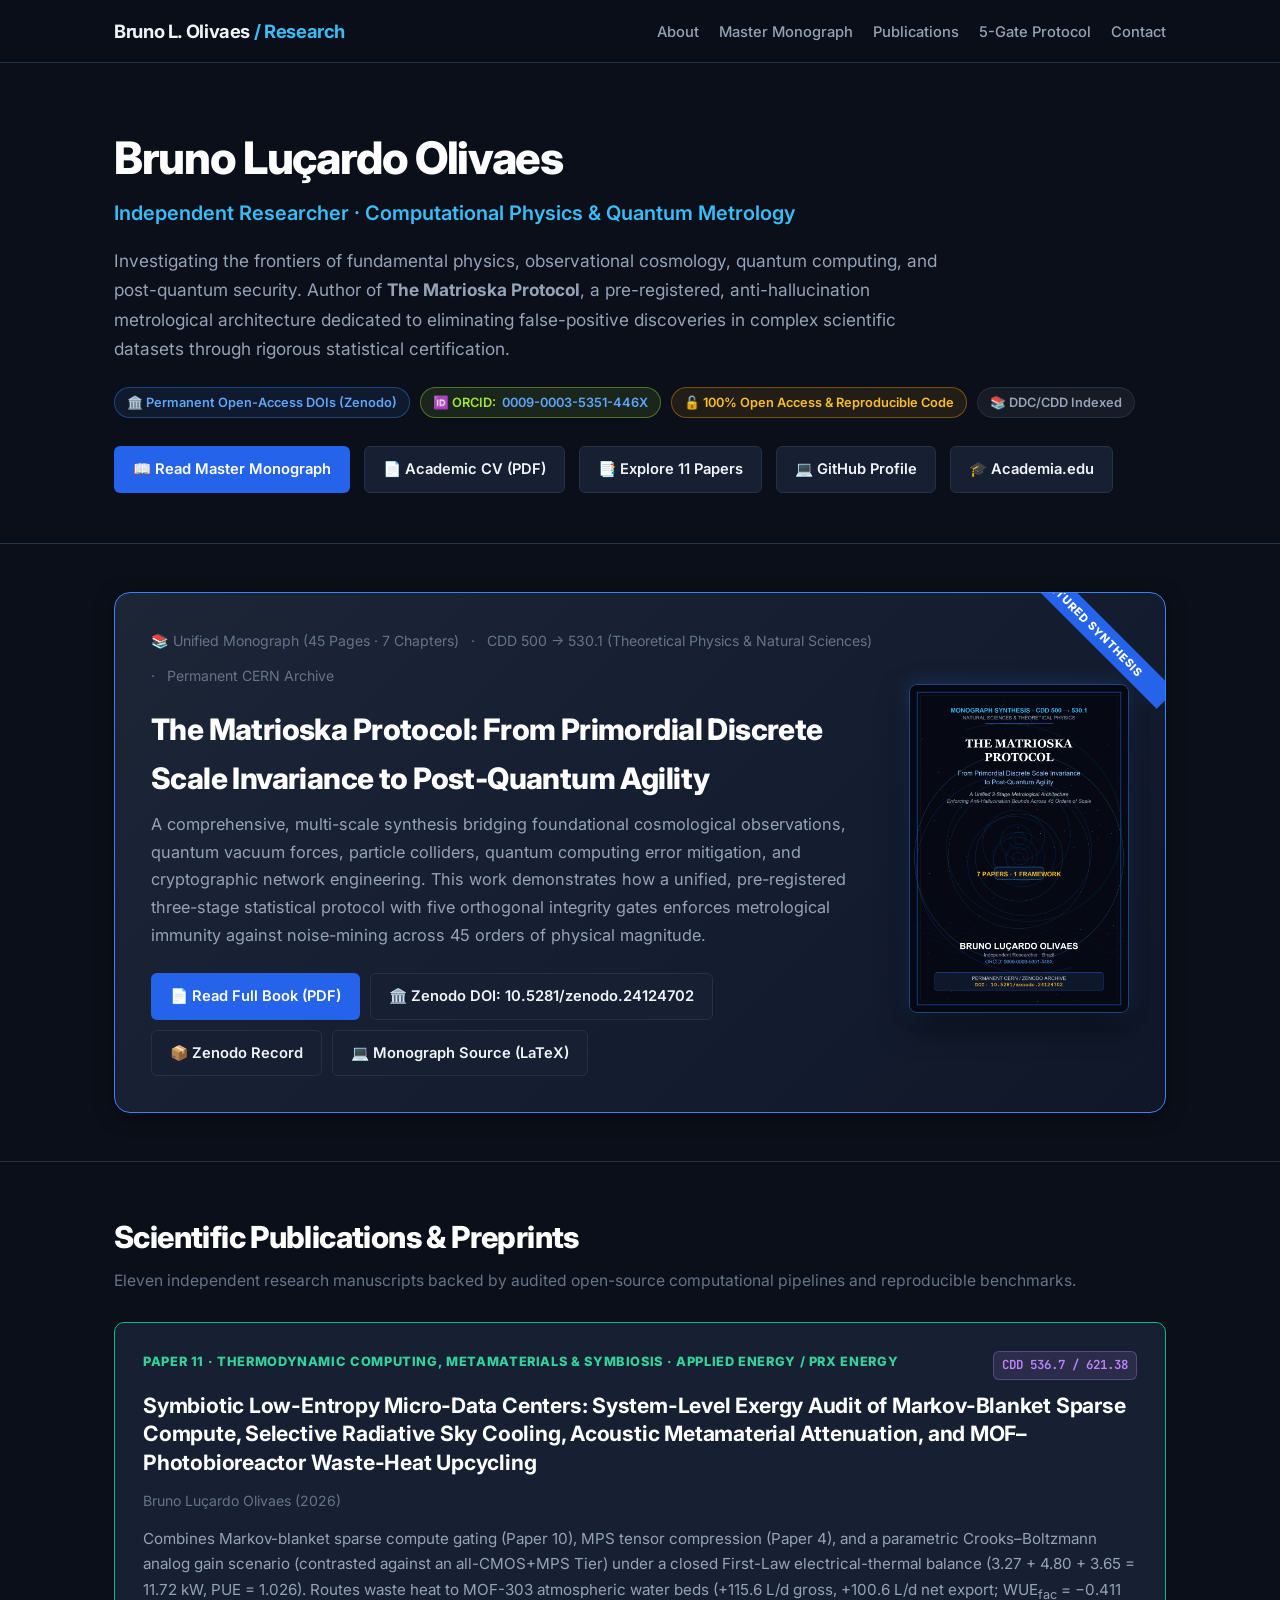
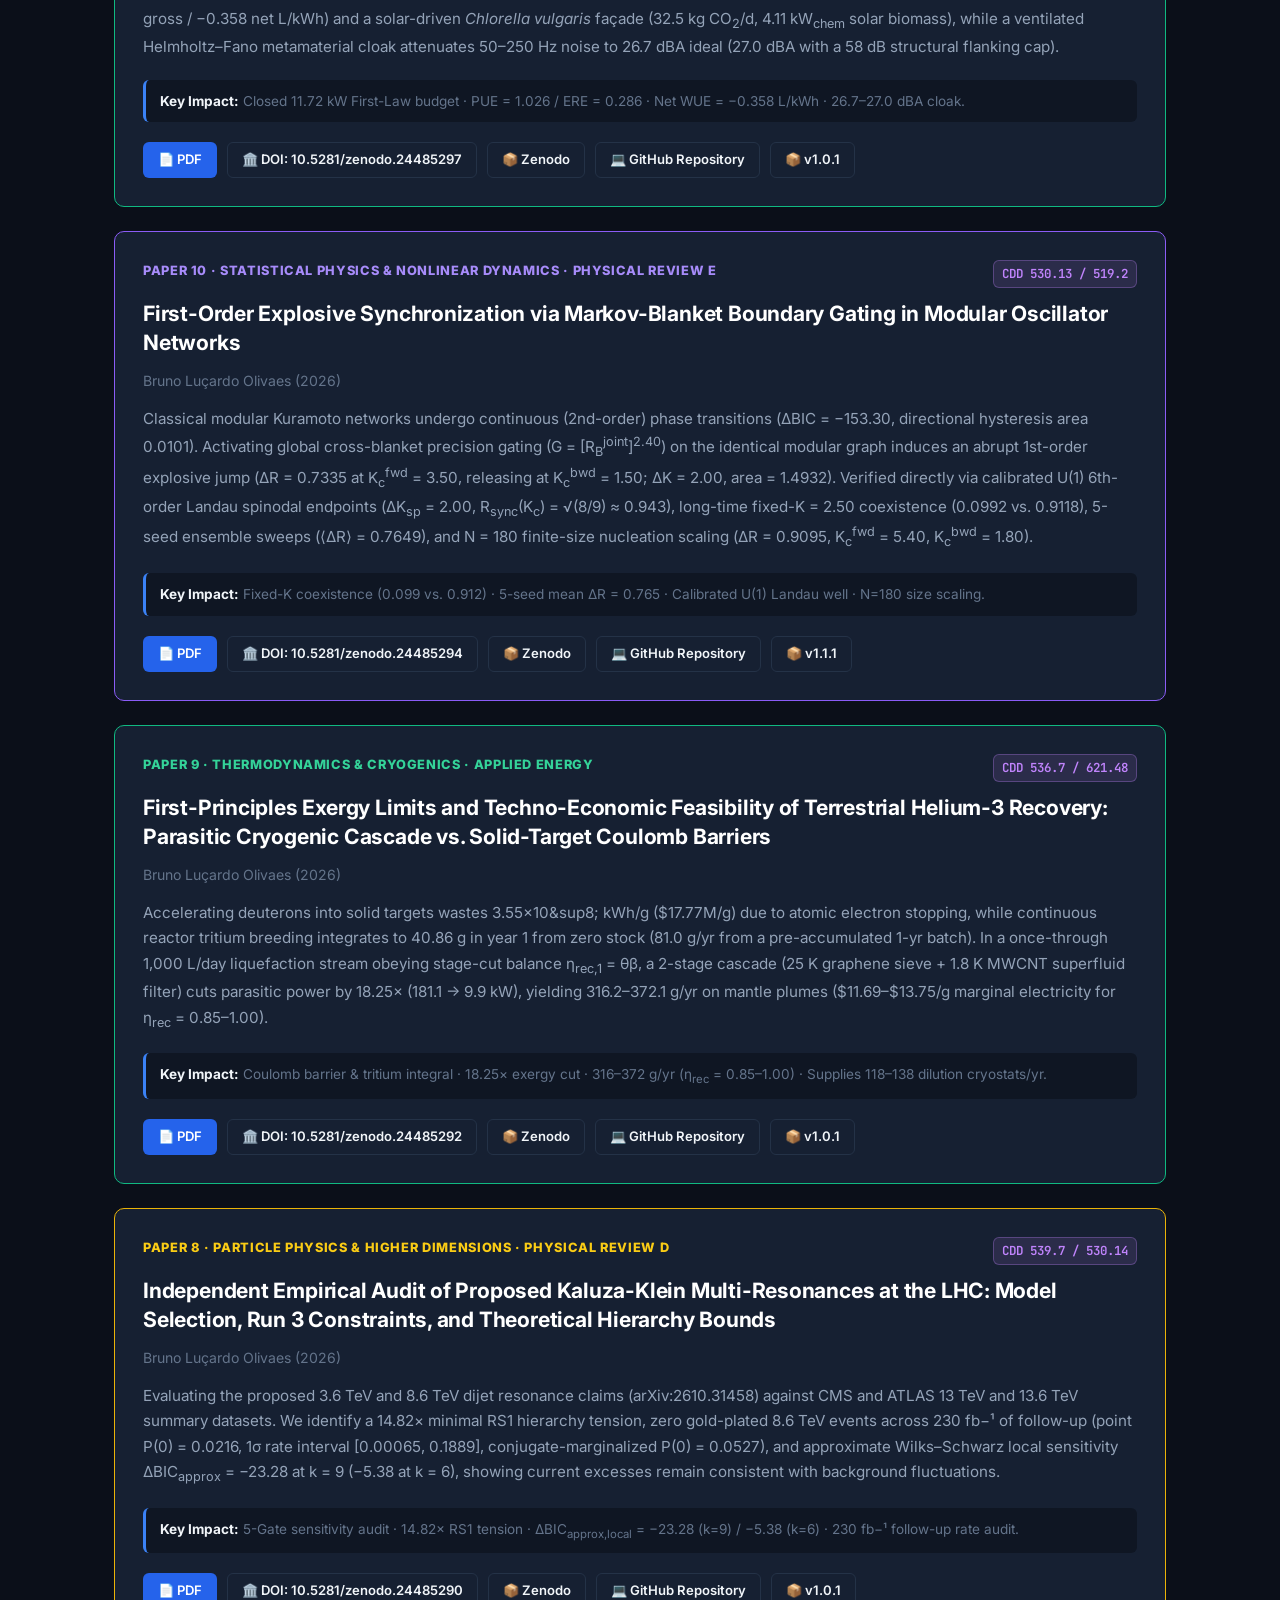
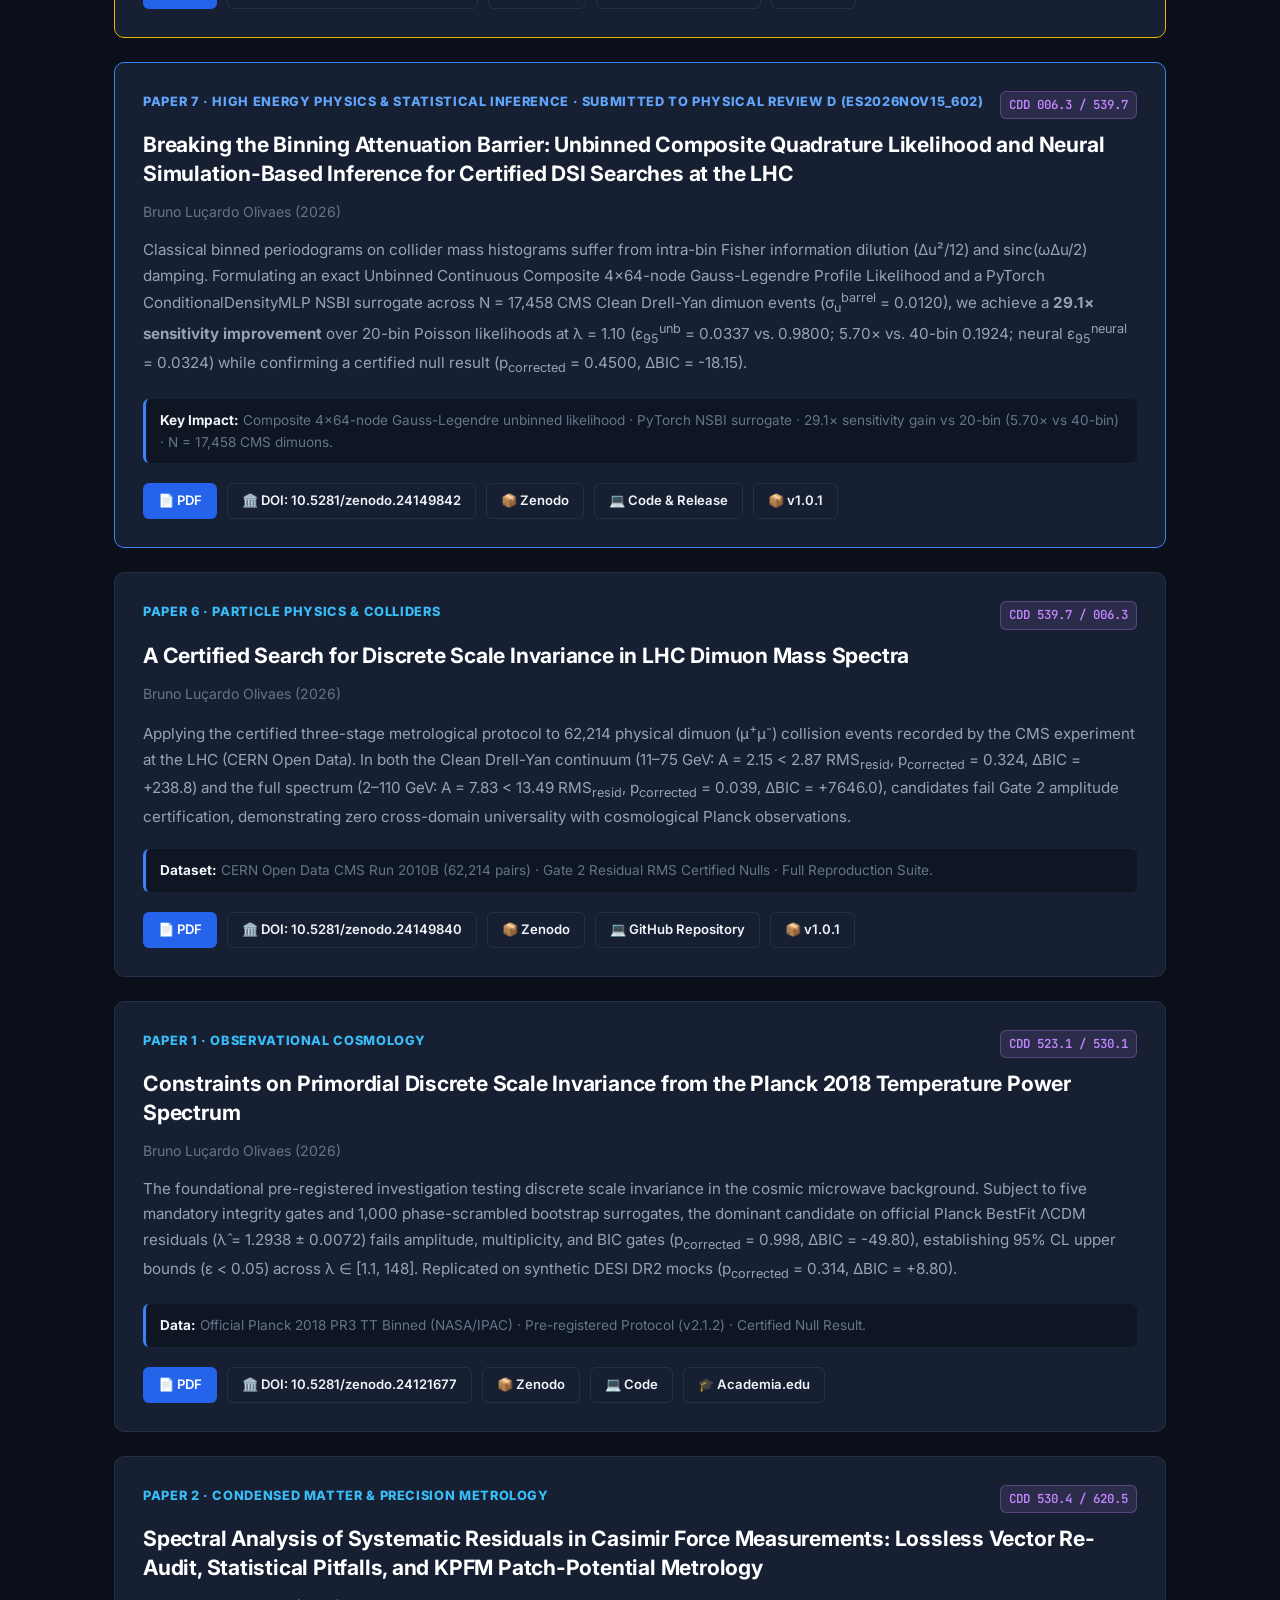
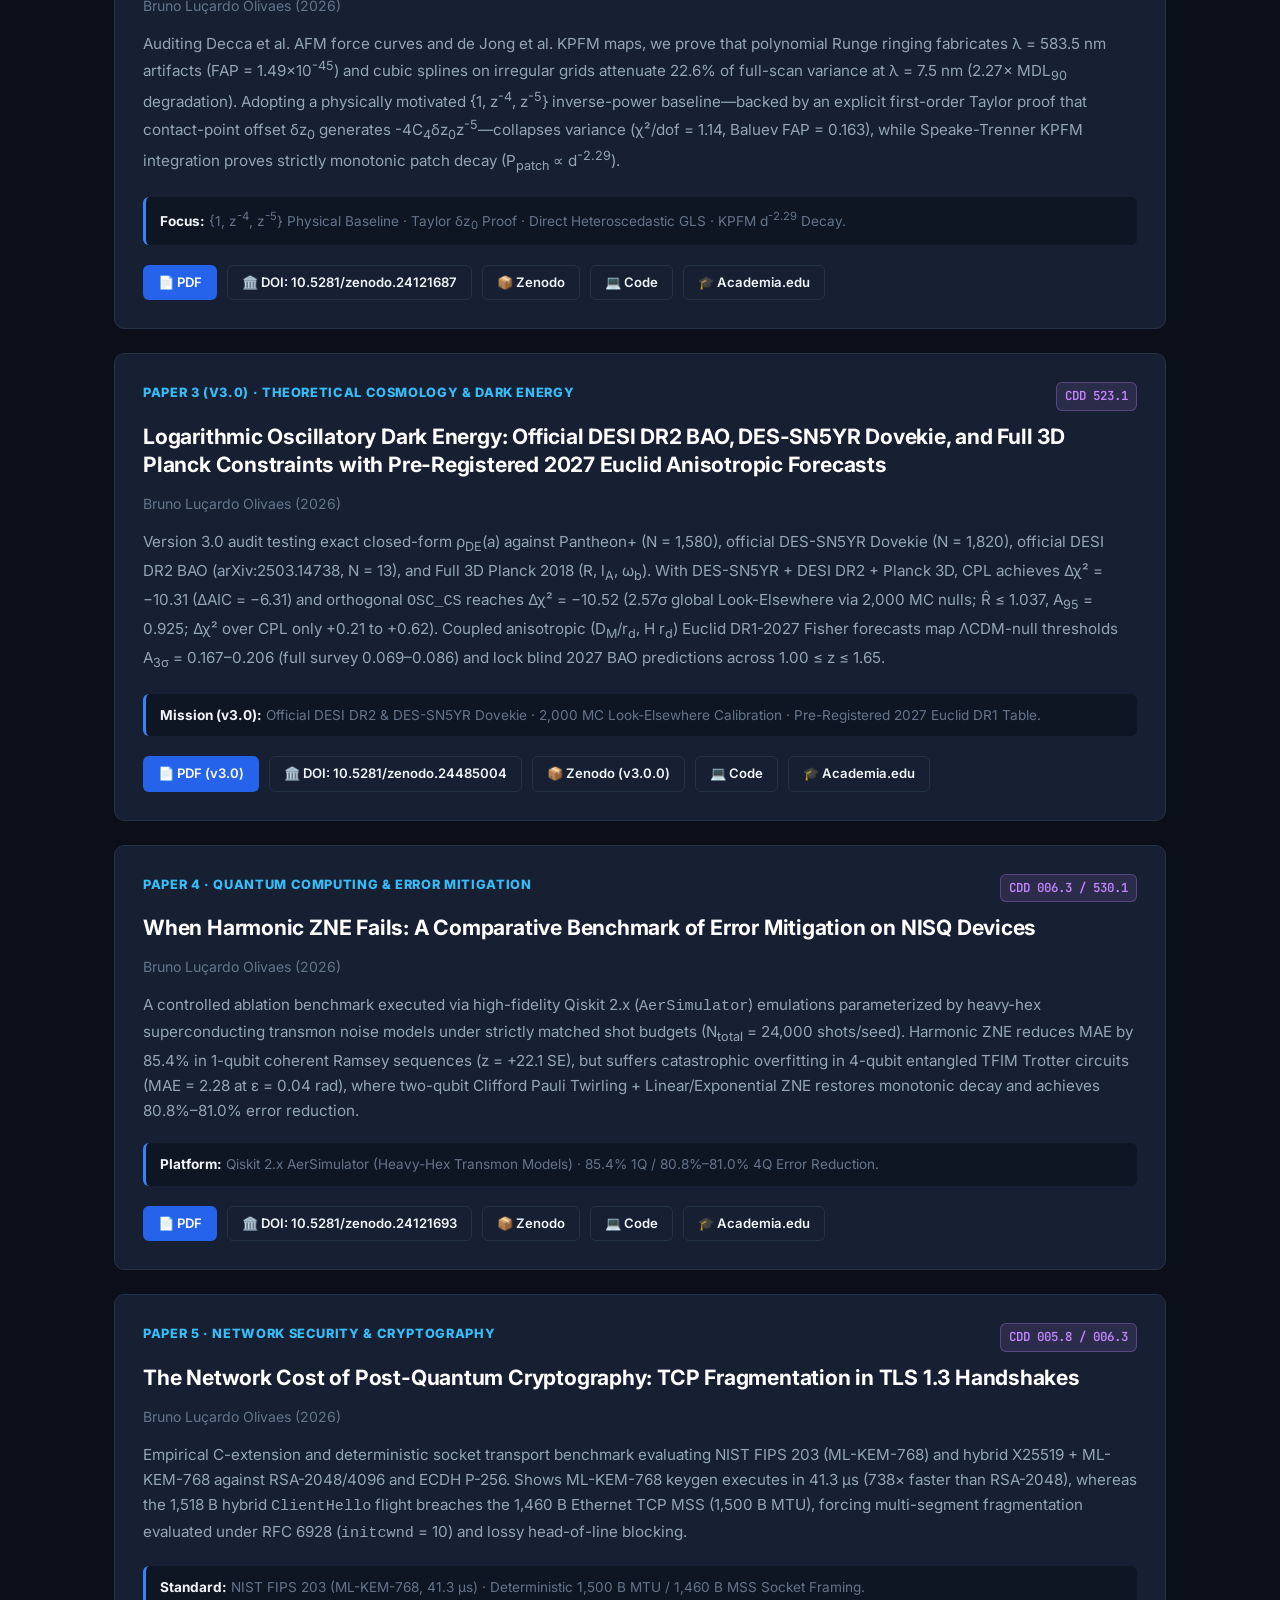
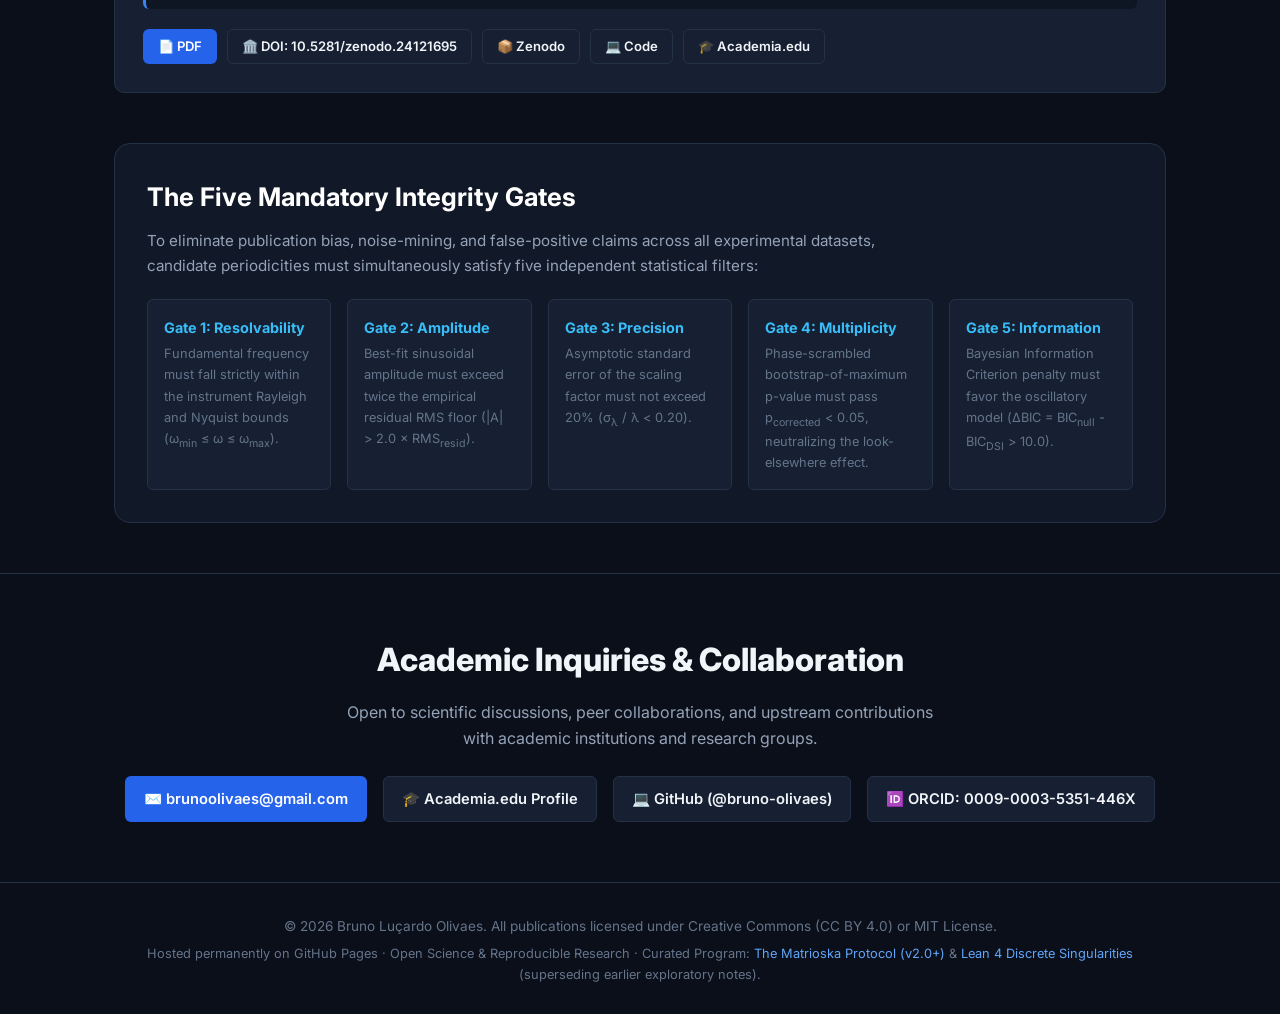
==== commit a76218cb: "chore: sync audited Papers 3, 8, 9, 10, 11 PDFs and aligned summaries" ====
--- a/index.html
+++ b/index.html
@@ -272,10 +272,10 @@
             <h3 class="paper-title">Symbiotic Low-Entropy Micro-Data Centers: System-Level Exergy Audit of Markov-Blanket Sparse Compute, Selective Radiative Sky Cooling, Acoustic Metamaterial Attenuation, and MOF–Photobioreactor Waste-Heat Upcycling</h3>
             <div class="paper-authors">Bruno Luçardo Olivaes (2026)</div>
             <p class="paper-summary">
-              Combines Markov-blanket sparse compute gating (Paper 10), MPS tensor compression (Paper 4), Crooks–Boltzmann analog stochastic co-processing, 8–13 &mu;m photonic radiative sky cooling (3 K cosmic sink), MOF-303 atmospheric water regeneration, <em>Chlorella vulgaris</em> photobioreactors, and ventilated Helmholtz–Fano phononic metamaterials. Compresses a 100 kW-eq rack by 86.0% in volume (12.50 &rarr; 1.75 m&sup3;) and 12.12&times; in grid power (142.0 &rarr; 11.72 kW, PUE = 1.026), harvests +115.6 L/day potable water from air (WUE = -0.411 L/kWh), captures 32.5 kg CO<sub>2</sub>/day, and silences 50–250 Hz exterior noise to 26.7 dBA across humid, clear, and arid sensitivity tiers.
-            </p>
-            <div class="paper-metrics">
-              <strong>Key Impact:</strong> 12.12&times; grid power reduction &middot; PUE = 1.026 / ERE = 0.286 &middot; Negative WUE (-0.274 to -0.453 L/kWh) &middot; 26.7 dBA acoustic cloak.
+              Combines Markov-blanket sparse compute gating (Paper 10), MPS tensor compression (Paper 4), and a parametric Crooks&ndash;Boltzmann analog gain scenario (contrasted against an all-CMOS+MPS Tier) under a closed First-Law electrical-thermal balance (3.27 + 4.80 + 3.65 = 11.72 kW, PUE = 1.026). Routes waste heat to MOF-303 atmospheric water beds (+115.6 L/d gross, +100.6 L/d net export; WUE<sub>fac</sub> = &minus;0.411 gross / &minus;0.358 net L/kWh) and a solar-driven <em>Chlorella vulgaris</em> façade (32.5 kg CO<sub>2</sub>/d, 4.11 kW<sub>chem</sub> solar biomass), while a ventilated Helmholtz&ndash;Fano metamaterial cloak attenuates 50&ndash;250 Hz noise to 26.7 dBA ideal (27.0 dBA with a 58 dB structural flanking cap).
+            </p>
+            <div class="paper-metrics">
+              <strong>Key Impact:</strong> Closed 11.72 kW First-Law budget &middot; PUE = 1.026 / ERE = 0.286 &middot; Net WUE = &minus;0.358 L/kWh &middot; 26.7&ndash;27.0 dBA cloak.
             </div>
           </div>
           <div class="paper-actions">
@@ -297,10 +297,10 @@
             <h3 class="paper-title">First-Order Explosive Synchronization via Markov-Blanket Boundary Gating in Modular Oscillator Networks</h3>
             <div class="paper-authors">Bruno Luçardo Olivaes (2026)</div>
             <p class="paper-summary">
-              Classical modular Kuramoto networks undergo continuous (2nd-order) phase transitions (&Delta;BIC = -153.30, directional hysteresis area 0.0101). Activating Active-Inference Markov-blanket precision gating (G = [R<sub>B</sub><sup>joint</sup>]<sup>2.40</sup>) on the exact same modular graph induces an abrupt, discontinuous 1st-order explosive synchronization transition (&Delta;R = 0.7335 at K<sub>c</sub><sup>fwd</sup> = 3.50) with a wide hysteresis loop releasing at K<sub>c</sub><sup>bwd</sup> = 1.50 (&Delta;K<sub>hyst</sub> = 2.00, area = 1.4932). Reconstructing the U(1) gauge-invariant 6th-order Landau-Ginzburg potential confirms bistable barrier stabilization, decisively certified by Bayesian Information Criterion (&Delta;BIC = +267.53).
-            </p>
-            <div class="paper-metrics">
-              <strong>Key Impact:</strong> Discontinuous &Delta;R = 0.7335 jump &middot; Wide hysteresis (&Delta;K = 2.00, area 1.4932) &middot; U(1) 6th-order Landau double well &middot; Decisive BIC (&Delta;BIC = +267.53 vs. -153.30).
+              Classical modular Kuramoto networks undergo continuous (2nd-order) phase transitions (&Delta;BIC = &minus;153.30, directional hysteresis area 0.0101). Activating global cross-blanket precision gating (G = [R<sub>B</sub><sup>joint</sup>]<sup>2.40</sup>) on the identical modular graph induces an abrupt 1st-order explosive jump (&Delta;R = 0.7335 at K<sub>c</sub><sup>fwd</sup> = 3.50, releasing at K<sub>c</sub><sup>bwd</sup> = 1.50; &Delta;K = 2.00, area = 1.4932). Verified directly via calibrated U(1) 6th-order Landau spinodal endpoints (&Delta;K<sub>sp</sub> = 2.00, R<sub>sync</sub>(K<sub>c</sub>) = &radic;(8/9) &approx; 0.943), long-time fixed-K = 2.50 coexistence (0.0992 vs. 0.9118), 5-seed ensemble sweeps (&langle;&Delta;R&rangle; = 0.7649), and N = 180 finite-size nucleation scaling (&Delta;R = 0.9095, K<sub>c</sub><sup>fwd</sup> = 5.40, K<sub>c</sub><sup>bwd</sup> = 1.80).
+            </p>
+            <div class="paper-metrics">
+              <strong>Key Impact:</strong> Fixed-K coexistence (0.099 vs. 0.912) &middot; 5-seed mean &Delta;R = 0.765 &middot; Calibrated U(1) Landau well &middot; N=180 size scaling.
             </div>
           </div>
           <div class="paper-actions">
@@ -322,10 +322,10 @@
             <h3 class="paper-title">First-Principles Exergy Limits and Techno-Economic Feasibility of Terrestrial Helium-3 Recovery: Parasitic Cryogenic Cascade vs. Solid-Target Coulomb Barriers</h3>
             <div class="paper-authors">Bruno Luçardo Olivaes (2026)</div>
             <p class="paper-summary">
-              Accelerating deuterons into solid targets wastes 3.55&times;10&sup8; kWh/g ($17.77M/g) due to atomic electron stopping. In contrast, parasitic harvesting from 1,000 L/day helium liquefaction plants via a 2-stage hybrid cascade (25 K nanoporous graphene quantum sieve + 1.8 K MWCNT superfluid entropy filter) reduces specific exergy destruction by 18.25&times; (181.1 kW &rarr; 9.9 kW), delivering 372 g/year on mantle plumes ($11.69/g electricity) and 5.58 g/year on crustal gas ($779/g).
-            </p>
-            <div class="paper-metrics">
-              <strong>Key Impact:</strong> Coulomb barrier proof &middot; 18.25&times; specific exergy reduction &middot; 372 g/yr terrestrial &sup3;He potential &middot; Supplies 138 quantum dilution refrigerators/yr.
+              Accelerating deuterons into solid targets wastes 3.55&times;10&sup8; kWh/g ($17.77M/g) due to atomic electron stopping, while continuous reactor tritium breeding integrates to 40.86 g in year 1 from zero stock (81.0 g/yr from a pre-accumulated 1-yr batch). In a once-through 1,000 L/day liquefaction stream obeying stage-cut balance &eta;<sub>rec,1</sub> = &theta;&beta;, a 2-stage cascade (25 K graphene sieve + 1.8 K MWCNT superfluid filter) cuts parasitic power by 18.25&times; (181.1 &rarr; 9.9 kW), yielding 316.2&ndash;372.1 g/yr on mantle plumes ($11.69&ndash;$13.75/g marginal electricity for &eta;<sub>rec</sub> = 0.85&ndash;1.00).
+            </p>
+            <div class="paper-metrics">
+              <strong>Key Impact:</strong> Coulomb barrier &amp; tritium integral &middot; 18.25&times; exergy cut &middot; 316&ndash;372 g/yr (&eta;<sub>rec</sub> = 0.85&ndash;1.00) &middot; Supplies 118&ndash;138 dilution cryostats/yr.
             </div>
           </div>
           <div class="paper-actions">
@@ -347,10 +347,10 @@
             <h3 class="paper-title">Independent Empirical Audit of Proposed Kaluza-Klein Multi-Resonances at the LHC: Model Selection, Run 3 Constraints, and Theoretical Hierarchy Bounds</h3>
             <div class="paper-authors">Bruno Luçardo Olivaes (2026)</div>
             <p class="paper-summary">
-              Evaluating the proposed 3.6 TeV and 8.6 TeV dijet resonance claims (arXiv:2610.31458) against CMS and ATLAS 13 TeV and 13.6 TeV datasets. We prove a 14.82&times; RS hierarchy violation, zero events across 230 fb&minus;&sup1; of Run 3 validation data, and a decisive model rejection via Gate 5 Bayesian Information Criterion (&Delta;BIC = -23.28 local, -46.30 global), concluding the excess is an unmodeled statistical fluctuation.
-            </p>
-            <div class="paper-metrics">
-              <strong>Key Impact:</strong> 5-Gate empirical certification &middot; 14.82&times; RS hierarchy violation &middot; &Delta;BIC = -46.30 global decisive rejection &middot; 230 fb&minus;&sup1; Run 3 null limit.
+              Evaluating the proposed 3.6 TeV and 8.6 TeV dijet resonance claims (arXiv:2610.31458) against CMS and ATLAS 13 TeV and 13.6 TeV summary datasets. We identify a 14.82&times; minimal RS1 hierarchy tension, zero gold-plated 8.6 TeV events across 230 fb&minus;&sup1; of follow-up (point P(0) = 0.0216, 1&sigma; rate interval [0.00065, 0.1889], conjugate-marginalized P(0) = 0.0527), and approximate Wilks&ndash;Schwarz local sensitivity &Delta;BIC<sub>approx</sub> = &minus;23.28 at k = 9 (&minus;5.38 at k = 6), showing current excesses remain consistent with background fluctuations.
+            </p>
+            <div class="paper-metrics">
+              <strong>Key Impact:</strong> 5-Gate sensitivity audit &middot; 14.82&times; RS1 tension &middot; &Delta;BIC<sub>approx,local</sub> = &minus;23.28 (k=9) / &minus;5.38 (k=6) &middot; 230 fb&minus;&sup1; follow-up rate audit.
             </div>
           </div>
           <div class="paper-actions">
@@ -472,7 +472,7 @@
             <h3 class="paper-title">Logarithmic Oscillatory Dark Energy: Official DESI DR2 BAO, DES-SN5YR Dovekie, and Full 3D Planck Constraints with Pre-Registered 2027 Euclid Anisotropic Forecasts</h3>
             <div class="paper-authors">Bruno Luçardo Olivaes (2026)</div>
             <p class="paper-summary">
-              Version 3.0 audit testing exact closed-form &rho;<sub>DE</sub>(a) against Pantheon+ (N = 1,580), official DES-SN5YR Dovekie (N = 1,820), official DESI DR2 BAO (arXiv:2503.14738, N = 13), and Full 3D Planck 2018 (R, l<sub>A</sub>, &omega;<sub>b</sub>). With DES-SN5YR + DESI DR2 + Planck 3D, CPL achieves &Delta;&chi;&sup2; = -10.31 (&Delta;AIC = -6.31) and orthogonal <code>OSC_CS</code> reaches &Delta;&chi;&sup2; = -10.52 (2.57&sigma; global Look-Elsewhere via 2,000 MC nulls; R&#770; &le; 1.037, A<sub>95</sub> = 0.925). Coupled anisotropic (D<sub>M</sub>/r<sub>d</sub>, H r<sub>d</sub>) Euclid DR1-2027 Fisher forecasts map A<sub>3&sigma;</sub> = 0.167&ndash;0.206 (full survey 0.069&ndash;0.086) and lock blind 2027 BAO predictions across 1.00 &le; z &le; 1.65.
+              Version 3.0 audit testing exact closed-form &rho;<sub>DE</sub>(a) against Pantheon+ (N = 1,580), official DES-SN5YR Dovekie (N = 1,820), official DESI DR2 BAO (arXiv:2503.14738, N = 13), and Full 3D Planck 2018 (R, l<sub>A</sub>, &omega;<sub>b</sub>). With DES-SN5YR + DESI DR2 + Planck 3D, CPL achieves &Delta;&chi;&sup2; = &minus;10.31 (&Delta;AIC = &minus;6.31) and orthogonal <code>OSC_CS</code> reaches &Delta;&chi;&sup2; = &minus;10.52 (2.57&sigma; global Look-Elsewhere via 2,000 MC nulls; R&#770; &le; 1.037, A<sub>95</sub> = 0.925; &Delta;&chi;&sup2; over CPL only +0.21 to +0.62). Coupled anisotropic (D<sub>M</sub>/r<sub>d</sub>, H r<sub>d</sub>) Euclid DR1-2027 Fisher forecasts map &Lambda;CDM-null thresholds A<sub>3&sigma;</sub> = 0.167&ndash;0.206 (full survey 0.069&ndash;0.086) and lock blind 2027 BAO predictions across 1.00 &le; z &le; 1.65.
             </p>
             <div class="paper-metrics">
               <strong>Mission (v3.0):</strong> Official DESI DR2 &amp; DES-SN5YR Dovekie &middot; 2,000 MC Look-Elsewhere Calibration &middot; Pre-Registered 2027 Euclid DR1 Table.
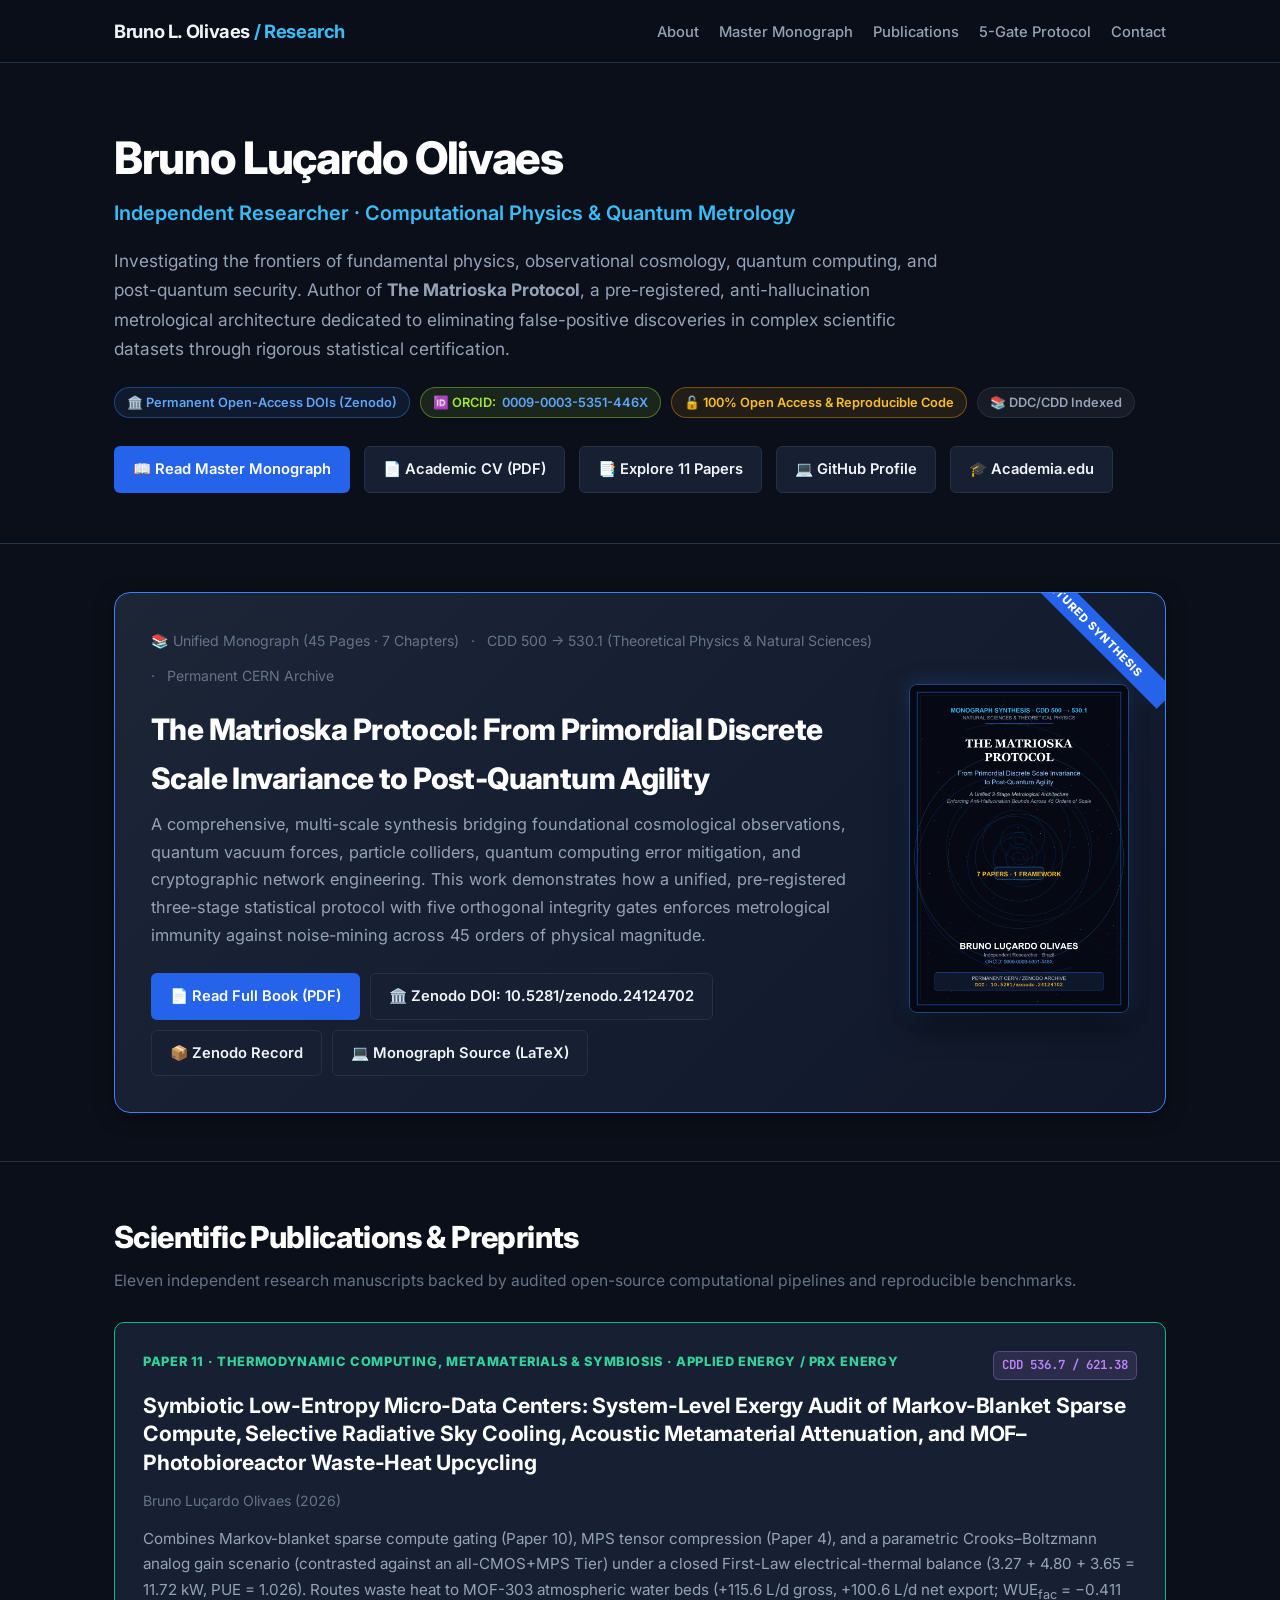
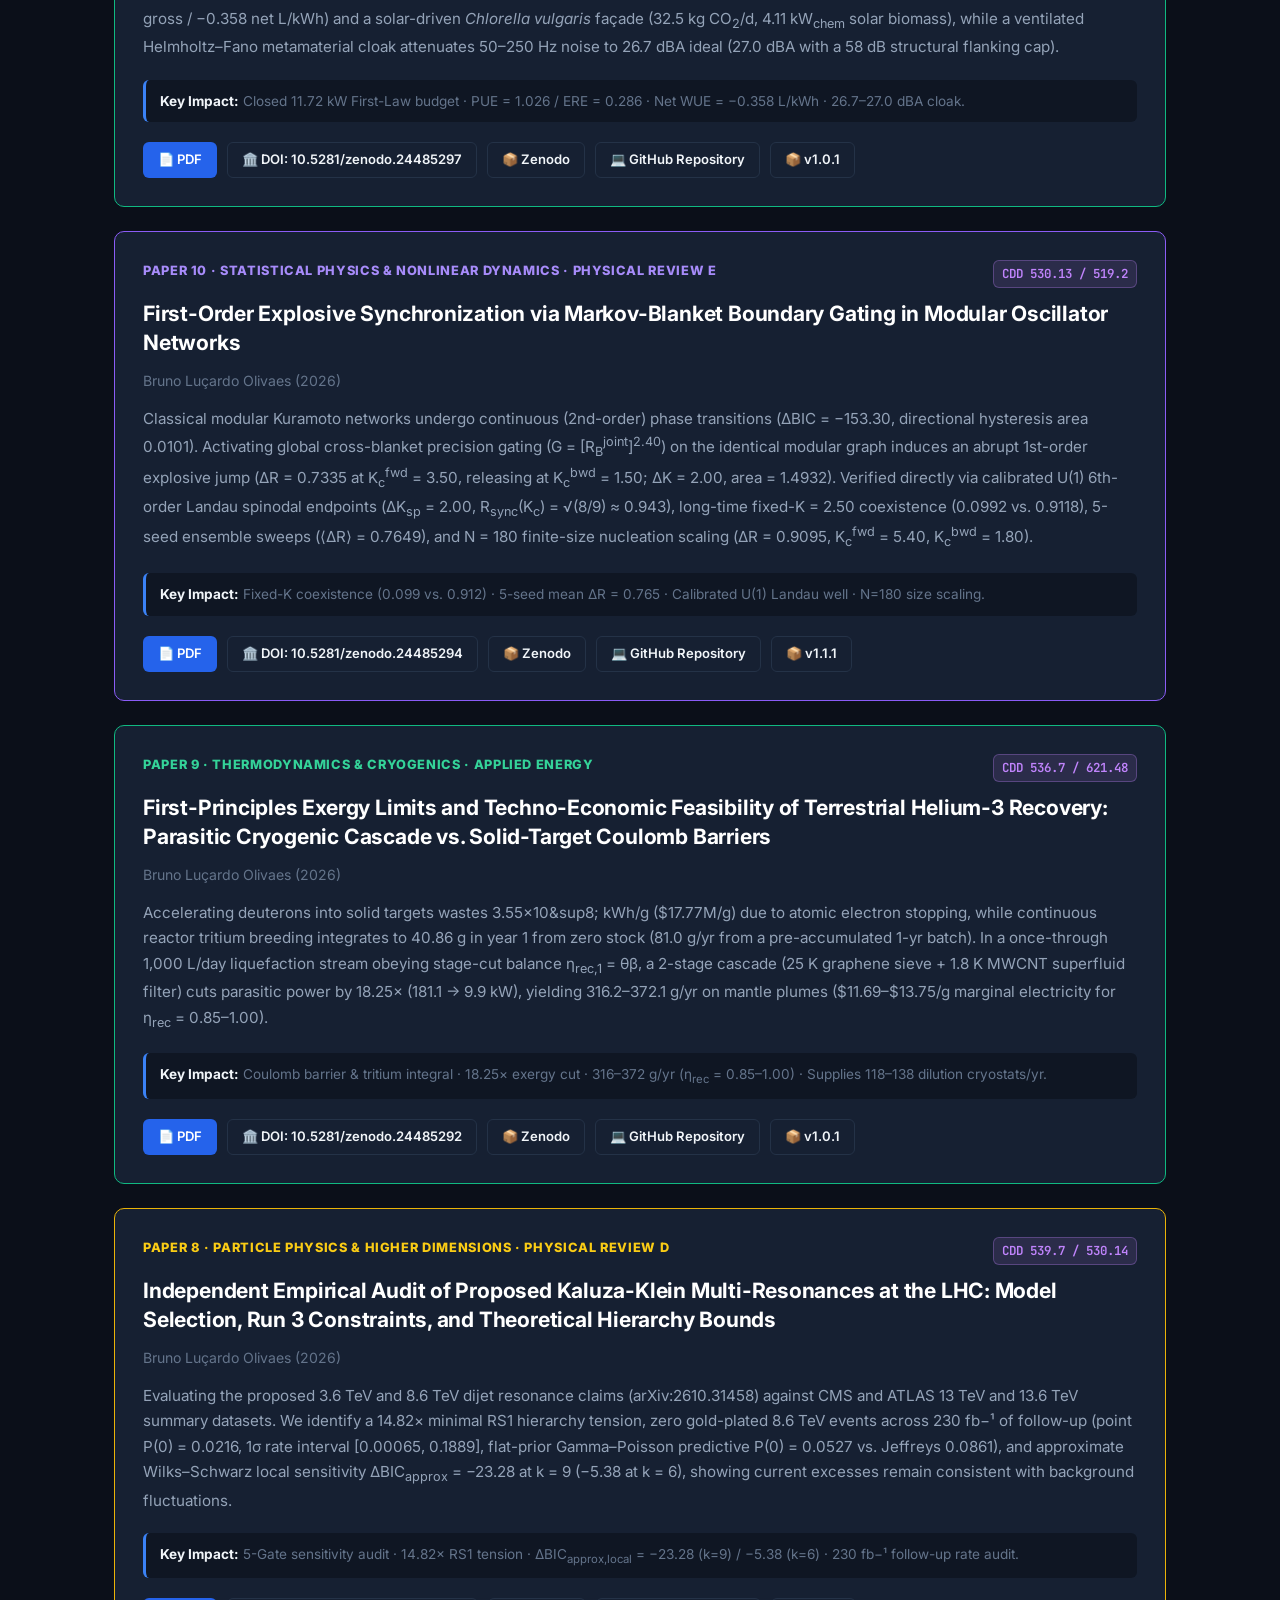
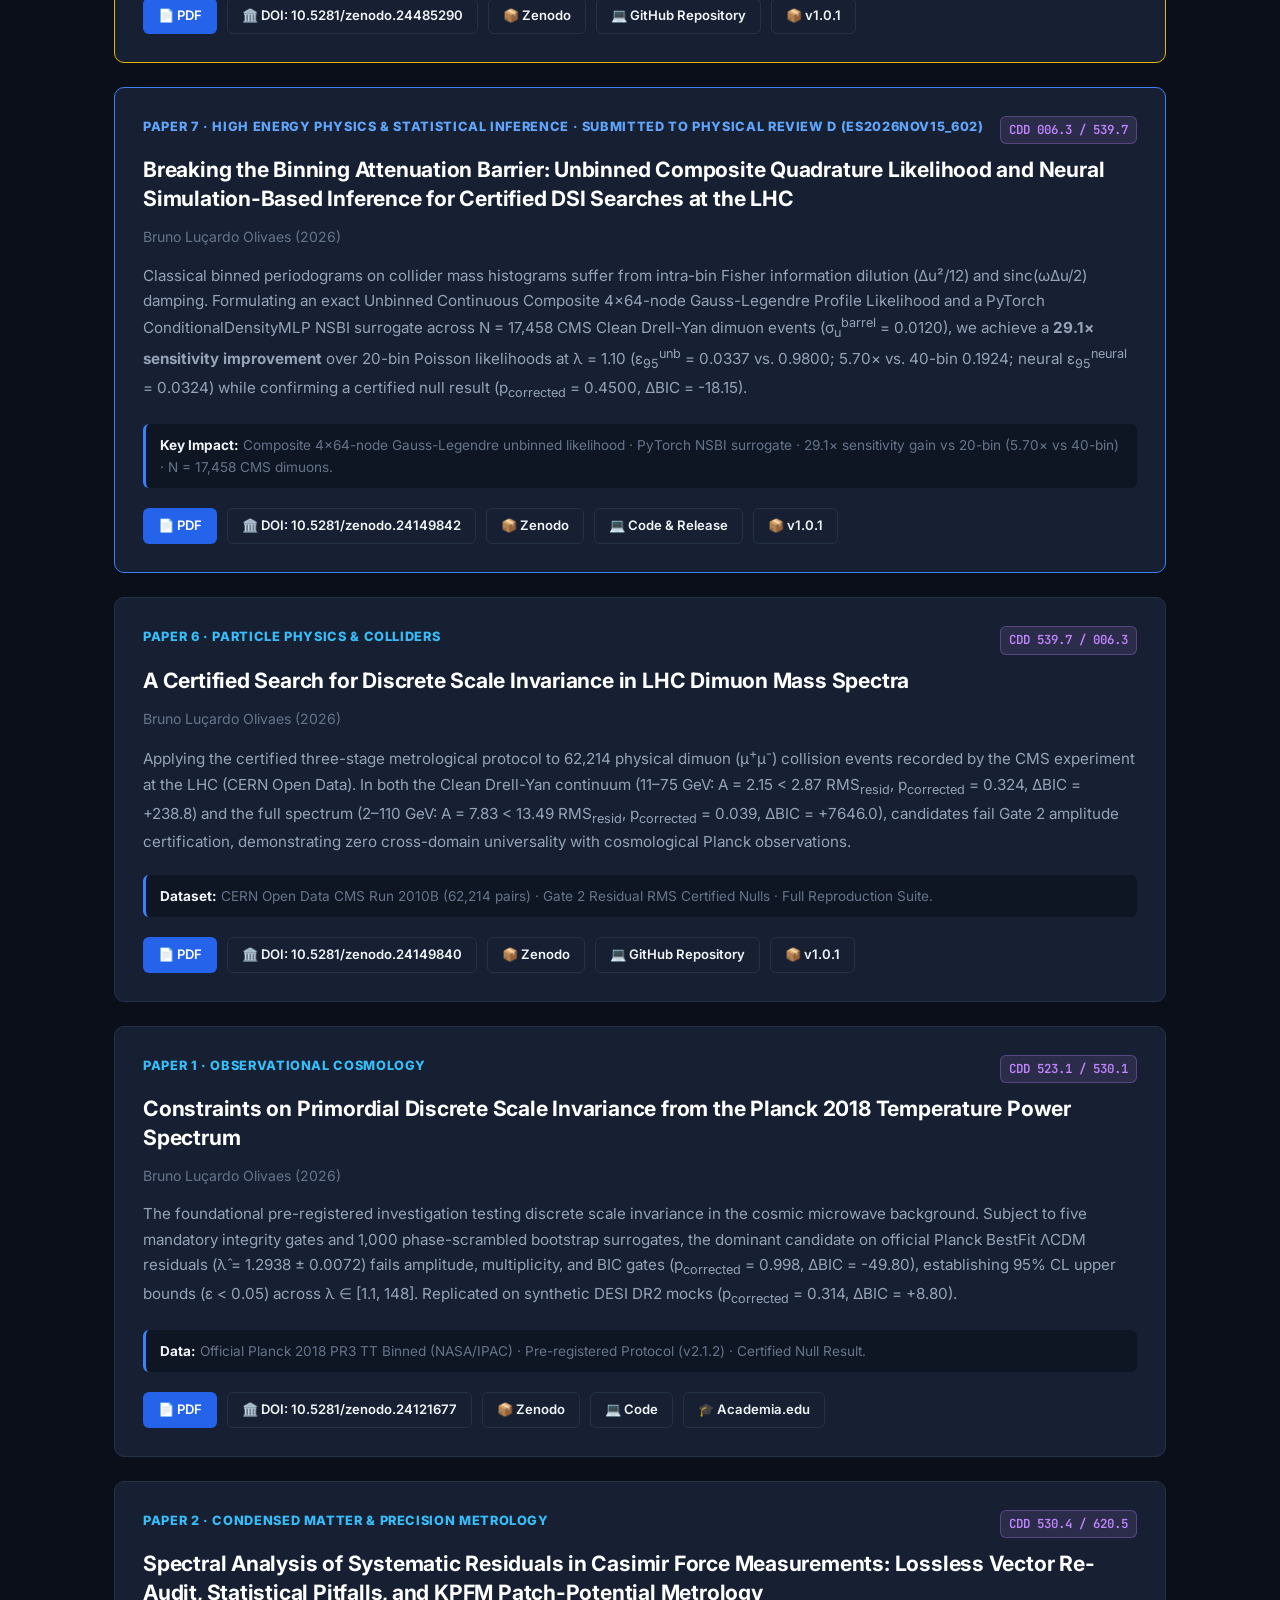
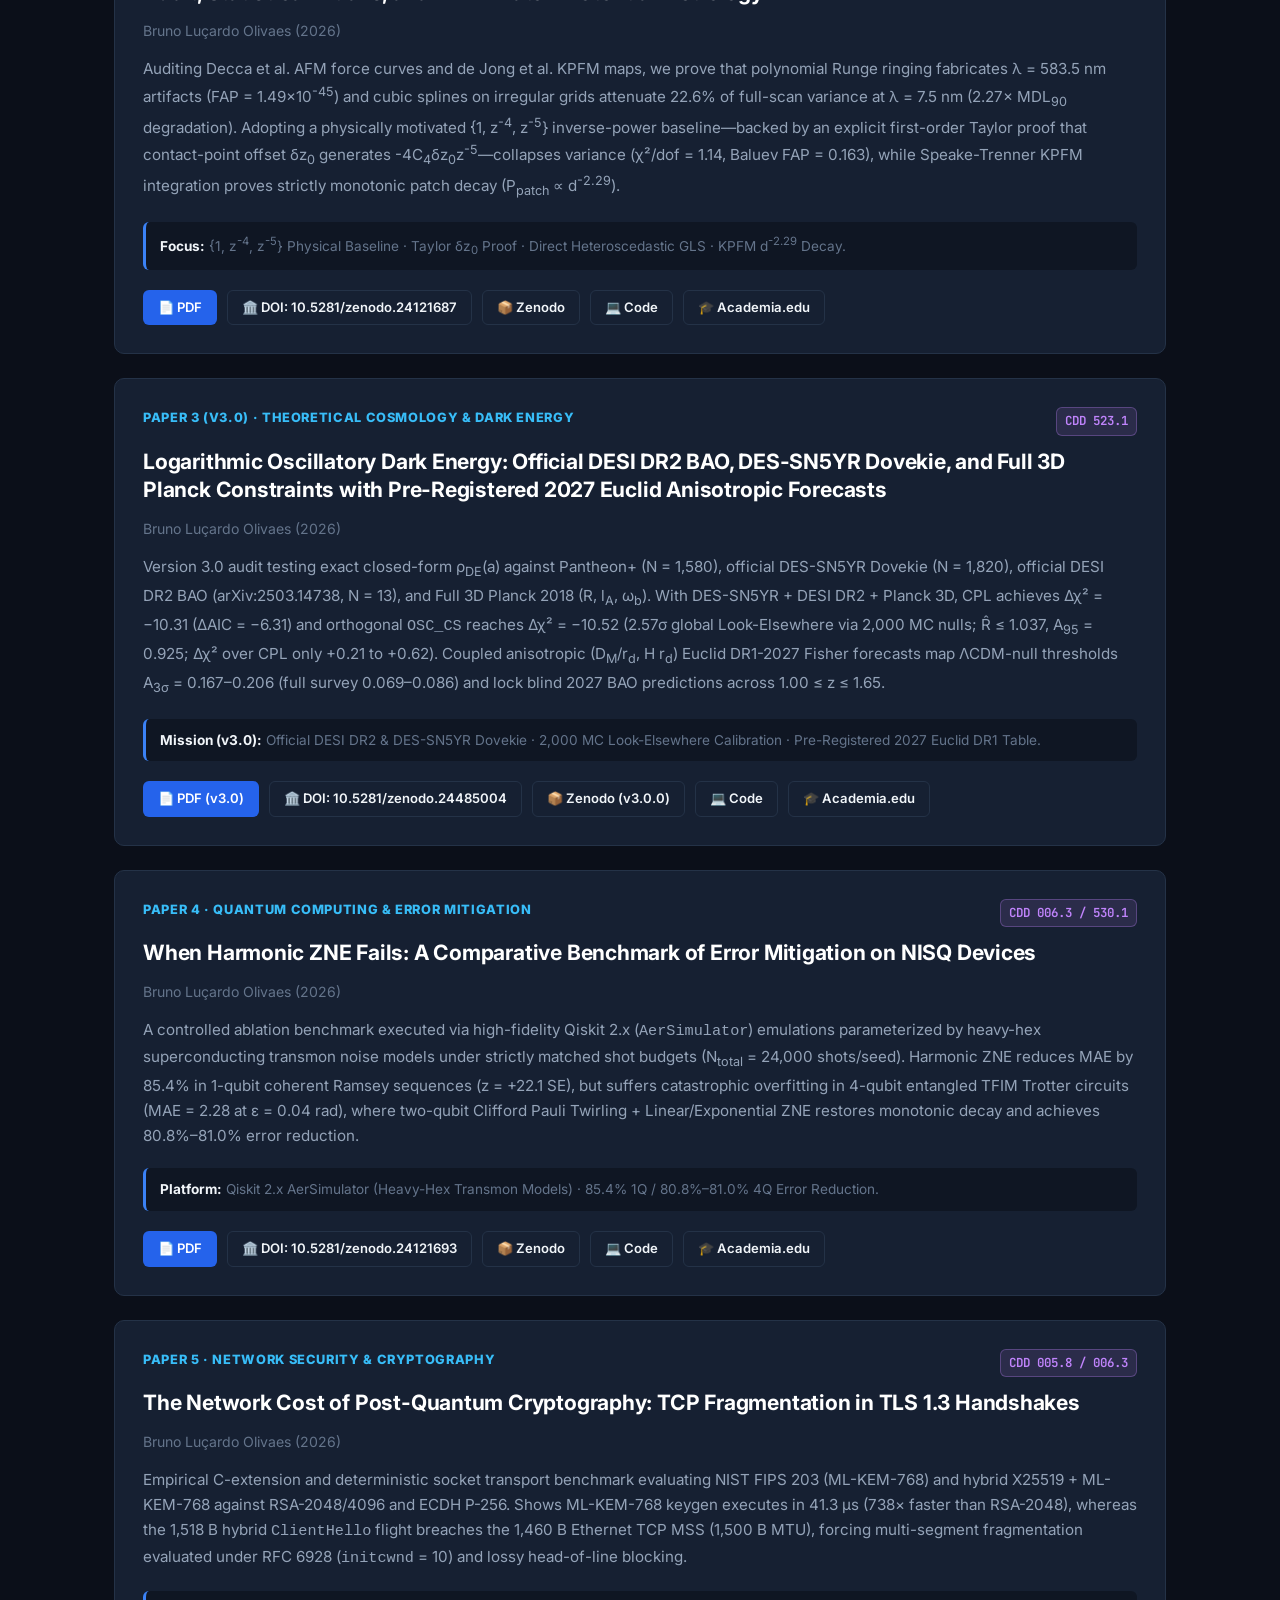
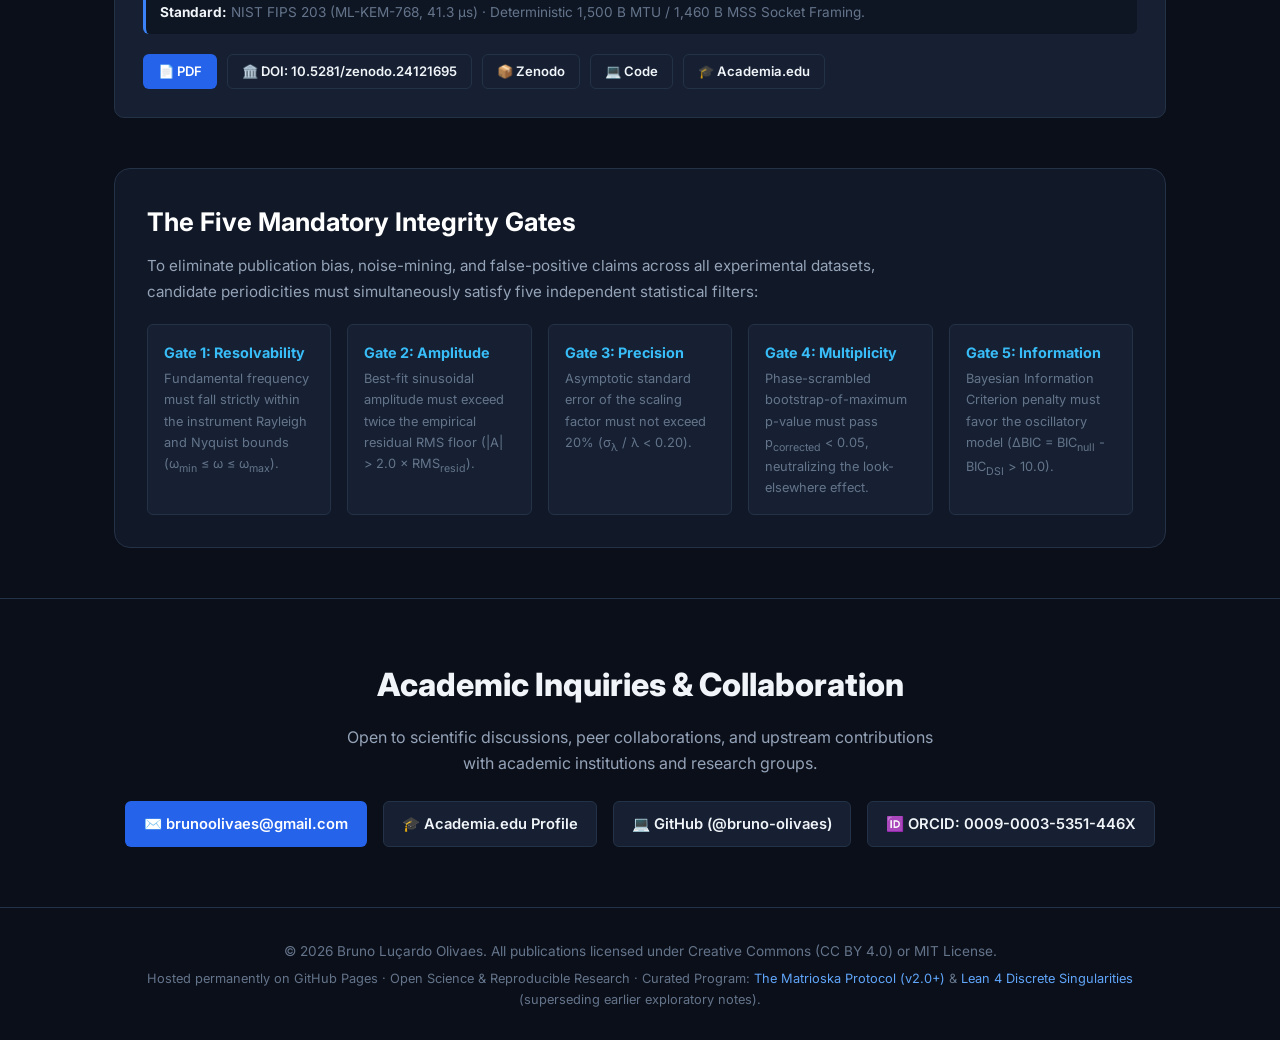
==== commit 942d1405: "chore: sync updated Papers 3, 8, 10, 11 PDFs and aligned summaries" ====
--- a/index.html
+++ b/index.html
@@ -347,7 +347,7 @@
             <h3 class="paper-title">Independent Empirical Audit of Proposed Kaluza-Klein Multi-Resonances at the LHC: Model Selection, Run 3 Constraints, and Theoretical Hierarchy Bounds</h3>
             <div class="paper-authors">Bruno Luçardo Olivaes (2026)</div>
             <p class="paper-summary">
-              Evaluating the proposed 3.6 TeV and 8.6 TeV dijet resonance claims (arXiv:2610.31458) against CMS and ATLAS 13 TeV and 13.6 TeV summary datasets. We identify a 14.82&times; minimal RS1 hierarchy tension, zero gold-plated 8.6 TeV events across 230 fb&minus;&sup1; of follow-up (point P(0) = 0.0216, 1&sigma; rate interval [0.00065, 0.1889], conjugate-marginalized P(0) = 0.0527), and approximate Wilks&ndash;Schwarz local sensitivity &Delta;BIC<sub>approx</sub> = &minus;23.28 at k = 9 (&minus;5.38 at k = 6), showing current excesses remain consistent with background fluctuations.
+              Evaluating the proposed 3.6 TeV and 8.6 TeV dijet resonance claims (arXiv:2610.31458) against CMS and ATLAS 13 TeV and 13.6 TeV summary datasets. We identify a 14.82&times; minimal RS1 hierarchy tension, zero gold-plated 8.6 TeV events across 230 fb&minus;&sup1; of follow-up (point P(0) = 0.0216, 1&sigma; rate interval [0.00065, 0.1889], flat-prior Gamma&ndash;Poisson predictive P(0) = 0.0527 vs. Jeffreys 0.0861), and approximate Wilks&ndash;Schwarz local sensitivity &Delta;BIC<sub>approx</sub> = &minus;23.28 at k = 9 (&minus;5.38 at k = 6), showing current excesses remain consistent with background fluctuations.
             </p>
             <div class="paper-metrics">
               <strong>Key Impact:</strong> 5-Gate sensitivity audit &middot; 14.82&times; RS1 tension &middot; &Delta;BIC<sub>approx,local</sub> = &minus;23.28 (k=9) / &minus;5.38 (k=6) &middot; 230 fb&minus;&sup1; follow-up rate audit.
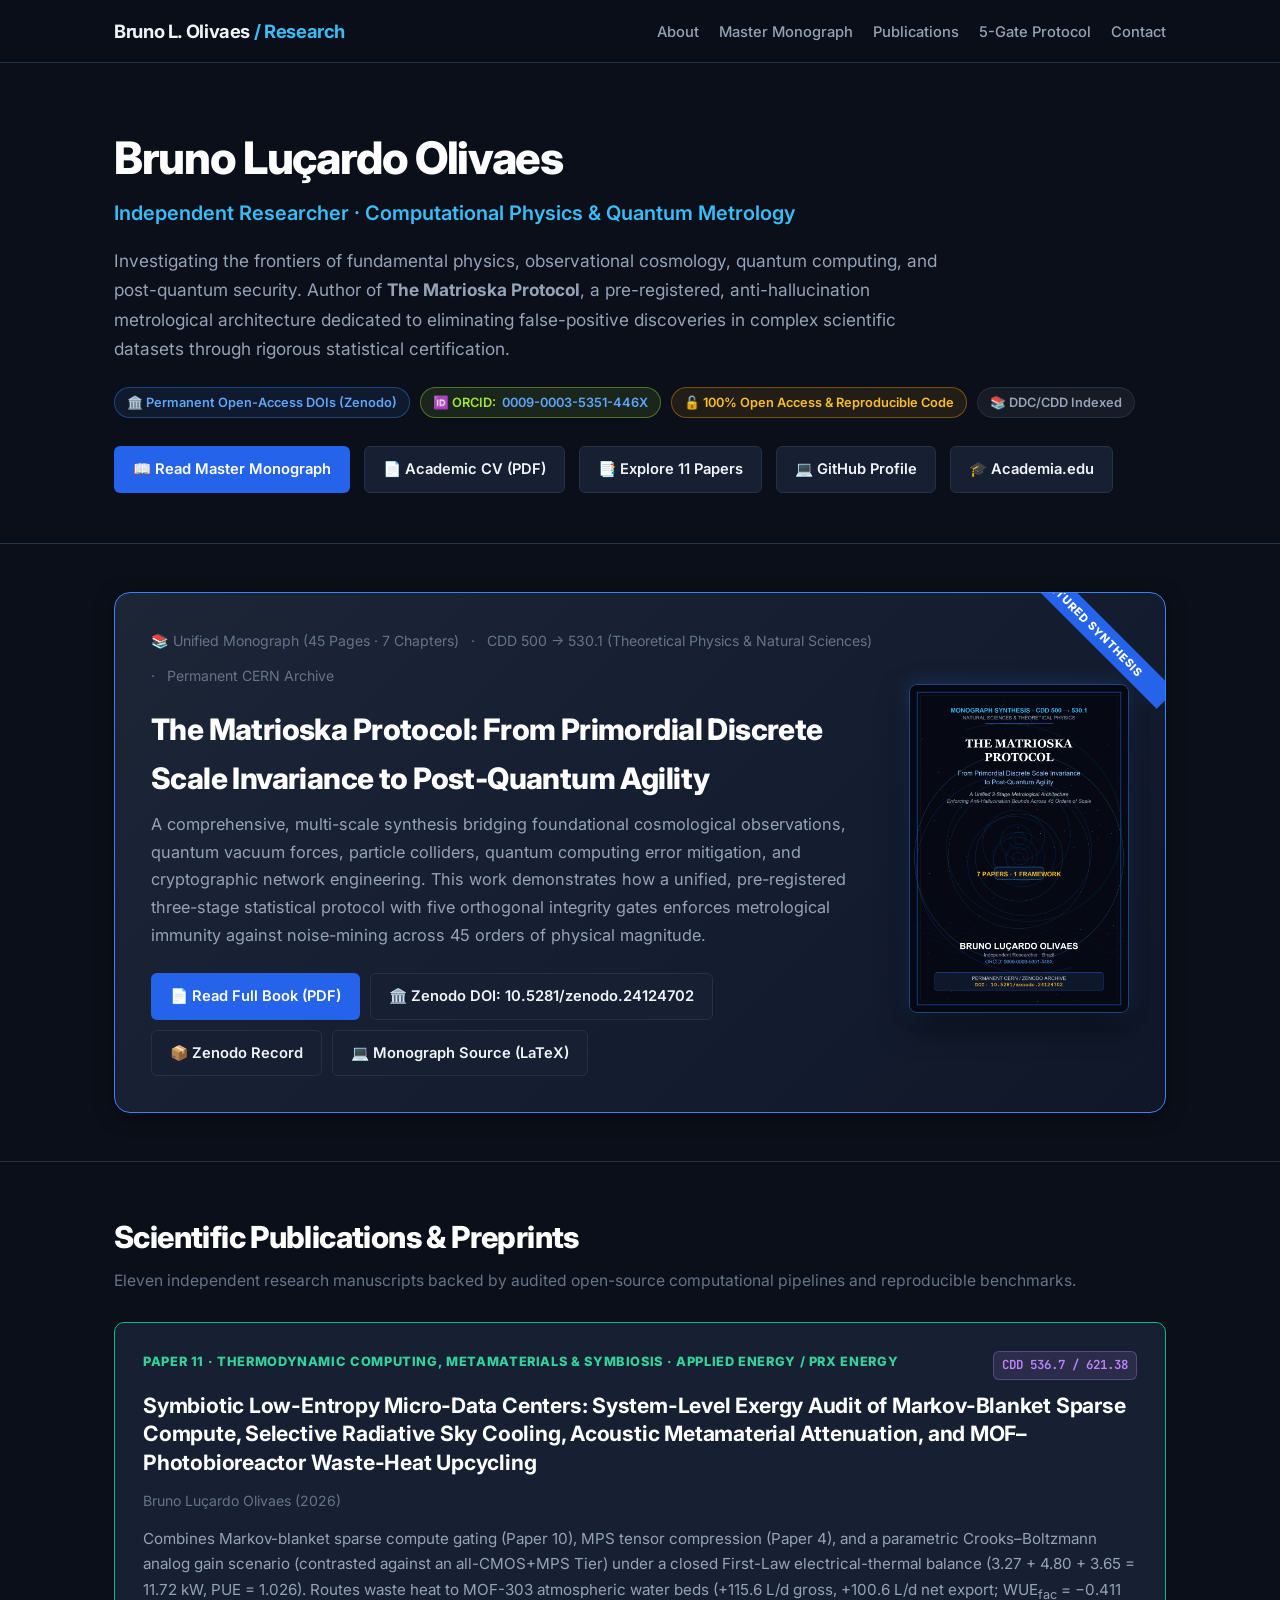
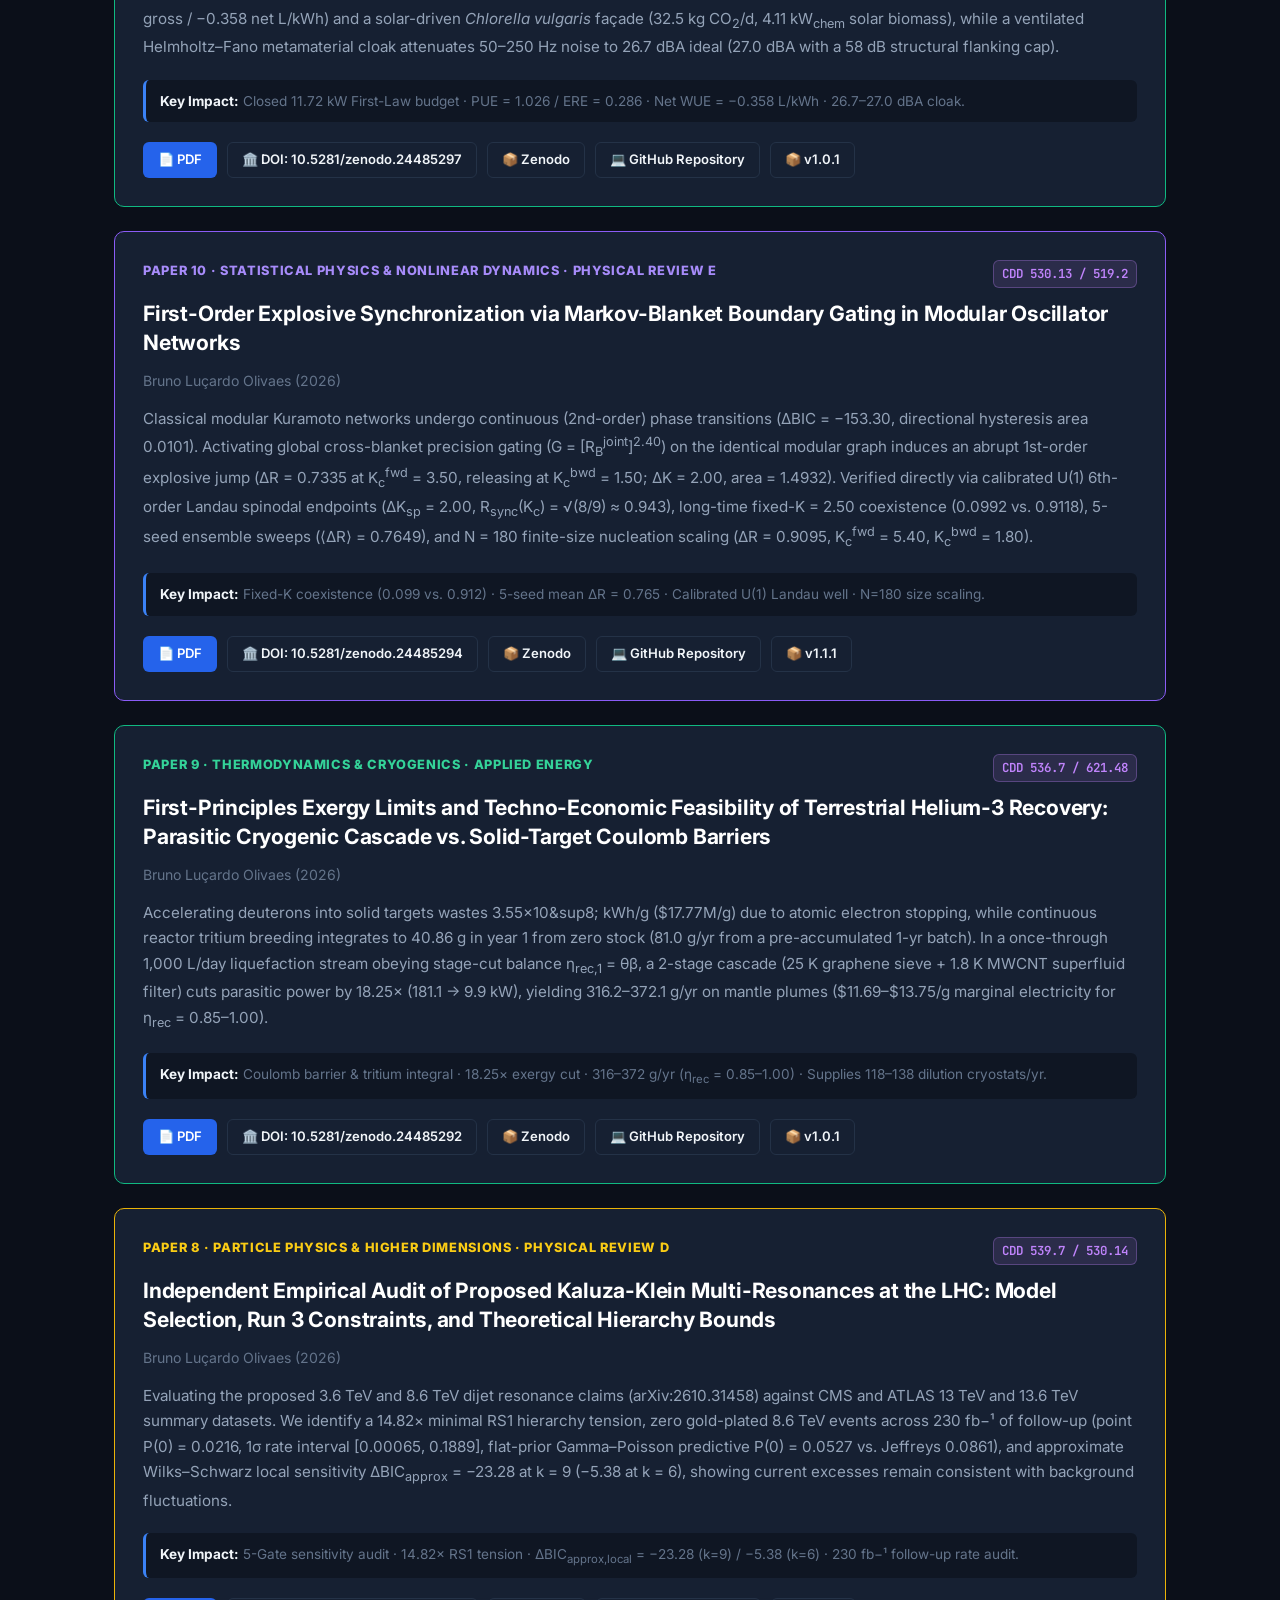
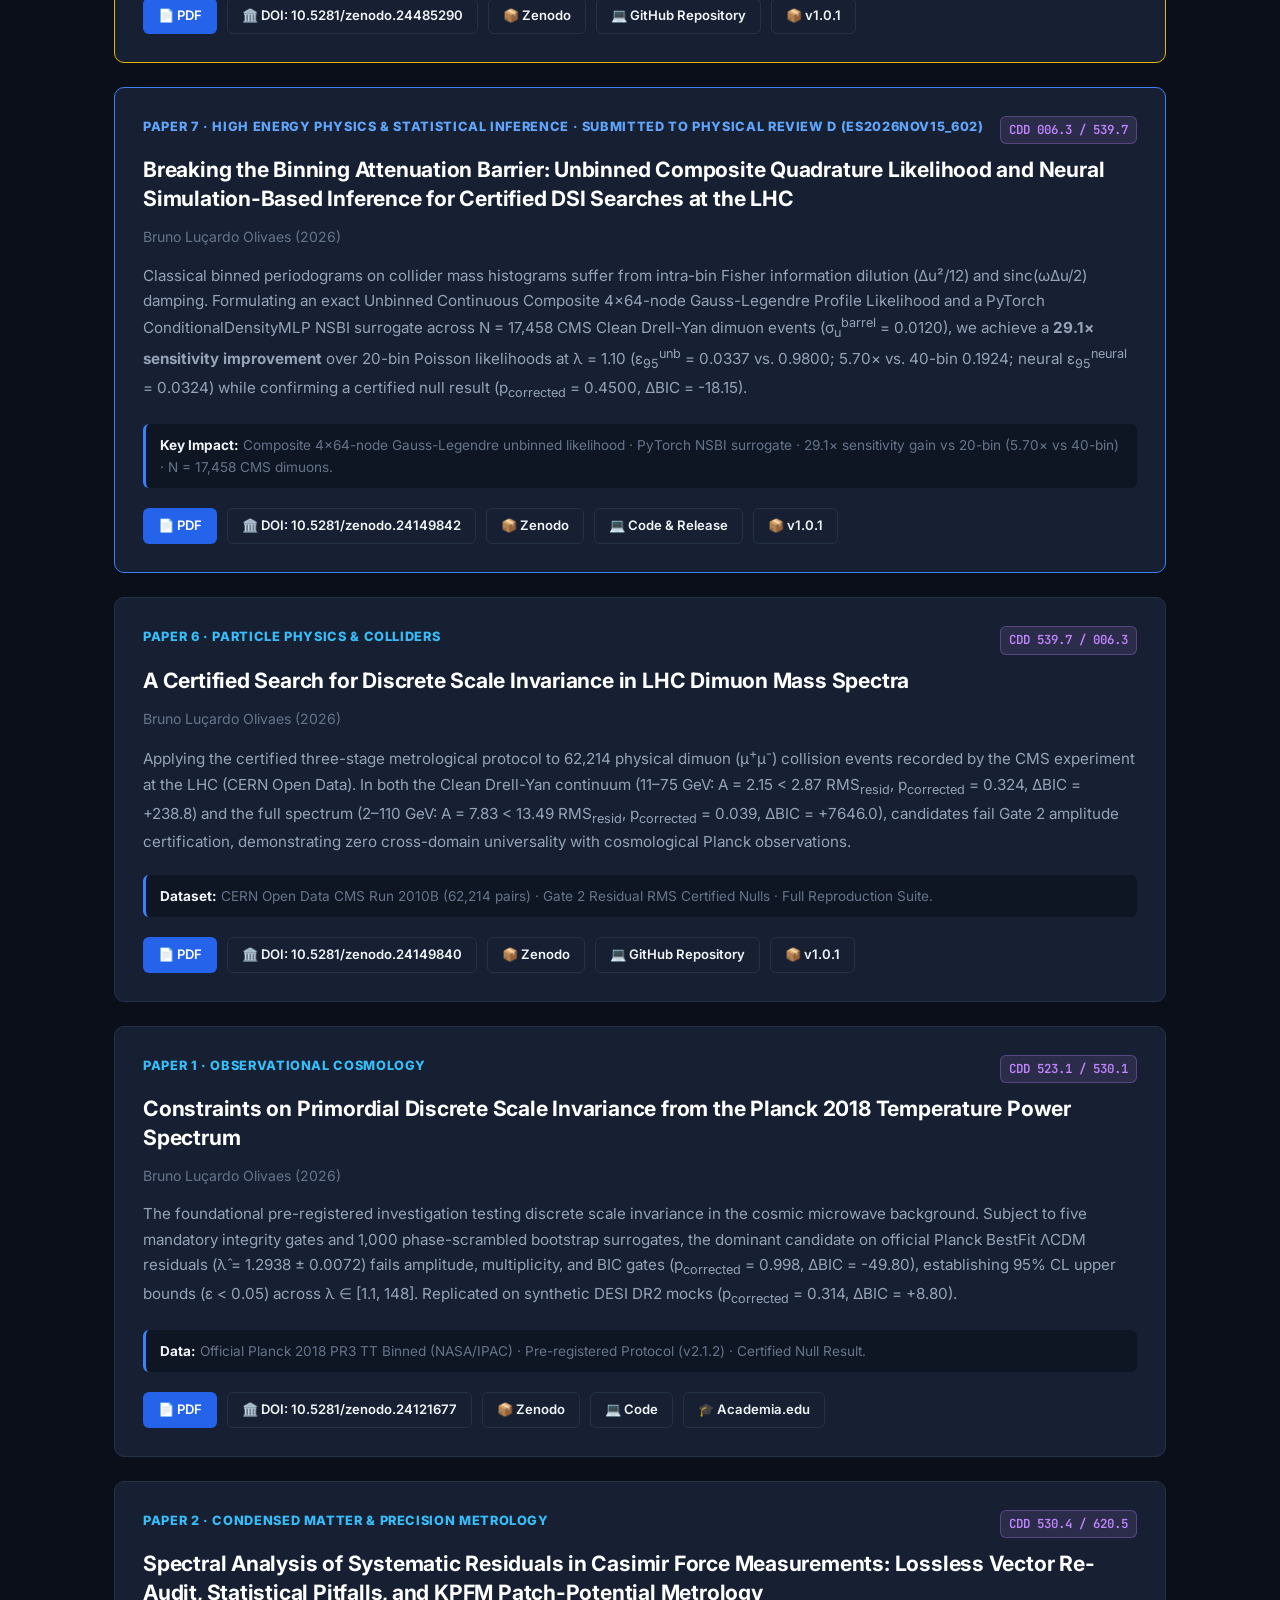
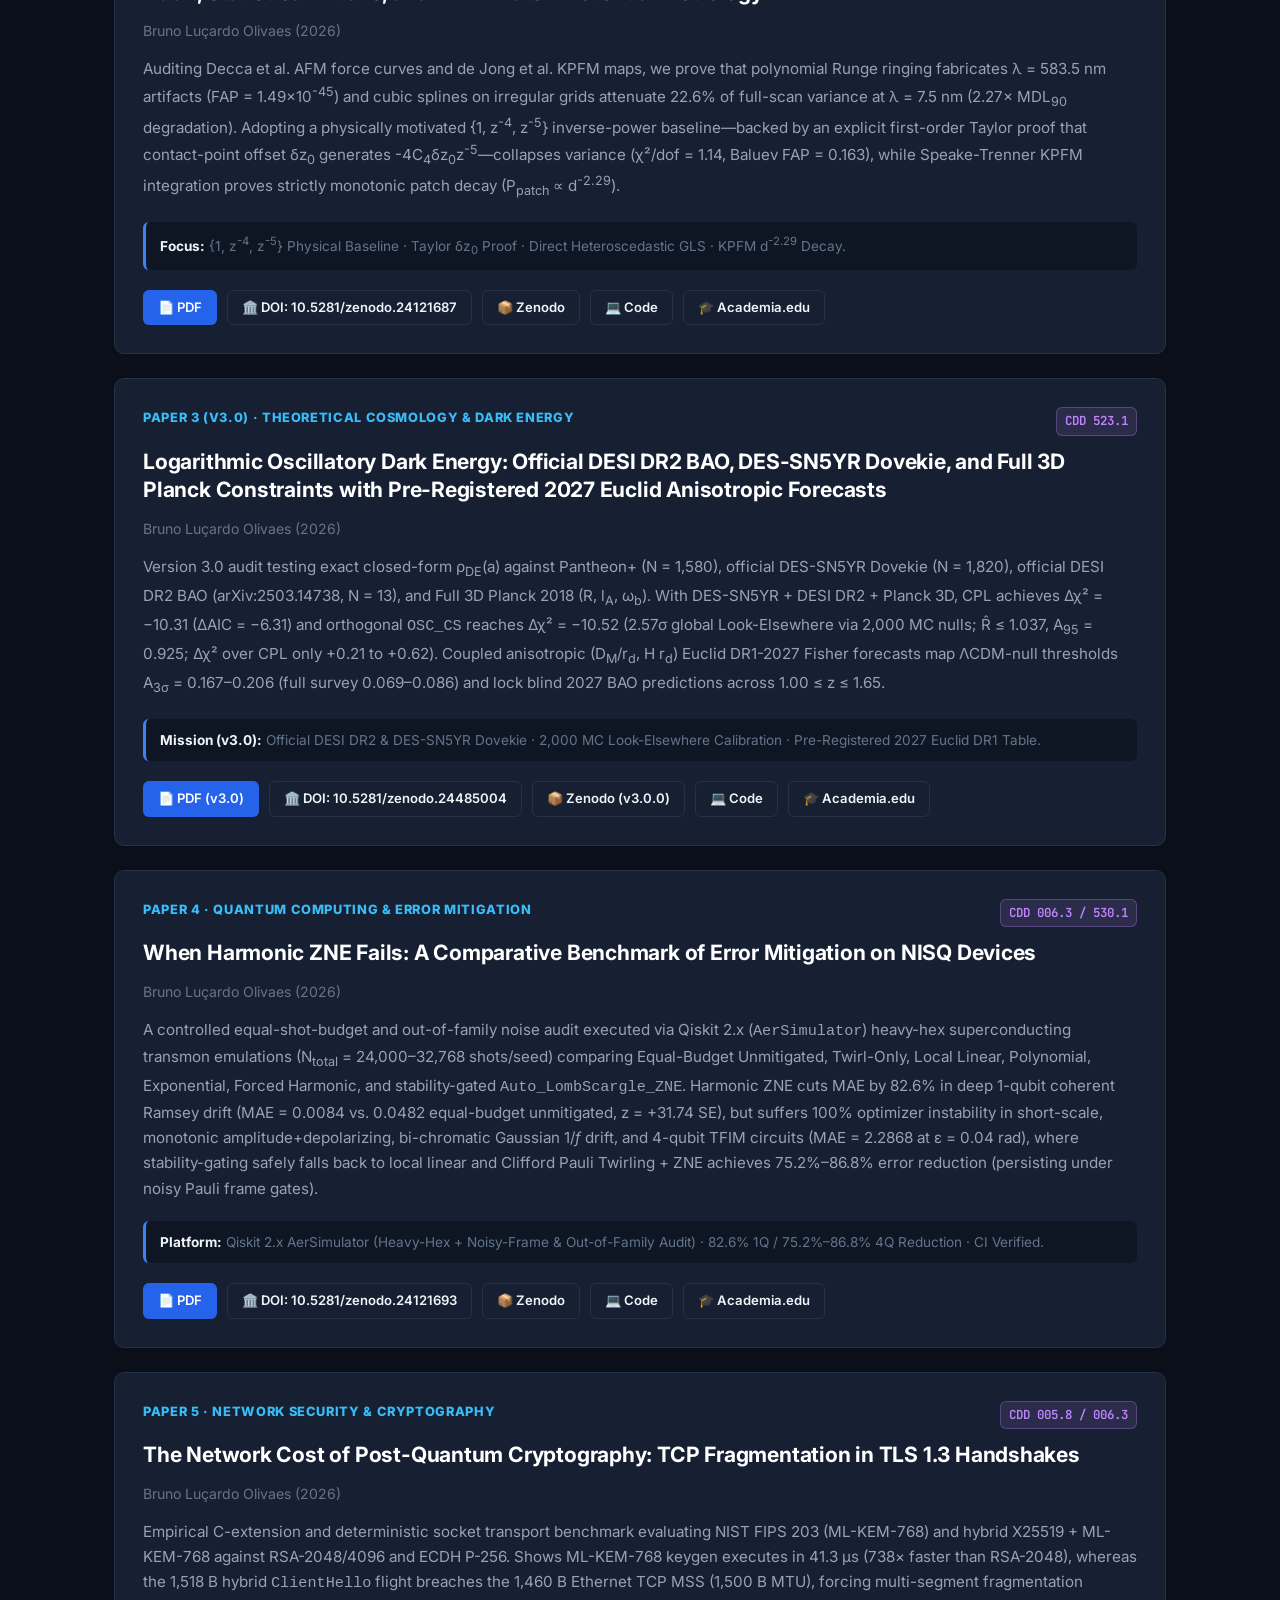
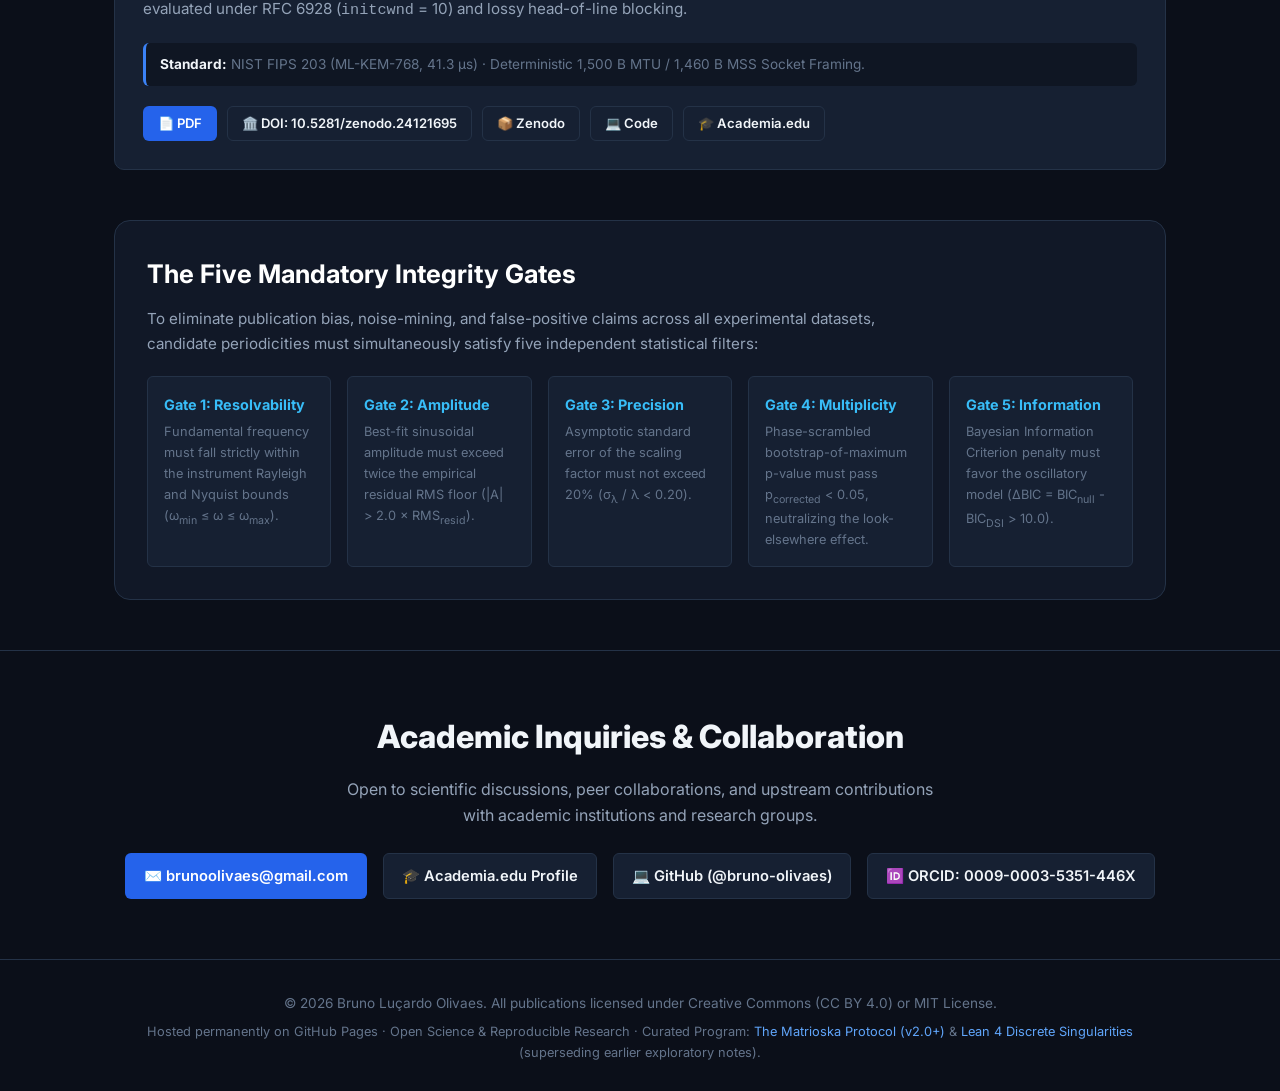
==== commit bfdb4621: "Paper 4 v3.0: equal-budget, out-of-family, and instability audit" ====
--- a/index.html
+++ b/index.html
@@ -497,10 +497,10 @@
             <h3 class="paper-title">When Harmonic ZNE Fails: A Comparative Benchmark of Error Mitigation on NISQ Devices</h3>
             <div class="paper-authors">Bruno Luçardo Olivaes (2026)</div>
             <p class="paper-summary">
-              A controlled ablation benchmark executed via high-fidelity Qiskit 2.x (<code>AerSimulator</code>) emulations parameterized by heavy-hex superconducting transmon noise models under strictly matched shot budgets (N<sub>total</sub> = 24,000 shots/seed). Harmonic ZNE reduces MAE by 85.4% in 1-qubit coherent Ramsey sequences (z = +22.1 SE), but suffers catastrophic overfitting in 4-qubit entangled TFIM Trotter circuits (MAE = 2.28 at &epsilon; = 0.04 rad), where two-qubit Clifford Pauli Twirling + Linear/Exponential ZNE restores monotonic decay and achieves 80.8%&ndash;81.0% error reduction.
-            </p>
-            <div class="paper-metrics">
-              <strong>Platform:</strong> Qiskit 2.x AerSimulator (Heavy-Hex Transmon Models) &middot; 85.4% 1Q / 80.8%&ndash;81.0% 4Q Error Reduction.
+              A controlled equal-shot-budget and out-of-family noise audit executed via Qiskit 2.x (<code>AerSimulator</code>) heavy-hex superconducting transmon emulations (N<sub>total</sub> = 24,000&ndash;32,768 shots/seed) comparing Equal-Budget Unmitigated, Twirl-Only, Local Linear, Polynomial, Exponential, Forced Harmonic, and stability-gated <code>Auto_LombScargle_ZNE</code>. Harmonic ZNE cuts MAE by 82.6% in deep 1-qubit coherent Ramsey drift (MAE = 0.0084 vs. 0.0482 equal-budget unmitigated, z = +31.74 SE), but suffers 100% optimizer instability in short-scale, monotonic amplitude+depolarizing, bi-chromatic Gaussian 1/<i>f</i> drift, and 4-qubit TFIM circuits (MAE = 2.2868 at &epsilon; = 0.04 rad), where stability-gating safely falls back to local linear and Clifford Pauli Twirling + ZNE achieves 75.2%&ndash;86.8% error reduction (persisting under noisy Pauli frame gates).
+            </p>
+            <div class="paper-metrics">
+              <strong>Platform:</strong> Qiskit 2.x AerSimulator (Heavy-Hex + Noisy-Frame &amp; Out-of-Family Audit) &middot; 82.6% 1Q / 75.2%&ndash;86.8% 4Q Reduction &middot; CI Verified.
             </div>
           </div>
           <div class="paper-actions">
